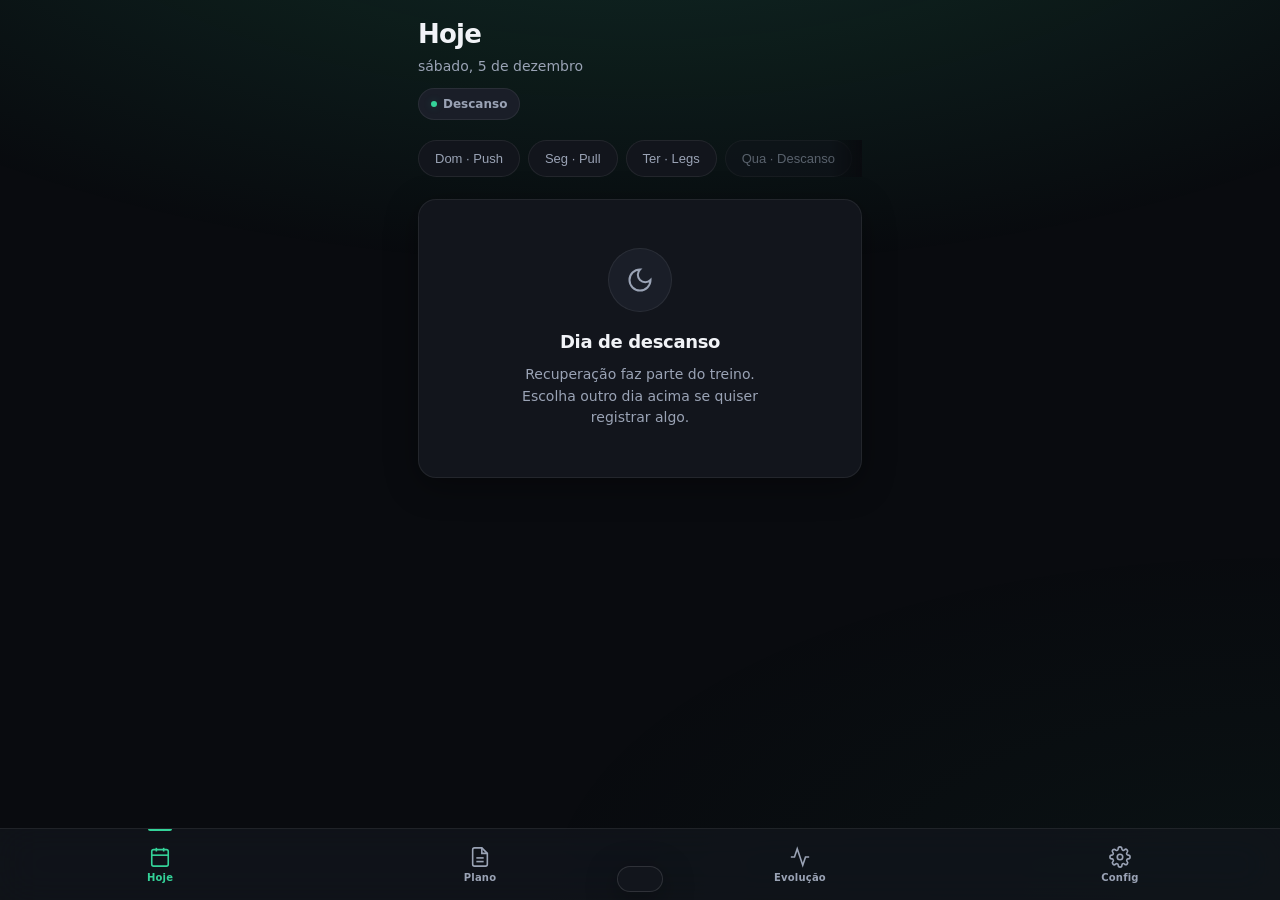
==== index.html @ 1408832d "feat: treino tracker PWA com plano PPL/UL e graficos de evolucao" ====
<!DOCTYPE html>
<html lang="pt-BR">
<head>
  <meta charset="UTF-8">
  <meta name="viewport" content="width=device-width, initial-scale=1.0, viewport-fit=cover">
  <meta name="theme-color" content="#090b0f">
  <meta name="mobile-web-app-capable" content="yes">
  <meta name="apple-mobile-web-app-capable" content="yes">
  <meta name="apple-mobile-web-app-status-bar-style" content="black-translucent">
  <title>Treino Tracker</title>
  <link rel="manifest" href="manifest.webmanifest">
  <link rel="icon" href="icons/icon-192.png">
  <link rel="apple-touch-icon" href="icons/icon-192.png">
  <link rel="preconnect" href="https://fonts.bunny.net">
  <link href="https://fonts.bunny.net/css?family=plus-jakarta-sans:400,500,600,700|jetbrains-mono:500" rel="stylesheet">
  <style>
    :root {
      --bg: #090b0f;
      --bg-elevated: #0e1117;
      --surface: #12151c;
      --surface2: #1a1e28;
      --surface3: #222733;
      --border: rgba(255,255,255,0.07);
      --border-strong: rgba(255,255,255,0.12);
      --text: #f1f3f7;
      --text-secondary: #9aa3b5;
      --accent: #34d399;
      --accent-dim: #059669;
      --accent-glow: rgba(52,211,153,0.18);
      --accent-text: #041510;
      --danger: #f87171;
      --danger-bg: rgba(248,113,113,0.1);
      --success: #34d399;
      --radius-sm: 8px;
      --radius: 14px;
      --radius-lg: 18px;
      --nav-h: 72px;
      --safe-t: env(safe-area-inset-top, 0px);
      --safe-b: env(safe-area-inset-bottom, 0px);
      --shadow: 0 8px 32px rgba(0,0,0,0.35);
      --font: 'Plus Jakarta Sans', system-ui, sans-serif;
      --mono: 'JetBrains Mono', ui-monospace, monospace;
      --ease: cubic-bezier(0.16, 1, 0.3, 1);
    }
    [data-theme="light"] {
      --bg: #f4f6fa;
      --bg-elevated: #eef1f6;
      --surface: #ffffff;
      --surface2: #f0f3f8;
      --surface3: #e4e9f2;
      --border: rgba(15,23,42,0.08);
      --border-strong: rgba(15,23,42,0.14);
      --text: #0f172a;
      --text-secondary: #64748b;
      --accent: #059669;
      --accent-dim: #047857;
      --accent-glow: rgba(5,150,105,0.12);
      --accent-text: #ffffff;
      --danger-bg: rgba(239,68,68,0.08);
      --shadow: 0 8px 32px rgba(15,23,42,0.08);
    }
    *, *::before, *::after { box-sizing: border-box; margin: 0; padding: 0; }
    html { -webkit-tap-highlight-color: transparent; }
    body {
      font-family: var(--font);
      background: var(--bg);
      color: var(--text);
      min-height: 100dvh;
      line-height: 1.55;
      -webkit-font-smoothing: antialiased;
    }
    body::before {
      content: '';
      position: fixed;
      inset: 0;
      background:
        radial-gradient(ellipse 80% 50% at 50% -20%, var(--accent-glow), transparent),
        radial-gradient(ellipse 60% 40% at 100% 100%, rgba(52,211,153,0.04), transparent);
      pointer-events: none;
      z-index: 0;
    }
    #app {
      position: relative;
      z-index: 1;
      max-width: 480px;
      margin: 0 auto;
      padding-top: var(--safe-t);
      padding-bottom: calc(var(--nav-h) + var(--safe-b) + 20px);
    }
    .screen {
      display: none;
      padding: 20px 18px;
      animation: fadeIn 0.35s var(--ease);
    }
    .screen.active { display: block; }
    @keyframes fadeIn {
      from { opacity: 0; transform: translateY(6px); }
      to { opacity: 1; transform: translateY(0); }
    }
    @media (prefers-reduced-motion: reduce) {
      .screen { animation: none; }
      *, *::before, *::after { transition-duration: 0.01ms !important; }
    }
    .page-header { margin-bottom: 20px; }
    .page-header h1 {
      font-size: 1.625rem;
      font-weight: 700;
      letter-spacing: -0.03em;
      line-height: 1.15;
      margin-bottom: 6px;
    }
    .subtitle {
      color: var(--text-secondary);
      font-size: 0.875rem;
      font-weight: 500;
    }
    .session-badge {
      display: inline-flex;
      align-items: center;
      gap: 6px;
      margin-top: 10px;
      padding: 6px 12px;
      background: var(--surface2);
      border: 1px solid var(--border);
      border-radius: 99px;
      font-size: 0.75rem;
      font-weight: 600;
      color: var(--text-secondary);
    }
    .session-badge .dot {
      width: 6px;
      height: 6px;
      border-radius: 50%;
      background: var(--accent);
      box-shadow: 0 0 8px var(--accent-glow);
    }
    .card {
      background: var(--surface);
      border: 1px solid var(--border);
      border-radius: var(--radius);
      padding: 16px;
      margin-bottom: 10px;
      box-shadow: var(--shadow);
      transition: border-color 0.2s var(--ease);
    }
    .card-header {
      display: flex;
      justify-content: space-between;
      align-items: flex-start;
      gap: 10px;
      margin-bottom: 12px;
    }
    .card-title {
      font-weight: 600;
      font-size: 0.9375rem;
      line-height: 1.35;
      flex: 1;
      letter-spacing: -0.01em;
    }
    .badge {
      font-size: 0.6875rem;
      font-weight: 600;
      padding: 4px 10px;
      border-radius: 99px;
      background: var(--surface2);
      color: var(--text-secondary);
      white-space: nowrap;
      font-family: var(--mono);
    }
    .badge.accent {
      background: var(--accent-glow);
      color: var(--accent);
      border: 1px solid rgba(52,211,153,0.2);
    }
    .last-session {
      display: flex;
      align-items: center;
      gap: 6px;
      font-size: 0.8125rem;
      color: var(--text-secondary);
      margin-bottom: 14px;
      padding: 8px 10px;
      background: var(--surface2);
      border-radius: var(--radius-sm);
    }
    .last-session svg { flex-shrink: 0; opacity: 0.6; }
    .sets-grid { display: flex; flex-direction: column; gap: 8px; }
    .set-row {
      display: grid;
      grid-template-columns: 36px 1fr 1fr;
      gap: 8px;
      align-items: end;
    }
    .set-row--bw { grid-template-columns: 36px 1fr; }
    .set-num {
      width: 36px;
      height: 36px;
      display: flex;
      align-items: center;
      justify-content: center;
      font-size: 0.8125rem;
      font-weight: 600;
      font-family: var(--mono);
      color: var(--text-secondary);
      background: var(--surface2);
      border: 1px solid var(--border);
      border-radius: var(--radius-sm);
    }
    .field label {
      font-size: 0.6875rem;
      font-weight: 600;
      color: var(--text-secondary);
      display: block;
      margin-bottom: 5px;
      text-transform: uppercase;
      letter-spacing: 0.04em;
    }
    input, select, textarea {
      font-family: var(--font);
      background: var(--surface2);
      border: 1px solid var(--border);
      border-radius: var(--radius-sm);
      color: var(--text);
      padding: 11px 12px;
      font-size: 1rem;
      width: 100%;
      transition: border-color 0.2s var(--ease), box-shadow 0.2s var(--ease);
    }
    input:focus, select:focus, textarea:focus {
      outline: none;
      border-color: var(--accent);
      box-shadow: 0 0 0 3px var(--accent-glow);
    }
    input[type="number"] { font-family: var(--mono); font-weight: 500; -moz-appearance: textfield; }
    input::-webkit-outer-spin-button,
    input::-webkit-inner-spin-button { -webkit-appearance: none; }
    select { cursor: pointer; }
    .btn {
      display: inline-flex;
      align-items: center;
      justify-content: center;
      gap: 8px;
      padding: 13px 20px;
      border: none;
      border-radius: var(--radius-sm);
      font-family: var(--font);
      font-size: 0.9375rem;
      font-weight: 600;
      cursor: pointer;
      transition: transform 0.15s var(--ease), opacity 0.15s, background 0.2s;
    }
    .btn:active { transform: scale(0.98); }
    .btn-primary {
      background: var(--accent);
      color: var(--accent-text);
      box-shadow: 0 4px 16px var(--accent-glow);
    }
    .btn-primary:active { box-shadow: 0 2px 8px var(--accent-glow); }
    .btn-secondary {
      background: var(--surface2);
      color: var(--text);
      border: 1px solid var(--border-strong);
    }
    .btn-danger { background: var(--danger-bg); color: var(--danger); border: 1px solid rgba(248,113,113,0.2); }
    .btn-sm { padding: 8px 14px; font-size: 0.8125rem; }
    .btn-block { width: 100%; }
    .btn-group { display: flex; gap: 10px; flex-wrap: wrap; margin-top: 14px; }
    .day-picker-wrap {
      position: relative;
      margin-bottom: 18px;
    }
    .day-picker-wrap::after {
      content: '';
      position: absolute;
      right: 0; top: 0; bottom: 4px;
      width: 32px;
      background: linear-gradient(to right, transparent, var(--bg));
      pointer-events: none;
    }
    .day-picker {
      display: flex;
      gap: 8px;
      overflow-x: auto;
      padding-bottom: 4px;
      scrollbar-width: none;
      -webkit-overflow-scrolling: touch;
    }
    .day-picker::-webkit-scrollbar { display: none; }
    .day-chip {
      flex-shrink: 0;
      padding: 10px 16px;
      border-radius: 99px;
      border: 1px solid var(--border);
      background: var(--surface);
      color: var(--text-secondary);
      font-size: 0.8125rem;
      font-weight: 500;
      cursor: pointer;
      white-space: nowrap;
      transition: all 0.2s var(--ease);
    }
    .day-chip:active { transform: scale(0.97); }
    .day-chip.active {
      background: var(--accent);
      color: var(--accent-text);
      border-color: var(--accent);
      font-weight: 700;
      box-shadow: 0 4px 16px var(--accent-glow);
    }
    .day-chip.rest { opacity: 0.55; }
    .rest-panel {
      text-align: center;
      padding: 48px 24px;
      background: var(--surface);
      border: 1px solid var(--border);
      border-radius: var(--radius-lg);
      box-shadow: var(--shadow);
    }
    .rest-icon {
      width: 64px;
      height: 64px;
      margin: 0 auto 16px;
      display: flex;
      align-items: center;
      justify-content: center;
      background: var(--surface2);
      border: 1px solid var(--border);
      border-radius: 50%;
      color: var(--text-secondary);
    }
    .rest-panel h2 {
      font-size: 1.125rem;
      font-weight: 700;
      margin-bottom: 8px;
      letter-spacing: -0.02em;
    }
    .rest-panel p { color: var(--text-secondary); font-size: 0.875rem; max-width: 28ch; margin: 0 auto; }
    nav {
      position: fixed;
      bottom: 0;
      left: 0;
      right: 0;
      height: calc(var(--nav-h) + var(--safe-b));
      padding-bottom: var(--safe-b);
      background: rgba(18,21,28,0.82);
      backdrop-filter: blur(20px) saturate(180%);
      -webkit-backdrop-filter: blur(20px) saturate(180%);
      border-top: 1px solid var(--border);
      display: flex;
      z-index: 100;
    }
    [data-theme="light"] nav { background: rgba(255,255,255,0.88); }
    @media (prefers-reduced-transparency: reduce) {
      nav { background: var(--surface); backdrop-filter: none; }
    }
    nav button {
      flex: 1;
      display: flex;
      flex-direction: column;
      align-items: center;
      justify-content: center;
      gap: 4px;
      background: none;
      border: none;
      color: var(--text-secondary);
      font-family: var(--font);
      font-size: 0.625rem;
      font-weight: 600;
      letter-spacing: 0.02em;
      cursor: pointer;
      padding: 10px 4px;
      transition: color 0.2s var(--ease);
      position: relative;
    }
    nav button.active { color: var(--accent); }
    nav button.active::before {
      content: '';
      position: absolute;
      top: 0;
      left: 50%;
      transform: translateX(-50%);
      width: 24px;
      height: 2px;
      background: var(--accent);
      border-radius: 0 0 2px 2px;
    }
    nav button svg { width: 22px; height: 22px; stroke-width: 1.75; }
    .plan-day {
      margin-bottom: 24px;
      background: var(--surface);
      border: 1px solid var(--border);
      border-radius: var(--radius);
      padding: 16px;
      box-shadow: var(--shadow);
    }
    .plan-day-title {
      font-weight: 700;
      font-size: 0.9375rem;
      margin-bottom: 4px;
      letter-spacing: -0.01em;
    }
    .plan-day-meta {
      font-size: 0.75rem;
      color: var(--text-secondary);
      margin-bottom: 12px;
      padding-bottom: 12px;
      border-bottom: 1px solid var(--border);
    }
    .exercise-item {
      display: flex;
      align-items: center;
      gap: 10px;
      padding: 12px 0;
      border-bottom: 1px solid var(--border);
    }
    .exercise-item:last-child { border-bottom: none; }
    .exercise-info { flex: 1; min-width: 0; }
    .exercise-name { font-size: 0.875rem; font-weight: 600; line-height: 1.35; }
    .exercise-meta { font-size: 0.75rem; color: var(--text-secondary); margin-top: 2px; font-family: var(--mono); }
    .exercise-actions { display: flex; gap: 4px; flex-shrink: 0; }
    .icon-btn {
      background: var(--surface2);
      border: 1px solid var(--border);
      border-radius: var(--radius-sm);
      color: var(--text-secondary);
      width: 34px;
      height: 34px;
      display: flex;
      align-items: center;
      justify-content: center;
      cursor: pointer;
      font-size: 0.875rem;
      transition: all 0.15s var(--ease);
    }
    .icon-btn:active:not(:disabled) { transform: scale(0.93); background: var(--surface3); }
    .icon-btn:disabled { opacity: 0.25; cursor: default; }
    .modal-overlay {
      display: none;
      position: fixed;
      inset: 0;
      background: rgba(0,0,0,0.65);
      backdrop-filter: blur(4px);
      z-index: 200;
      align-items: flex-end;
      justify-content: center;
    }
    .modal-overlay.open { display: flex; animation: overlayIn 0.25s var(--ease); }
    @keyframes overlayIn { from { opacity: 0; } to { opacity: 1; } }
    .modal {
      background: var(--surface);
      border-radius: var(--radius-lg) var(--radius-lg) 0 0;
      padding: 8px 20px 28px;
      width: 100%;
      max-width: 480px;
      max-height: 85dvh;
      overflow-y: auto;
      animation: slideUp 0.3s var(--ease);
    }
    @keyframes slideUp { from { transform: translateY(100%); } to { transform: translateY(0); } }
    .modal-handle {
      width: 36px;
      height: 4px;
      background: var(--border-strong);
      border-radius: 99px;
      margin: 0 auto 16px;
    }
    .modal h3 { font-size: 1.0625rem; font-weight: 700; margin-bottom: 18px; letter-spacing: -0.02em; }
    .form-group { margin-bottom: 16px; }
    .form-group > label {
      font-size: 0.75rem;
      font-weight: 600;
      color: var(--text-secondary);
      display: block;
      margin-bottom: 6px;
    }
    .alt-list { list-style: none; }
    .alt-list li {
      padding: 14px 16px;
      border: 1px solid var(--border);
      border-radius: var(--radius-sm);
      margin-bottom: 8px;
      cursor: pointer;
      font-size: 0.9375rem;
      font-weight: 500;
      transition: all 0.15s var(--ease);
    }
    .alt-list li:active { transform: scale(0.98); border-color: var(--accent); color: var(--accent); background: var(--accent-glow); }
    .chart-container {
      background: var(--surface);
      border: 1px solid var(--border);
      border-radius: var(--radius);
      padding: 16px;
      margin-bottom: 16px;
      box-shadow: var(--shadow);
    }
    .chart-tabs { display: flex; gap: 6px; margin-bottom: 14px; }
    .chart-tab {
      flex: 1;
      padding: 9px 6px;
      border: 1px solid var(--border);
      border-radius: var(--radius-sm);
      background: var(--surface2);
      color: var(--text-secondary);
      font-family: var(--font);
      font-size: 0.6875rem;
      font-weight: 600;
      cursor: pointer;
      text-align: center;
      transition: all 0.2s var(--ease);
    }
    .chart-tab.active {
      background: var(--accent);
      color: var(--accent-text);
      border-color: var(--accent);
    }
    .chart-svg { width: 100%; height: auto; display: block; }
    .stats-row {
      display: grid;
      grid-template-columns: 1fr 1fr;
      gap: 10px;
      margin-bottom: 16px;
    }
    .stat-box {
      background: var(--surface);
      border: 1px solid var(--border);
      border-radius: var(--radius);
      padding: 14px 12px;
      text-align: center;
    }
    .stat-value {
      font-size: 1.375rem;
      font-weight: 700;
      font-family: var(--mono);
      color: var(--accent);
      letter-spacing: -0.02em;
    }
    .stat-label { font-size: 0.6875rem; color: var(--text-secondary); margin-top: 4px; font-weight: 500; }
    .toast {
      position: fixed;
      bottom: calc(var(--nav-h) + var(--safe-b) + 16px);
      left: 50%;
      transform: translateX(-50%) translateY(80px);
      background: var(--surface);
      color: var(--text);
      padding: 12px 22px;
      border-radius: 99px;
      font-size: 0.875rem;
      font-weight: 600;
      border: 1px solid var(--border-strong);
      box-shadow: var(--shadow);
      z-index: 300;
      transition: transform 0.35s var(--ease);
      white-space: nowrap;
    }
    .toast.show { transform: translateX(-50%) translateY(0); }
    .empty-state {
      text-align: center;
      padding: 40px 20px;
      color: var(--text-secondary);
      font-size: 0.9375rem;
      background: var(--surface);
      border: 1px dashed var(--border-strong);
      border-radius: var(--radius);
    }
    .config-section {
      background: var(--surface);
      border: 1px solid var(--border);
      border-radius: var(--radius);
      padding: 4px 16px;
      margin-bottom: 12px;
      box-shadow: var(--shadow);
    }
    .config-section h3 {
      font-size: 0.6875rem;
      font-weight: 700;
      color: var(--text-secondary);
      text-transform: uppercase;
      letter-spacing: 0.08em;
      padding: 14px 0 4px;
    }
    .toggle-row {
      display: flex;
      justify-content: space-between;
      align-items: center;
      padding: 14px 0;
      border-bottom: 1px solid var(--border);
      font-size: 0.9375rem;
      font-weight: 500;
    }
    .config-section .toggle-row:last-child { border-bottom: none; }
    .config-section .btn-group { padding: 12px 0 16px; margin-top: 0; }
    .toggle {
      width: 50px;
      height: 30px;
      background: var(--surface2);
      border-radius: 99px;
      border: 1px solid var(--border);
      cursor: pointer;
      position: relative;
      transition: background 0.25s var(--ease);
      flex-shrink: 0;
    }
    .toggle.on { background: var(--accent); border-color: var(--accent); }
    .toggle::after {
      content: '';
      position: absolute;
      top: 3px;
      left: 3px;
      width: 22px;
      height: 22px;
      background: white;
      border-radius: 50%;
      box-shadow: 0 1px 4px rgba(0,0,0,0.2);
      transition: transform 0.25s var(--ease);
    }
    .toggle.on::after { transform: translateX(20px); }
    .about-text {
      font-size: 0.8125rem;
      color: var(--text-secondary);
      padding: 8px 0 16px;
      line-height: 1.6;
    }
    .saved-indicator {
      font-size: 0.8125rem;
      font-weight: 600;
      color: var(--success);
      text-align: center;
      margin-top: 10px;
      opacity: 0;
      transition: opacity 0.3s var(--ease);
    }
    .saved-indicator.show { opacity: 1; }
    .save-wrap { margin-top: 16px; }
  </style>
</head>
<body>
  <div id="app">
    <div id="screen-hoje" class="screen active"></div>
    <div id="screen-plano" class="screen"></div>
    <div id="screen-evolucao" class="screen"></div>
    <div id="screen-config" class="screen"></div>
  </div>

  <nav id="nav" aria-label="Navegação principal">
    <button data-tab="hoje" class="active" aria-label="Hoje">
      <svg viewBox="0 0 24 24" fill="none" stroke="currentColor" stroke-width="1.75"><rect x="3" y="4" width="18" height="18" rx="2"/><line x1="16" y1="2" x2="16" y2="6"/><line x1="8" y1="2" x2="8" y2="6"/><line x1="3" y1="10" x2="21" y2="10"/></svg>
      Hoje
    </button>
    <button data-tab="plano" aria-label="Plano">
      <svg viewBox="0 0 24 24" fill="none" stroke="currentColor" stroke-width="1.75"><path d="M14 2H6a2 2 0 0 0-2 2v16a2 2 0 0 0 2 2h12a2 2 0 0 0 2-2V8z"/><polyline points="14 2 14 8 20 8"/><line x1="16" y1="13" x2="8" y2="13"/><line x1="16" y1="17" x2="8" y2="17"/></svg>
      Plano
    </button>
    <button data-tab="evolucao" aria-label="Evolução">
      <svg viewBox="0 0 24 24" fill="none" stroke="currentColor" stroke-width="1.75"><polyline points="22 12 18 12 15 21 9 3 6 12 2 12"/></svg>
      Evolução
    </button>
    <button data-tab="config" aria-label="Configurações">
      <svg viewBox="0 0 24 24" fill="none" stroke="currentColor" stroke-width="1.75"><circle cx="12" cy="12" r="3"/><path d="M19.4 15a1.65 1.65 0 0 0 .33 1.82l.06.06a2 2 0 0 1-2.83 2.83l-.06-.06a1.65 1.65 0 0 0-1.82-.33 1.65 1.65 0 0 0-1 1.51V21a2 2 0 0 1-4 0v-.09A1.65 1.65 0 0 0 9 19.4a1.65 1.65 0 0 0-1.82.33l-.06.06a2 2 0 0 1-2.83-2.83l.06-.06A1.65 1.65 0 0 0 4.68 15a1.65 1.65 0 0 0-1.51-1H3a2 2 0 0 1 0-4h.09A1.65 1.65 0 0 0 4.6 9a1.65 1.65 0 0 0-.33-1.82l-.06-.06a2 2 0 0 1 2.83-2.83l.06.06A1.65 1.65 0 0 0 9 4.68a1.65 1.65 0 0 0 1-1.51V3a2 2 0 0 1 4 0v.09a1.65 1.65 0 0 0 1 1.51 1.65 1.65 0 0 0 1.82-.33l.06-.06a2 2 0 0 1 2.83 2.83l-.06.06A1.65 1.65 0 0 0 19.4 9a1.65 1.65 0 0 0 1.51 1H21a2 2 0 0 1 0 4h-.09a1.65 1.65 0 0 0-1.51 1z"/></svg>
      Config
    </button>
  </nav>

  <div id="modal-overlay" class="modal-overlay">
    <div class="modal" id="modal-content"></div>
  </div>
  <div id="toast" class="toast"></div>
  <input type="file" id="import-file" accept=".json,application/json" hidden>

<script>
const ICON_HISTORY = '<svg width="14" height="14" viewBox="0 0 24 24" fill="none" stroke="currentColor" stroke-width="2"><circle cx="12" cy="12" r="10"/><polyline points="12 6 12 12 16 14"/></svg>';
const ICON_REST = '<svg width="28" height="28" viewBox="0 0 24 24" fill="none" stroke="currentColor" stroke-width="1.75"><path d="M12 3a6 6 0 0 0 9 9 9 9 0 1 1-9-9Z"/></svg>';

function pageHeader(title, subtitle, badge) {
  let html = '<div class="page-header"><h1>' + title + '</h1>';
  if (subtitle) html += '<p class="subtitle">' + subtitle + '</p>';
  if (badge) html += '<div class="session-badge"><span class="dot"></span>' + badge + '</div>';
  return html + '</div>';
}

const KEYS = { plan: 'tt_plan_v1', logs: 'tt_logs_v1', cfg: 'tt_cfg_v1' };

const WEEKDAYS = ['Dom', 'Seg', 'Ter', 'Qua', 'Qui', 'Sex', 'Sáb'];
const REST_DAYS = [3, 6];

const DEFAULT_PLAN = {
  days: [
    {
      id: 'push', name: 'Push (Empurrar)', weekday: 0,
      exercises: [
        { id: 'incline-db-press', name: 'Supino inclinado com halteres', sets: 4, reps: '8-12', alternatives: ['Supino inclinado barra', 'Supino inclinado máquina', 'Supino inclinado Smith'] },
        { id: 'flat-press', name: 'Supino reto na máquina ou halteres', sets: 3, reps: '8-12', alternatives: ['Supino reto barra', 'Crossover na polia', 'Voador / Peck deck'] },
        { id: 'shoulder-press', name: 'Desenvolvimento de ombro', sets: 3, reps: '8-12', alternatives: ['Desenvolvimento militar barra', 'Desenvolvimento Arnold', 'Desenvolvimento Smith'] },
        { id: 'lat-raise', name: 'Elevação lateral', sets: 4, reps: '12-15', alternatives: ['Elevação lateral polia', 'Elevação lateral máquina', 'Elevação lateral inclinado'] },
        { id: 'cable-fly', name: 'Crossover ou crucifixo na polia', sets: 3, reps: '12-15', alternatives: ['Peck deck / Voador', 'Crucifixo halteres', 'Crossover máquina'] },
        { id: 'tricep-pushdown', name: 'Tríceps na polia', sets: 3, reps: '10-15', alternatives: ['Tríceps testa', 'Tríceps francês', 'Mergulho / Máquina mergulho'] }
      ]
    },
    {
      id: 'pull', name: 'Pull (Puxar)', weekday: 1,
      exercises: [
        { id: 'lat-pulldown', name: 'Puxada alta pegada aberta', sets: 4, reps: '8-12', alternatives: ['Barra fixa', 'Puxada Hammer', 'Puxada pegada neutra'] },
        { id: 'barbell-row', name: 'Remada curvada ou remada na máquina', sets: 4, reps: '8-12', alternatives: ['Remada cavalinho (T-bar)', 'Remada baixa polia', 'Remada serrote halter'] },
        { id: 'neutral-row', name: 'Remada baixa pegada neutra', sets: 3, reps: '10-12', alternatives: ['Remada máquina sentado', 'Remada unilateral polia', 'Pullover na polia'] },
        { id: 'face-pull', name: 'Crucifixo inverso / Face pull', sets: 3, reps: '15-20', alternatives: ['Reverse peck deck', 'Face pull corda', 'Crucifixo inverso halteres'] },
        { id: 'barbell-curl', name: 'Rosca direta', sets: 3, reps: '8-12', alternatives: ['Rosca halteres', 'Rosca polia', 'Rosca Scott'] },
        { id: 'hammer-curl', name: 'Rosca martelo', sets: 3, reps: '10-12', alternatives: ['Rosca martelo corda', 'Rosca inversa', 'Rosca concentrada'] }
      ]
    },
    {
      id: 'legs', name: 'Legs (Pernas)', weekday: 2,
      exercises: [
        { id: 'squat', name: 'Agachamento livre ou Smith', sets: 4, reps: '6-10', alternatives: ['Hack squat', 'Leg press 45°', 'Agachamento goblet'] },
        { id: 'leg-press', name: 'Leg press', sets: 3, reps: '10-12', alternatives: ['Hack squat', 'Agachamento búlgaro', 'Leg press unilateral'] },
        { id: 'leg-extension', name: 'Cadeira extensora', sets: 3, reps: '12-15', alternatives: ['Extensora unilateral', 'Sissy squat', 'Hack squat pés baixos'] },
        { id: 'leg-curl', name: 'Mesa flexora deitado', sets: 3, reps: '10-12', alternatives: ['Cadeira flexora sentado', 'Flexora em pé', 'Stiff halteres'] },
        { id: 'rdl', name: 'Stiff / Terra romeno', sets: 3, reps: '8-12', alternatives: ['Mesa flexora', 'Hip thrust', 'Good morning'] },
        { id: 'calf-standing', name: 'Panturrilha em pé', sets: 4, reps: '12-20', alternatives: ['Panturrilha leg press', 'Panturrilha sentado', 'Panturrilha Smith'] }
      ]
    },
    {
      id: 'upper', name: 'Upper (Superior)', weekday: 4,
      exercises: [
        { id: 'upper-flat-press', name: 'Supino reto', sets: 3, reps: '8-12', alternatives: ['Supino máquina', 'Supino halteres', 'Crossover'] },
        { id: 'upper-row', name: 'Remada na máquina ou polia', sets: 3, reps: '8-12', alternatives: ['Remada cavalinho', 'Remada baixa', 'Remada Hammer'] },
        { id: 'upper-pulldown', name: 'Puxada alta', sets: 3, reps: '8-12', alternatives: ['Barra fixa', 'Puxada neutra', 'Pullover polia'] },
        { id: 'upper-shoulder-press', name: 'Desenvolvimento de ombro', sets: 3, reps: '8-12', alternatives: ['Desenvolvimento máquina', 'Arnold', 'Militar barra'] },
        { id: 'upper-lat-raise', name: 'Elevação lateral', sets: 3, reps: '12-20', alternatives: ['Elevação polia', 'Elevação máquina', 'Elevação inclinado'] },
        { id: 'alt-curl', name: 'Rosca alternada', sets: 3, reps: '10-12', alternatives: ['Rosca direta', 'Rosca Scott', 'Rosca polia'] },
        { id: 'upper-tricep', name: 'Tríceps na polia', sets: 3, reps: '10-12', alternatives: ['Tríceps testa', 'Tríceps francês', 'Mergulho'] }
      ]
    },
    {
      id: 'lower', name: 'Lower (Inferior)', weekday: 5,
      exercises: [
        { id: 'hack-squat', name: 'Hack squat ou Leg press', sets: 4, reps: '8-12', alternatives: ['Agachamento Smith', 'Leg press', 'Agachamento búlgaro'] },
        { id: 'lower-rdl', name: 'Stiff / Terra romeno', sets: 3, reps: '8-12', alternatives: ['Mesa flexora', 'Hip thrust', 'Good morning'] },
        { id: 'lower-extension', name: 'Cadeira extensora', sets: 3, reps: '12-15', alternatives: ['Extensora unilateral', 'Sissy squat', 'Leg press pés baixos'] },
        { id: 'lower-curl', name: 'Mesa / Cadeira flexora', sets: 3, reps: '12-15', alternatives: ['Flexora deitado', 'Flexora em pé', 'Stiff'] },
        { id: 'calf-seated', name: 'Panturrilha sentado', sets: 4, reps: '15-20', alternatives: ['Panturrilha em pé', 'Panturrilha leg press', 'Panturrilha Smith'] },
        { id: 'abs', name: 'Abdômen (prancha + elevação de pernas)', sets: 3, reps: '12-15', alternatives: ['Crunch polia', 'Máquina abdominal', 'Elevação pernas suspenso'], bodyweight: true }
      ]
    }
  ]
};

let state = {
  plan: null,
  logs: {},
  cfg: { theme: 'dark', unit: 'kg' },
  activeTab: 'hoje',
  selectedDay: new Date().getDay(),
  chartMetric: 'maxKg',
  chartExercise: null,
  draftSets: {}
};

function loadState() {
  const savedPlan = localStorage.getItem(KEYS.plan);
  state.plan = savedPlan ? JSON.parse(savedPlan) : structuredClone(DEFAULT_PLAN);
  const savedLogs = localStorage.getItem(KEYS.logs);
  state.logs = savedLogs ? JSON.parse(savedLogs) : {};
  const savedCfg = localStorage.getItem(KEYS.cfg);
  if (savedCfg) state.cfg = { ...state.cfg, ...JSON.parse(savedCfg) };
  document.documentElement.setAttribute('data-theme', state.cfg.theme);
}

function savePlan() { localStorage.setItem(KEYS.plan, JSON.stringify(state.plan)); }
function saveLogs() { localStorage.setItem(KEYS.logs, JSON.stringify(state.logs)); }
function saveCfg() {
  localStorage.setItem(KEYS.cfg, JSON.stringify(state.cfg));
  document.documentElement.setAttribute('data-theme', state.cfg.theme);
}

function toast(msg) {
  const el = document.getElementById('toast');
  el.textContent = msg;
  el.classList.add('show');
  setTimeout(() => el.classList.remove('show'), 2200);
}

function todayISO() {
  const d = new Date();
  return d.getFullYear() + '-' + String(d.getMonth() + 1).padStart(2, '0') + '-' + String(d.getDate()).padStart(2, '0');
}

function formatDate(iso) {
  const [y, m, d] = iso.split('-');
  return d + '/' + m + '/' + y.slice(2);
}

function epley1RM(kg, reps) {
  if (!kg || !reps) return 0;
  return kg * (1 + reps / 30);
}

function getDayPlan(weekday) {
  return state.plan.days.find(d => d.weekday === weekday) || null;
}

function getLastSession(exerciseId) {
  const sessions = state.logs[exerciseId];
  if (!sessions || !sessions.length) return null;
  return sessions[sessions.length - 1];
}

function formatLastSession(session, bodyweight) {
  if (!session || !session.sets.length) return 'Sem histórico';
  const best = session.sets.reduce((a, s) => {
    const val = bodyweight ? s.reps : (s.kg || 0);
    const bestVal = bodyweight ? a.reps : (a.kg || 0);
    return val > bestVal ? s : a;
  }, session.sets[0]);
  if (bodyweight) return 'Última: ' + best.reps + ' reps (' + formatDate(session.date) + ')';
  return 'Última: ' + (best.kg || 0) + state.cfg.unit + ' × ' + best.reps + ' (' + formatDate(session.date) + ')';
}

function getDraftKey(dayId, exId) { return dayId + '::' + exId; }

function initDraftForDay(day) {
  if (!day) return;
  const date = todayISO();
  day.exercises.forEach(ex => {
    const key = getDraftKey(day.id, ex.id);
    if (state.draftSets[key]) return;
    const todayLog = (state.logs[ex.id] || []).find(s => s.date === date);
    if (todayLog) {
      state.draftSets[key] = todayLog.sets.map(s => ({ ...s }));
    } else {
      const last = getLastSession(ex.id);
      state.draftSets[key] = Array.from({ length: ex.sets }, (_, i) => {
        const prev = last?.sets[i];
        return { reps: '', kg: ex.bodyweight ? '' : (prev?.kg ?? '') };
      });
    }
  });
}

function renderHoje() {
  const el = document.getElementById('screen-hoje');
  const dayPlan = getDayPlan(state.selectedDay);
  const isRest = REST_DAYS.includes(state.selectedDay);

  let chips = WEEKDAYS.map((name, i) => {
    const dp = getDayPlan(i);
    const label = REST_DAYS.includes(i) ? name + ' · Descanso' : name + ' · ' + (dp?.name.split(' ')[0] || '');
    return '<button class="day-chip' + (i === state.selectedDay ? ' active' : '') + (REST_DAYS.includes(i) ? ' rest' : '') + '" data-day="' + i + '">' + label + '</button>';
  }).join('');

  let content = '';
  if (isRest) {
    content = '<div class="rest-panel"><div class="rest-icon">' + ICON_REST + '</div>' +
      '<h2>Dia de descanso</h2>' +
      '<p>Recuperação faz parte do treino. Escolha outro dia acima se quiser registrar algo.</p></div>';
  } else if (dayPlan) {
    initDraftForDay(dayPlan);
    content = dayPlan.exercises.map(ex => {
      const key = getDraftKey(dayPlan.id, ex.id);
      const draft = state.draftSets[key] || [];
      const lastStr = formatLastSession(getLastSession(ex.id), ex.bodyweight);
      const rowClass = ex.bodyweight ? 'set-row set-row--bw' : 'set-row';
      const setsHtml = draft.map((s, i) => {
        const kgInput = ex.bodyweight ? '' :
          '<div class="field"><label>Carga (' + state.cfg.unit + ')</label><input type="number" inputmode="decimal" step="0.5" min="0" data-key="' + key + '" data-set="' + i + '" data-field="kg" value="' + (s.kg !== '' && s.kg !== undefined ? s.kg : '') + '" placeholder="0"></div>';
        return '<div class="' + rowClass + '"><span class="set-num">' + (i + 1) + '</span>' +
          kgInput +
          '<div class="field"><label>Reps</label><input type="number" inputmode="numeric" min="0" data-key="' + key + '" data-set="' + i + '" data-field="reps" value="' + (s.reps !== '' && s.reps !== undefined ? s.reps : '') + '" placeholder="0"></div></div>';
      }).join('');
      return '<div class="card" data-exercise="' + ex.id + '">' +
        '<div class="card-header"><span class="card-title">' + esc(ex.name) + '</span><span class="badge accent">' + ex.sets + '×' + ex.reps + '</span></div>' +
        '<div class="last-session">' + ICON_HISTORY + ' ' + lastStr + '</div>' +
        '<div class="sets-grid">' + setsHtml + '</div></div>';
    }).join('');
    content += '<div class="save-wrap"><button class="btn btn-primary btn-block" id="save-session">Salvar sessão</button>' +
      '<div class="saved-indicator" id="saved-indicator">Sessão salva</div></div>';
  }

  const dateStr = new Date().toLocaleDateString('pt-BR', { weekday: 'long', day: 'numeric', month: 'long' });
  const badge = dayPlan && !isRest ? dayPlan.name : (isRest ? 'Descanso' : null);
  el.innerHTML = pageHeader('Hoje', dateStr, badge) +
    '<div class="day-picker-wrap"><div class="day-picker">' + chips + '</div></div>' + content;
}

function renderPlano() {
  const el = document.getElementById('screen-plano');
  let html = pageHeader('Plano', 'Edite exercícios, séries e repetições');

  state.plan.days.forEach(day => {
    html += '<div class="plan-day" data-day-id="' + day.id + '">';
    html += '<div class="plan-day-title">' + esc(day.name) + '</div>';
    html += '<div class="plan-day-meta">' + WEEKDAYS[day.weekday] + ' · ' + day.exercises.length + ' exercícios</div>';
    day.exercises.forEach((ex, idx) => {
      html += '<div class="exercise-item" data-day="' + day.id + '" data-ex="' + ex.id + '">' +
        '<div class="exercise-info"><div class="exercise-name">' + esc(ex.name) + '</div>' +
        '<div class="exercise-meta">' + ex.sets + ' séries · ' + ex.reps + ' reps' +
        (ex.alternatives?.length ? ' · ' + ex.alternatives.length + ' alternativas' : '') + '</div></div>' +
        '<div class="exercise-actions">' +
        '<button class="icon-btn" data-action="up" data-day="' + day.id + '" data-ex="' + ex.id + '" ' + (idx === 0 ? 'disabled' : '') + ' title="Subir">↑</button>' +
        '<button class="icon-btn" data-action="down" data-day="' + day.id + '" data-ex="' + ex.id + '" ' + (idx === day.exercises.length - 1 ? 'disabled' : '') + ' title="Descer">↓</button>' +
        '<button class="icon-btn" data-action="alt" data-day="' + day.id + '" data-ex="' + ex.id + '" title="Alternativas">↔</button>' +
        '<button class="icon-btn" data-action="edit" data-day="' + day.id + '" data-ex="' + ex.id + '" title="Editar">✎</button>' +
        '<button class="icon-btn" data-action="del" data-day="' + day.id + '" data-ex="' + ex.id + '" title="Remover">×</button>' +
        '</div></div>';
    });
    html += '<button class="btn btn-secondary btn-sm btn-block" data-action="add" data-day="' + day.id + '" style="margin-top:12px">Adicionar exercício</button>';
    html += '</div>';
  });
  el.innerHTML = html;
}

function getAllExercises() {
  const list = [];
  state.plan.days.forEach(day => {
    day.exercises.forEach(ex => {
      list.push({ ...ex, dayName: day.name });
    });
  });
  return list;
}

function getExerciseById(exerciseId) {
  for (const day of state.plan.days) {
    const ex = day.exercises.find(e => e.id === exerciseId);
    if (ex) return ex;
  }
  return null;
}

function getMetricsForExercise(exerciseId) {
  const ex = getExerciseById(exerciseId);
  return ex?.bodyweight ? ['maxReps', 'totalReps'] : ['maxKg', 'e1rm', 'volume'];
}

function getMetricLabels(exerciseId) {
  const unit = state.cfg.unit;
  const ex = getExerciseById(exerciseId);
  if (ex?.bodyweight) {
    return { maxReps: 'Reps máx.', totalReps: 'Reps totais' };
  }
  return {
    maxKg: 'Carga máx. (' + unit + ')',
    e1rm: 'e1RM (' + unit + ')',
    volume: 'Volume (' + unit + ')'
  };
}

function getExerciseStats(exerciseId) {
  const sessions = state.logs[exerciseId] || [];
  if (!sessions.length) return null;
  const ex = getExerciseById(exerciseId);
  const last = sessions[sessions.length - 1];

  if (ex?.bodyweight) {
    let bestReps = 0, bestTotalReps = 0;
    sessions.forEach(s => {
      let maxReps = 0, totalReps = 0;
      s.sets.forEach(set => {
        maxReps = Math.max(maxReps, set.reps || 0);
        totalReps += set.reps || 0;
      });
      if (maxReps > bestReps) bestReps = maxReps;
      if (totalReps > bestTotalReps) bestTotalReps = totalReps;
    });
    return { bodyweight: true, bestReps, bestTotalReps, lastDate: last.date, sessionCount: sessions.length };
  }

  let bestKg = 0, bestE1RM = 0, bestVol = 0;
  sessions.forEach(s => {
    let maxKg = 0, vol = 0, maxE1 = 0;
    s.sets.forEach(set => {
      if (set.kg > maxKg) maxKg = set.kg;
      vol += (set.kg || 0) * (set.reps || 0);
      const e1 = epley1RM(set.kg, set.reps);
      if (e1 > maxE1) maxE1 = e1;
    });
    if (maxKg > bestKg) bestKg = maxKg;
    if (maxE1 > bestE1RM) bestE1RM = maxE1;
    if (vol > bestVol) bestVol = vol;
  });
  return { bodyweight: false, bestKg, bestE1RM, bestVol, lastDate: last.date, sessionCount: sessions.length };
}

function getChartData(exerciseId, metric) {
  const sessions = (state.logs[exerciseId] || []).slice().sort((a, b) => a.date.localeCompare(b.date));
  return sessions.map(s => {
    let val = 0;
    s.sets.forEach(set => {
      if (metric === 'maxKg') val = Math.max(val, set.kg || 0);
      else if (metric === 'e1rm') val = Math.max(val, epley1RM(set.kg, set.reps));
      else if (metric === 'volume') val += (set.kg || 0) * (set.reps || 0);
      else if (metric === 'maxReps') val = Math.max(val, set.reps || 0);
      else if (metric === 'totalReps') val += set.reps || 0;
    });
    return { date: s.date, value: Math.round(val * 10) / 10 };
  });
}

function renderChartSVG(data, unit) {
  if (!data.length) return '<div class="empty-state">Sem dados ainda. Registre treinos na aba Hoje.</div>';
  const W = 340, H = 180, pad = { t: 16, r: 12, b: 28, l: 40 };
  const cw = W - pad.l - pad.r, ch = H - pad.t - pad.b;
  const vals = data.map(d => d.value);
  let minV, maxV;
  if (data.length === 1) {
    minV = 0;
    maxV = Math.max(vals[0] * 1.2, 1);
  } else {
    minV = Math.min(...vals);
    maxV = Math.max(...vals);
  }
  const range = maxV - minV || 1;
  const pts = data.map((d, i) => {
    const x = pad.l + (data.length === 1 ? cw / 2 : (i / (data.length - 1)) * cw);
    const y = pad.t + ch - ((d.value - minV) / range) * ch;
    return { x, y, ...d };
  });
  const polyline = pts.map(p => p.x + ',' + p.y).join(' ');
  const area = pad.l + ',' + (pad.t + ch) + ' ' + polyline + ' ' + (pad.l + cw) + ',' + (pad.t + ch);
  let labels = '';
  const step = Math.max(1, Math.floor(data.length / 5));
  data.forEach((d, i) => {
    if (i % step === 0 || i === data.length - 1) {
      const x = pad.l + (data.length === 1 ? cw / 2 : (i / (data.length - 1)) * cw);
      labels += '<text x="' + x + '" y="' + (H - 6) + '" text-anchor="middle" fill="#9aa3b5" font-size="9" font-family="Plus Jakarta Sans,sans-serif">' + formatDate(d.date) + '</text>';
    }
  });
  const yLabels = [minV, minV + range / 2, maxV].map((v, i) => {
    const y = pad.t + ch - (i / 2) * ch;
    return '<text x="' + (pad.l - 6) + '" y="' + (y + 4) + '" text-anchor="end" fill="#9aa3b5" font-size="9" font-family="JetBrains Mono,monospace">' + Math.round(v) + '</text>';
  }).join('');
  return '<svg class="chart-svg" viewBox="0 0 ' + W + ' ' + H + '" xmlns="http://www.w3.org/2000/svg">' +
    '<line x1="' + pad.l + '" y1="' + pad.t + '" x2="' + pad.l + '" y2="' + (pad.t + ch) + '" stroke="var(--border)" stroke-width="1"/>' +
    '<line x1="' + pad.l + '" y1="' + (pad.t + ch) + '" x2="' + (pad.l + cw) + '" y2="' + (pad.t + ch) + '" stroke="var(--border)" stroke-width="1"/>' +
    yLabels + labels +
    '<polygon points="' + area + '" fill="rgba(52,211,153,0.08)"/>' +
    '<polyline points="' + polyline + '" fill="none" stroke="var(--accent)" stroke-width="2.5" stroke-linecap="round" stroke-linejoin="round"/>' +
    pts.map(p => '<circle cx="' + p.x + '" cy="' + p.y + '" r="4" fill="var(--accent)"/>').join('') +
    '</svg>';
}

function renderEvolucao() {
  const el = document.getElementById('screen-evolucao');
  const exercises = getAllExercises();
  const hasLogs = exercises.some(ex => (state.logs[ex.id] || []).length > 0);

  if (!exercises.length) {
    el.innerHTML = pageHeader('Evolução') + '<div class="empty-state">Nenhum exercício no plano.</div>';
    return;
  }

  if (!state.chartExercise) {
    const firstWithData = exercises.find(ex => (state.logs[ex.id] || []).length > 0);
    state.chartExercise = firstWithData?.id || exercises[0].id;
  }

  const availableMetrics = getMetricsForExercise(state.chartExercise);
  if (!availableMetrics.includes(state.chartMetric)) {
    state.chartMetric = availableMetrics[0];
  }

  const stats = getExerciseStats(state.chartExercise);
  const data = getChartData(state.chartExercise, state.chartMetric);
  const metricLabels = getMetricLabels(state.chartExercise);

  let options = exercises.map(ex => {
    const count = (state.logs[ex.id] || []).length;
    return '<option value="' + ex.id + '"' + (ex.id === state.chartExercise ? ' selected' : '') + '>' + esc(ex.name) + (count ? ' (' + count + ')' : '') + '</option>';
  }).join('');

  let statsHtml = '';
  if (stats) {
    if (stats.bodyweight) {
      statsHtml = '<div class="stats-row">' +
        '<div class="stat-box"><div class="stat-value">' + stats.bestReps + '</div><div class="stat-label">Melhor reps (série)</div></div>' +
        '<div class="stat-box"><div class="stat-value">' + stats.bestTotalReps + '</div><div class="stat-label">Melhor total</div></div>' +
        '<div class="stat-box"><div class="stat-value">' + stats.sessionCount + '</div><div class="stat-label">Sessões</div></div>' +
        '<div class="stat-box"><div class="stat-value">' + formatDate(stats.lastDate) + '</div><div class="stat-label">Último treino</div></div></div>';
    } else {
      statsHtml = '<div class="stats-row">' +
        '<div class="stat-box"><div class="stat-value">' + stats.bestKg + state.cfg.unit + '</div><div class="stat-label">Melhor carga</div></div>' +
        '<div class="stat-box"><div class="stat-value">' + Math.round(stats.bestE1RM) + state.cfg.unit + '</div><div class="stat-label">Melhor e1RM</div></div>' +
        '<div class="stat-box"><div class="stat-value">' + stats.sessionCount + '</div><div class="stat-label">Sessões</div></div>' +
        '<div class="stat-box"><div class="stat-value">' + formatDate(stats.lastDate) + '</div><div class="stat-label">Último treino</div></div></div>';
    }
  }

  const tabs = availableMetrics.map(m =>
    '<button class="chart-tab' + (state.chartMetric === m ? ' active' : '') + '" data-metric="' + m + '">' + metricLabels[m] + '</button>'
  ).join('');

    el.innerHTML = pageHeader('Evolução', 'Acompanhe seu progresso ao longo do tempo') +
    '<div class="form-group"><label>Exercício</label><select id="chart-exercise-select">' + options + '</select></div>' +
    statsHtml +
    '<div class="chart-container"><div class="chart-tabs">' + tabs + '</div>' +
    renderChartSVG(data, state.cfg.unit) + '</div>' +
    (!hasLogs ? '<div class="empty-state">Registre seu primeiro treino na aba Hoje para ver os gráficos.</div>' : '');
}

function renderConfig() {
  const el = document.getElementById('screen-config');
  el.innerHTML = pageHeader('Configurações', 'Preferências e backup dos dados') +
    '<div class="config-section"><h3>Aparência</h3>' +
    '<div class="toggle-row"><span>Tema claro</span><div class="toggle' + (state.cfg.theme === 'light' ? ' on' : '') + '" id="toggle-theme" role="switch" aria-checked="' + (state.cfg.theme === 'light') + '"></div></div></div>' +
    '<div class="config-section"><h3>Dados</h3>' +
    '<div class="btn-group"><button class="btn btn-secondary btn-block" id="export-backup">Exportar backup</button></div>' +
    '<div class="btn-group"><button class="btn btn-secondary btn-block" id="import-backup">Importar backup</button></div>' +
    '<div class="btn-group"><button class="btn btn-danger btn-block" id="reset-data">Resetar dados</button></div></div>' +
    '<div class="config-section"><h3>Sobre</h3>' +
    '<p class="about-text">Treino Tracker · Plano PPL/UL · Dados salvos localmente no seu dispositivo.</p></div>';
}

function esc(s) {
  const d = document.createElement('div');
  d.textContent = s;
  return d.innerHTML;
}

function escAttr(s) {
  return String(s ?? '')
    .replace(/&/g, '&amp;')
    .replace(/"/g, '&quot;')
    .replace(/</g, '&lt;')
    .replace(/>/g, '&gt;');
}

function render() {
  renderHoje();
  renderPlano();
  renderEvolucao();
  renderConfig();
}

function openModal(html) {
  document.getElementById('modal-content').innerHTML = '<div class="modal-handle"></div>' + html;
  document.getElementById('modal-overlay').classList.add('open');
}

function closeModal() {
  document.getElementById('modal-overlay').classList.remove('open');
}

function saveSession() {
  const dayPlan = getDayPlan(state.selectedDay);
  if (!dayPlan) return;
  const date = todayISO();
  let saved = 0;
  dayPlan.exercises.forEach(ex => {
    const key = getDraftKey(dayPlan.id, ex.id);
    const draft = state.draftSets[key];
    if (!draft) return;
    const sets = draft
      .filter(s => s.reps !== '' && s.reps !== undefined && Number(s.reps) > 0)
      .map(s => ({ reps: Number(s.reps), kg: ex.bodyweight ? undefined : Number(s.kg || 0) }));
    if (!sets.length) return;
    if (!state.logs[ex.id]) state.logs[ex.id] = [];
    const idx = state.logs[ex.id].findIndex(s => s.date === date);
    const entry = { date, sets };
    if (idx >= 0) state.logs[ex.id][idx] = entry;
    else state.logs[ex.id].push(entry);
    saved++;
  });
  saveLogs();
  const indicator = document.getElementById('saved-indicator');
  if (indicator) {
    indicator.classList.add('show');
    setTimeout(() => indicator.classList.remove('show'), 2000);
  }
  toast(saved ? 'Sessão salva (' + saved + ' exercícios)' : 'Nenhum dado para salvar');
  renderEvolucao();
}

function showEditExercise(dayId, exId) {
  const day = state.plan.days.find(d => d.id === dayId);
  const ex = day?.exercises.find(e => e.id === exId);
  if (!ex) return;
  openModal('<h3>Editar exercício</h3>' +
    '<div class="form-group"><label>Nome</label><input id="edit-name" value="' + escAttr(ex.name) + '"></div>' +
    '<div class="form-group"><label>Séries</label><input type="number" id="edit-sets" min="1" max="10" value="' + ex.sets + '"></div>' +
    '<div class="form-group"><label>Repetições (ex: 8-12)</label><input id="edit-reps" value="' + escAttr(ex.reps) + '"></div>' +
    '<div class="form-group"><label>Alternativas (uma por linha)</label><textarea id="edit-alts" rows="4">' + esc((ex.alternatives || []).join('\n')) + '</textarea></div>' +
    '<div class="btn-group"><button class="btn btn-primary" id="edit-save">Salvar</button><button class="btn btn-secondary" id="edit-cancel">Cancelar</button></div>');
  document.getElementById('edit-save').onclick = () => {
    ex.name = document.getElementById('edit-name').value.trim() || ex.name;
    ex.sets = Math.max(1, parseInt(document.getElementById('edit-sets').value) || ex.sets);
    ex.reps = document.getElementById('edit-reps').value.trim() || ex.reps;
    ex.alternatives = document.getElementById('edit-alts').value.split('\n').map(s => s.trim()).filter(Boolean);
    savePlan();
    closeModal();
    render();
    toast('Exercício atualizado');
  };
  document.getElementById('edit-cancel').onclick = closeModal;
}

function showAlternatives(dayId, exId) {
  const day = state.plan.days.find(d => d.id === dayId);
  const ex = day?.exercises.find(e => e.id === exId);
  if (!ex || !ex.alternatives?.length) {
    toast('Sem alternativas cadastradas');
    return;
  }
  openModal('<h3>Substituir por alternativa</h3><p class="subtitle" style="margin-bottom:14px">Atual: ' + esc(ex.name) + '</p>' +
    '<ul class="alt-list">' + ex.alternatives.map(alt =>
      '<li data-alt="' + escAttr(alt) + '">' + esc(alt) + '</li>'
    ).join('') + '</ul>' +
    '<button class="btn btn-secondary btn-block" id="alt-cancel" style="margin-top:12px">Cancelar</button>');
  document.querySelectorAll('.alt-list li').forEach(li => {
    li.onclick = () => {
      ex.name = li.dataset.alt;
      savePlan();
      closeModal();
      render();
      toast('Exercício substituído');
    };
  });
  document.getElementById('alt-cancel').onclick = closeModal;
}

function showAddExercise(dayId) {
  openModal('<h3>Adicionar exercício</h3>' +
    '<div class="form-group"><label>Nome</label><input id="add-name" placeholder="Nome do exercício"></div>' +
    '<div class="form-group"><label>Séries</label><input type="number" id="add-sets" min="1" value="3"></div>' +
    '<div class="form-group"><label>Repetições</label><input id="add-reps" value="8-12"></div>' +
    '<div class="btn-group"><button class="btn btn-primary" id="add-save">Adicionar</button><button class="btn btn-secondary" id="add-cancel">Cancelar</button></div>');
  document.getElementById('add-save').onclick = () => {
    const name = document.getElementById('add-name').value.trim();
    if (!name) { toast('Informe o nome'); return; }
    const day = state.plan.days.find(d => d.id === dayId);
    const id = 'custom-' + Date.now();
    day.exercises.push({
      id,
      name,
      sets: Math.max(1, parseInt(document.getElementById('add-sets').value) || 3),
      reps: document.getElementById('add-reps').value.trim() || '8-12',
      alternatives: []
    });
    savePlan();
    closeModal();
    render();
    toast('Exercício adicionado');
  };
  document.getElementById('add-cancel').onclick = closeModal;
}

function moveExercise(dayId, exId, dir) {
  const day = state.plan.days.find(d => d.id === dayId);
  const idx = day.exercises.findIndex(e => e.id === exId);
  const newIdx = idx + dir;
  if (newIdx < 0 || newIdx >= day.exercises.length) return;
  const tmp = day.exercises[idx];
  day.exercises[idx] = day.exercises[newIdx];
  day.exercises[newIdx] = tmp;
  savePlan();
  renderPlano();
}

function deleteExercise(dayId, exId) {
  if (!confirm('Remover este exercício do plano?')) return;
  const day = state.plan.days.find(d => d.id === dayId);
  day.exercises = day.exercises.filter(e => e.id !== exId);
  savePlan();
  render();
  toast('Exercício removido');
}

function exportBackup() {
  const data = {
    version: 1,
    exportedAt: new Date().toISOString(),
    plan: state.plan,
    logs: state.logs,
    cfg: state.cfg
  };
  const blob = new Blob([JSON.stringify(data, null, 2)], { type: 'application/json' });
  const a = document.createElement('a');
  a.href = URL.createObjectURL(blob);
  a.download = 'treino-backup-' + todayISO() + '.json';
  a.click();
  URL.revokeObjectURL(a.href);
  toast('Backup exportado');
}

function importBackup(file) {
  const reader = new FileReader();
  reader.onload = (e) => {
    try {
      const data = JSON.parse(e.target.result);
      if (data.plan) { state.plan = data.plan; savePlan(); }
      if (data.logs) { state.logs = data.logs; saveLogs(); }
      if (data.cfg) { state.cfg = { ...state.cfg, ...data.cfg }; saveCfg(); }
      state.draftSets = {};
      render();
      toast('Backup importado com sucesso');
    } catch {
      toast('Arquivo inválido');
    }
  };
  reader.readAsText(file);
}

function resetData() {
  if (!confirm('Isso apaga plano, histórico e configurações. Deseja continuar?')) return;
  localStorage.removeItem(KEYS.plan);
  localStorage.removeItem(KEYS.logs);
  localStorage.removeItem(KEYS.cfg);
  state.plan = structuredClone(DEFAULT_PLAN);
  state.logs = {};
  state.cfg = { theme: 'dark', unit: 'kg' };
  state.draftSets = {};
  saveCfg();
  render();
  toast('Dados resetados');
}

document.getElementById('nav').addEventListener('click', (e) => {
  const btn = e.target.closest('button[data-tab]');
  if (!btn) return;
  state.activeTab = btn.dataset.tab;
  document.querySelectorAll('#nav button').forEach(b => b.classList.toggle('active', b === btn));
  document.querySelectorAll('.screen').forEach(s => s.classList.remove('active'));
  document.getElementById('screen-' + state.activeTab).classList.add('active');
});

document.getElementById('app').addEventListener('input', (e) => {
  const inp = e.target;
  if (!inp.dataset.key) return;
  const key = inp.dataset.key;
  const setIdx = parseInt(inp.dataset.set);
  const field = inp.dataset.field;
  if (!state.draftSets[key]) state.draftSets[key] = [];
  if (!state.draftSets[key][setIdx]) state.draftSets[key][setIdx] = { reps: '', kg: '' };
  state.draftSets[key][setIdx][field] = inp.value;
});

document.getElementById('app').addEventListener('click', (e) => {
  const chip = e.target.closest('.day-chip');
  if (chip) {
    state.selectedDay = parseInt(chip.dataset.day);
    renderHoje();
    return;
  }
  if (e.target.id === 'save-session') { saveSession(); return; }

  const chartTab = e.target.closest('.chart-tab');
  if (chartTab) {
    state.chartMetric = chartTab.dataset.metric;
    renderEvolucao();
    return;
  }
});

document.getElementById('screen-plano').addEventListener('click', (e) => {
  const btn = e.target.closest('[data-action]');
  if (!btn) return;
  const { action, day, ex } = btn.dataset;
  if (action === 'edit') showEditExercise(day, ex);
  else if (action === 'alt') showAlternatives(day, ex);
  else if (action === 'add') showAddExercise(day);
  else if (action === 'del') deleteExercise(day, ex);
  else if (action === 'up') moveExercise(day, ex, -1);
  else if (action === 'down') moveExercise(day, ex, 1);
});

document.getElementById('screen-evolucao').addEventListener('change', (e) => {
  if (e.target.id === 'chart-exercise-select') {
    state.chartExercise = e.target.value;
    const metrics = getMetricsForExercise(state.chartExercise);
    if (!metrics.includes(state.chartMetric)) {
      state.chartMetric = metrics[0];
    }
    renderEvolucao();
  }
});

document.getElementById('screen-config').addEventListener('click', (e) => {
  if (e.target.id === 'toggle-theme') {
    state.cfg.theme = state.cfg.theme === 'dark' ? 'light' : 'dark';
    saveCfg();
    renderConfig();
  }
  if (e.target.id === 'export-backup') exportBackup();
  if (e.target.id === 'import-backup') document.getElementById('import-file').click();
  if (e.target.id === 'reset-data') resetData();
});

document.getElementById('import-file').addEventListener('change', (e) => {
  if (e.target.files[0]) importBackup(e.target.files[0]);
  e.target.value = '';
});

document.getElementById('modal-overlay').addEventListener('click', (e) => {
  if (e.target.id === 'modal-overlay') closeModal();
});

loadState();
render();

if ('serviceWorker' in navigator) {
  navigator.serviceWorker.register('sw.js').catch(() => {});
}
</script>
</body>
</html>
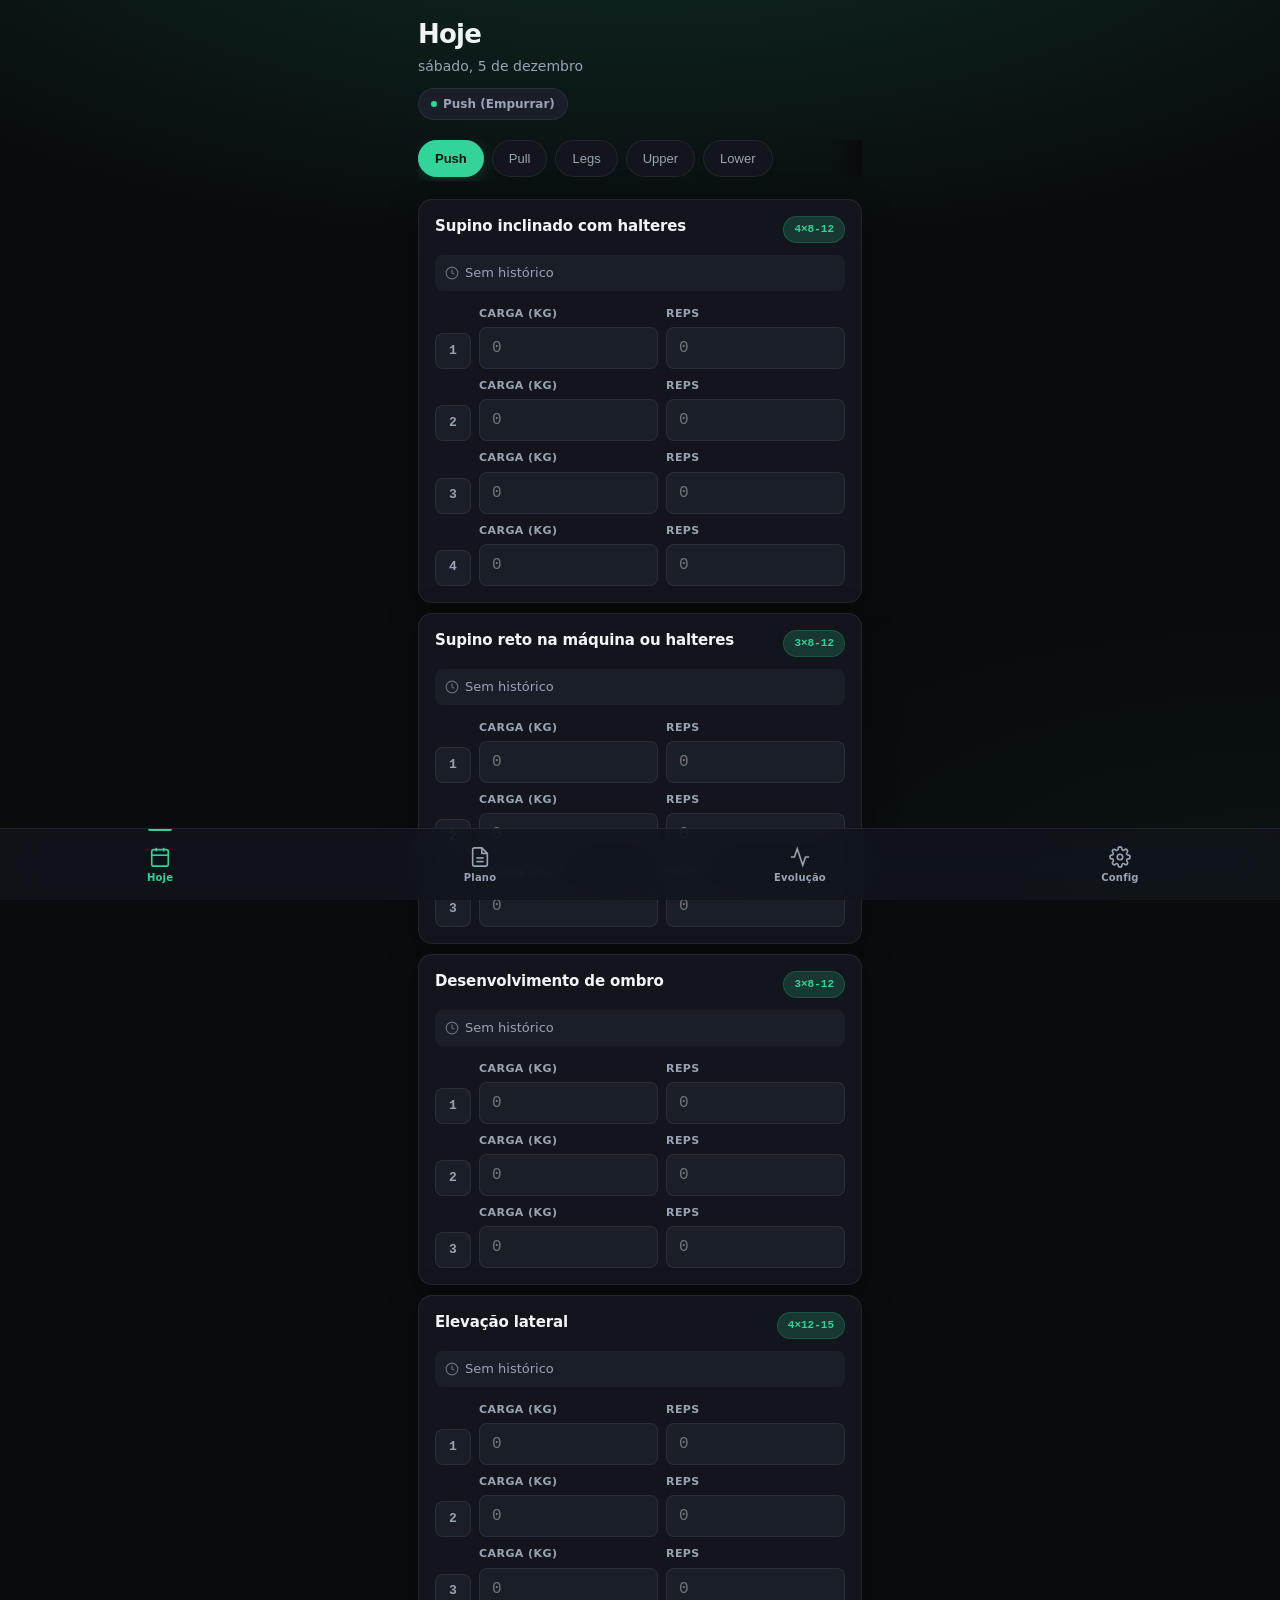
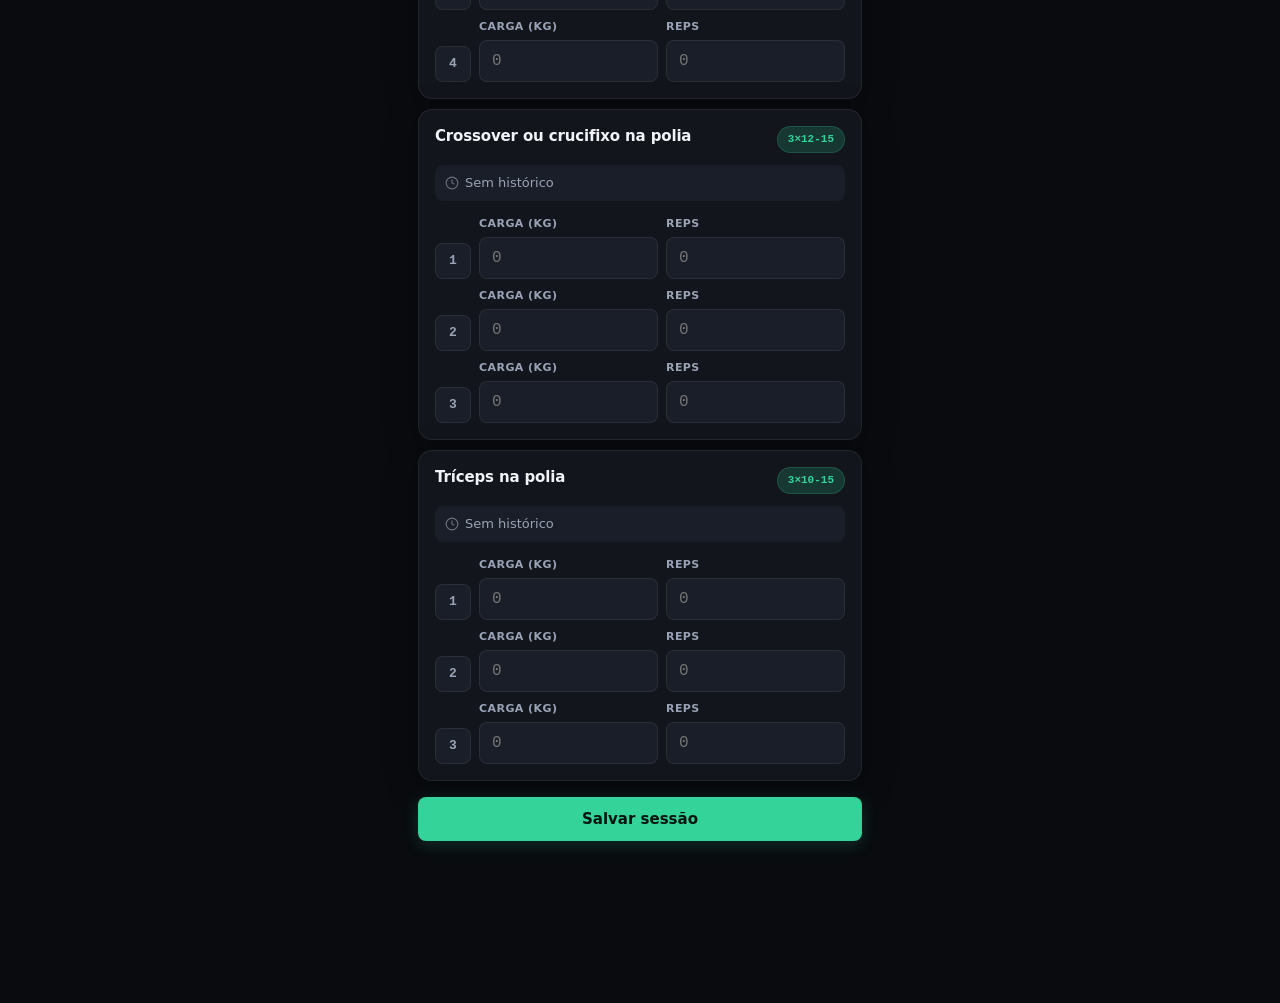
==== commit 1f1df49f: "feat: rotacao dinamica de planos e correcao do toast Remove amarracao ao dia da semana, permite cria" ====
--- a/index.html
+++ b/index.html
@@ -307,34 +307,6 @@
       font-weight: 700;
       box-shadow: 0 4px 16px var(--accent-glow);
     }
-    .day-chip.rest { opacity: 0.55; }
-    .rest-panel {
-      text-align: center;
-      padding: 48px 24px;
-      background: var(--surface);
-      border: 1px solid var(--border);
-      border-radius: var(--radius-lg);
-      box-shadow: var(--shadow);
-    }
-    .rest-icon {
-      width: 64px;
-      height: 64px;
-      margin: 0 auto 16px;
-      display: flex;
-      align-items: center;
-      justify-content: center;
-      background: var(--surface2);
-      border: 1px solid var(--border);
-      border-radius: 50%;
-      color: var(--text-secondary);
-    }
-    .rest-panel h2 {
-      font-size: 1.125rem;
-      font-weight: 700;
-      margin-bottom: 8px;
-      letter-spacing: -0.02em;
-    }
-    .rest-panel p { color: var(--text-secondary); font-size: 0.875rem; max-width: 28ch; margin: 0 auto; }
     nav {
       position: fixed;
       bottom: 0;
@@ -539,7 +511,7 @@
       position: fixed;
       bottom: calc(var(--nav-h) + var(--safe-b) + 16px);
       left: 50%;
-      transform: translateX(-50%) translateY(80px);
+      transform: translateX(-50%) translateY(24px);
       background: var(--surface);
       color: var(--text);
       padding: 12px 22px;
@@ -549,10 +521,30 @@
       border: 1px solid var(--border-strong);
       box-shadow: var(--shadow);
       z-index: 300;
-      transition: transform 0.35s var(--ease);
       white-space: nowrap;
-    }
-    .toast.show { transform: translateX(-50%) translateY(0); }
+      max-width: calc(100vw - 32px);
+      overflow: hidden;
+      text-overflow: ellipsis;
+      opacity: 0;
+      visibility: hidden;
+      pointer-events: none;
+      transition: opacity 0.3s var(--ease), transform 0.3s var(--ease), visibility 0.3s;
+    }
+    .toast.show {
+      opacity: 1;
+      visibility: visible;
+      pointer-events: auto;
+      transform: translateX(-50%) translateY(0);
+    }
+    .plan-day-header {
+      display: flex;
+      align-items: flex-start;
+      justify-content: space-between;
+      gap: 8px;
+      margin-bottom: 4px;
+    }
+    .plan-day-header .plan-day-title { margin-bottom: 0; flex: 1; }
+    .plan-day-actions { display: flex; gap: 4px; flex-shrink: 0; }
     .empty-state {
       text-align: center;
       padding: 40px 20px;
@@ -668,8 +660,6 @@
 
 <script>
 const ICON_HISTORY = '<svg width="14" height="14" viewBox="0 0 24 24" fill="none" stroke="currentColor" stroke-width="2"><circle cx="12" cy="12" r="10"/><polyline points="12 6 12 12 16 14"/></svg>';
-const ICON_REST = '<svg width="28" height="28" viewBox="0 0 24 24" fill="none" stroke="currentColor" stroke-width="1.75"><path d="M12 3a6 6 0 0 0 9 9 9 9 0 1 1-9-9Z"/></svg>';
-
 function pageHeader(title, subtitle, badge) {
   let html = '<div class="page-header"><h1>' + title + '</h1>';
   if (subtitle) html += '<p class="subtitle">' + subtitle + '</p>';
@@ -678,14 +668,12 @@
 }
 
 const KEYS = { plan: 'tt_plan_v1', logs: 'tt_logs_v1', cfg: 'tt_cfg_v1' };
-
-const WEEKDAYS = ['Dom', 'Seg', 'Ter', 'Qua', 'Qui', 'Sex', 'Sáb'];
-const REST_DAYS = [3, 6];
+let toastTimer = null;
 
 const DEFAULT_PLAN = {
   days: [
     {
-      id: 'push', name: 'Push (Empurrar)', weekday: 0,
+      id: 'push', name: 'Push (Empurrar)',
       exercises: [
         { id: 'incline-db-press', name: 'Supino inclinado com halteres', sets: 4, reps: '8-12', alternatives: ['Supino inclinado barra', 'Supino inclinado máquina', 'Supino inclinado Smith'] },
         { id: 'flat-press', name: 'Supino reto na máquina ou halteres', sets: 3, reps: '8-12', alternatives: ['Supino reto barra', 'Crossover na polia', 'Voador / Peck deck'] },
@@ -696,7 +684,7 @@
       ]
     },
     {
-      id: 'pull', name: 'Pull (Puxar)', weekday: 1,
+      id: 'pull', name: 'Pull (Puxar)',
       exercises: [
         { id: 'lat-pulldown', name: 'Puxada alta pegada aberta', sets: 4, reps: '8-12', alternatives: ['Barra fixa', 'Puxada Hammer', 'Puxada pegada neutra'] },
         { id: 'barbell-row', name: 'Remada curvada ou remada na máquina', sets: 4, reps: '8-12', alternatives: ['Remada cavalinho (T-bar)', 'Remada baixa polia', 'Remada serrote halter'] },
@@ -707,7 +695,7 @@
       ]
     },
     {
-      id: 'legs', name: 'Legs (Pernas)', weekday: 2,
+      id: 'legs', name: 'Legs (Pernas)',
       exercises: [
         { id: 'squat', name: 'Agachamento livre ou Smith', sets: 4, reps: '6-10', alternatives: ['Hack squat', 'Leg press 45°', 'Agachamento goblet'] },
         { id: 'leg-press', name: 'Leg press', sets: 3, reps: '10-12', alternatives: ['Hack squat', 'Agachamento búlgaro', 'Leg press unilateral'] },
@@ -718,7 +706,7 @@
       ]
     },
     {
-      id: 'upper', name: 'Upper (Superior)', weekday: 4,
+      id: 'upper', name: 'Upper (Superior)',
       exercises: [
         { id: 'upper-flat-press', name: 'Supino reto', sets: 3, reps: '8-12', alternatives: ['Supino máquina', 'Supino halteres', 'Crossover'] },
         { id: 'upper-row', name: 'Remada na máquina ou polia', sets: 3, reps: '8-12', alternatives: ['Remada cavalinho', 'Remada baixa', 'Remada Hammer'] },
@@ -730,7 +718,7 @@
       ]
     },
     {
-      id: 'lower', name: 'Lower (Inferior)', weekday: 5,
+      id: 'lower', name: 'Lower (Inferior)',
       exercises: [
         { id: 'hack-squat', name: 'Hack squat ou Leg press', sets: 4, reps: '8-12', alternatives: ['Agachamento Smith', 'Leg press', 'Agachamento búlgaro'] },
         { id: 'lower-rdl', name: 'Stiff / Terra romeno', sets: 3, reps: '8-12', alternatives: ['Mesa flexora', 'Hip thrust', 'Good morning'] },
@@ -746,13 +734,32 @@
 let state = {
   plan: null,
   logs: {},
-  cfg: { theme: 'dark', unit: 'kg' },
+  cfg: { theme: 'dark', unit: 'kg', lastWorkoutId: null },
   activeTab: 'hoje',
-  selectedDay: new Date().getDay(),
+  selectedWorkout: 'push',
   chartMetric: 'maxKg',
   chartExercise: null,
   draftSets: {}
 };
+
+function getRotation() {
+  return (state.plan?.days || []).map(d => d.id);
+}
+
+function nextWorkoutId(lastId) {
+  const rotation = getRotation();
+  if (!rotation.length) return null;
+  if (!lastId) return rotation[0];
+  const idx = rotation.indexOf(lastId);
+  if (idx < 0) return rotation[0];
+  return rotation[(idx + 1) % rotation.length];
+}
+
+function shortWorkoutName(day) {
+  if (!day) return '';
+  if (day.short) return day.short;
+  return (day.name || '').split(' ')[0] || day.name;
+}
 
 function loadState() {
   const savedPlan = localStorage.getItem(KEYS.plan);
@@ -761,6 +768,10 @@
   state.logs = savedLogs ? JSON.parse(savedLogs) : {};
   const savedCfg = localStorage.getItem(KEYS.cfg);
   if (savedCfg) state.cfg = { ...state.cfg, ...JSON.parse(savedCfg) };
+  state.selectedWorkout = nextWorkoutId(state.cfg.lastWorkoutId);
+  if (!getWorkoutPlan(state.selectedWorkout) && state.plan.days.length) {
+    state.selectedWorkout = state.plan.days[0].id;
+  }
   document.documentElement.setAttribute('data-theme', state.cfg.theme);
 }
 
@@ -773,9 +784,16 @@
 
 function toast(msg) {
   const el = document.getElementById('toast');
+  if (!el) return;
+  if (toastTimer) clearTimeout(toastTimer);
   el.textContent = msg;
+  el.classList.remove('show');
+  void el.offsetWidth;
   el.classList.add('show');
-  setTimeout(() => el.classList.remove('show'), 2200);
+  toastTimer = setTimeout(() => {
+    el.classList.remove('show');
+    toastTimer = null;
+  }, 2200);
 }
 
 function todayISO() {
@@ -793,8 +811,8 @@
   return kg * (1 + reps / 30);
 }
 
-function getDayPlan(weekday) {
-  return state.plan.days.find(d => d.weekday === weekday) || null;
+function getWorkoutPlan(workoutId) {
+  return state.plan.days.find(d => d.id === workoutId) || null;
 }
 
 function getLastSession(exerciseId) {
@@ -837,21 +855,18 @@
 
 function renderHoje() {
   const el = document.getElementById('screen-hoje');
-  const dayPlan = getDayPlan(state.selectedDay);
-  const isRest = REST_DAYS.includes(state.selectedDay);
-
-  let chips = WEEKDAYS.map((name, i) => {
-    const dp = getDayPlan(i);
-    const label = REST_DAYS.includes(i) ? name + ' · Descanso' : name + ' · ' + (dp?.name.split(' ')[0] || '');
-    return '<button class="day-chip' + (i === state.selectedDay ? ' active' : '') + (REST_DAYS.includes(i) ? ' rest' : '') + '" data-day="' + i + '">' + label + '</button>';
+  const dayPlan = getWorkoutPlan(state.selectedWorkout);
+
+  const chips = getRotation().map(id => {
+    const dp = getWorkoutPlan(id);
+    const label = shortWorkoutName(dp);
+    return '<button class="day-chip' + (id === state.selectedWorkout ? ' active' : '') + '" data-workout="' + id + '">' + esc(label) + '</button>';
   }).join('');
 
   let content = '';
-  if (isRest) {
-    content = '<div class="rest-panel"><div class="rest-icon">' + ICON_REST + '</div>' +
-      '<h2>Dia de descanso</h2>' +
-      '<p>Recuperação faz parte do treino. Escolha outro dia acima se quiser registrar algo.</p></div>';
-  } else if (dayPlan) {
+  if (!dayPlan) {
+    content = '<div class="empty-state">Nenhum plano cadastrado. Crie um na aba Plano.</div>';
+  } else {
     initDraftForDay(dayPlan);
     content = dayPlan.exercises.map(ex => {
       const key = getDraftKey(dayPlan.id, ex.id);
@@ -875,19 +890,24 @@
   }
 
   const dateStr = new Date().toLocaleDateString('pt-BR', { weekday: 'long', day: 'numeric', month: 'long' });
-  const badge = dayPlan && !isRest ? dayPlan.name : (isRest ? 'Descanso' : null);
-  el.innerHTML = pageHeader('Hoje', dateStr, badge) +
+  el.innerHTML = pageHeader('Hoje', dateStr, dayPlan ? dayPlan.name : null) +
     '<div class="day-picker-wrap"><div class="day-picker">' + chips + '</div></div>' + content;
 }
 
 function renderPlano() {
   const el = document.getElementById('screen-plano');
-  let html = pageHeader('Plano', 'Edite exercícios, séries e repetições');
-
-  state.plan.days.forEach(day => {
+  let html = pageHeader('Plano', 'Edite treinos, exercícios, séries e repetições');
+
+  state.plan.days.forEach((day, dayIdx) => {
     html += '<div class="plan-day" data-day-id="' + day.id + '">';
-    html += '<div class="plan-day-title">' + esc(day.name) + '</div>';
-    html += '<div class="plan-day-meta">' + WEEKDAYS[day.weekday] + ' · ' + day.exercises.length + ' exercícios</div>';
+    html += '<div class="plan-day-header"><div class="plan-day-title">' + esc(day.name) + '</div>' +
+      '<div class="plan-day-actions">' +
+      '<button class="icon-btn" data-action="plan-up" data-day="' + day.id + '" ' + (dayIdx === 0 ? 'disabled' : '') + ' title="Subir plano">↑</button>' +
+      '<button class="icon-btn" data-action="plan-down" data-day="' + day.id + '" ' + (dayIdx === state.plan.days.length - 1 ? 'disabled' : '') + ' title="Descer plano">↓</button>' +
+      '<button class="icon-btn" data-action="plan-edit" data-day="' + day.id + '" title="Editar plano">✎</button>' +
+      '<button class="icon-btn" data-action="plan-del" data-day="' + day.id + '" title="Remover plano">×</button>' +
+      '</div></div>';
+    html += '<div class="plan-day-meta">' + day.exercises.length + ' exercícios · ordem ' + (dayIdx + 1) + '</div>';
     day.exercises.forEach((ex, idx) => {
       html += '<div class="exercise-item" data-day="' + day.id + '" data-ex="' + ex.id + '">' +
         '<div class="exercise-info"><div class="exercise-name">' + esc(ex.name) + '</div>' +
@@ -904,6 +924,7 @@
     html += '<button class="btn btn-secondary btn-sm btn-block" data-action="add" data-day="' + day.id + '" style="margin-top:12px">Adicionar exercício</button>';
     html += '</div>';
   });
+  html += '<button class="btn btn-primary btn-block" data-action="plan-add" style="margin-top:8px">Adicionar plano</button>';
   el.innerHTML = html;
 }
 
@@ -1139,7 +1160,7 @@
 }
 
 function saveSession() {
-  const dayPlan = getDayPlan(state.selectedDay);
+  const dayPlan = getWorkoutPlan(state.selectedWorkout);
   if (!dayPlan) return;
   const date = todayISO();
   let saved = 0;
@@ -1158,6 +1179,10 @@
     else state.logs[ex.id].push(entry);
     saved++;
   });
+  if (saved > 0) {
+    state.cfg.lastWorkoutId = dayPlan.id;
+    saveCfg();
+  }
   saveLogs();
   const indicator = document.getElementById('saved-indicator');
   if (indicator) {
@@ -1241,6 +1266,76 @@
   document.getElementById('add-cancel').onclick = closeModal;
 }
 
+function showAddPlan() {
+  openModal('<h3>Adicionar plano</h3>' +
+    '<div class="form-group"><label>Nome</label><input id="plan-name" placeholder="Ex: Full Body"></div>' +
+    '<div class="form-group"><label>Nome curto (opcional)</label><input id="plan-short" placeholder="Ex: Full"></div>' +
+    '<div class="btn-group"><button class="btn btn-primary" id="plan-save">Criar plano</button><button class="btn btn-secondary" id="plan-cancel">Cancelar</button></div>');
+  document.getElementById('plan-save').onclick = () => {
+    const name = document.getElementById('plan-name').value.trim();
+    if (!name) { toast('Informe o nome do plano'); return; }
+    const short = document.getElementById('plan-short').value.trim() || name.split(' ')[0];
+    const id = 'plan-' + Date.now();
+    state.plan.days.push({ id, name, short, exercises: [] });
+    savePlan();
+    if (!state.selectedWorkout) state.selectedWorkout = id;
+    closeModal();
+    render();
+    toast('Plano criado');
+  };
+  document.getElementById('plan-cancel').onclick = closeModal;
+}
+
+function showEditPlan(dayId) {
+  const day = state.plan.days.find(d => d.id === dayId);
+  if (!day) return;
+  openModal('<h3>Editar plano</h3>' +
+    '<div class="form-group"><label>Nome</label><input id="plan-name" value="' + escAttr(day.name) + '"></div>' +
+    '<div class="form-group"><label>Nome curto</label><input id="plan-short" value="' + escAttr(day.short || shortWorkoutName(day)) + '"></div>' +
+    '<div class="btn-group"><button class="btn btn-primary" id="plan-save">Salvar</button><button class="btn btn-secondary" id="plan-cancel">Cancelar</button></div>');
+  document.getElementById('plan-save').onclick = () => {
+    day.name = document.getElementById('plan-name').value.trim() || day.name;
+    day.short = document.getElementById('plan-short').value.trim() || day.name.split(' ')[0];
+    savePlan();
+    closeModal();
+    render();
+    toast('Plano atualizado');
+  };
+  document.getElementById('plan-cancel').onclick = closeModal;
+}
+
+function movePlan(dayId, dir) {
+  const idx = state.plan.days.findIndex(d => d.id === dayId);
+  const newIdx = idx + dir;
+  if (idx < 0 || newIdx < 0 || newIdx >= state.plan.days.length) return;
+  const tmp = state.plan.days[idx];
+  state.plan.days[idx] = state.plan.days[newIdx];
+  state.plan.days[newIdx] = tmp;
+  savePlan();
+  render();
+}
+
+function deletePlan(dayId) {
+  if (state.plan.days.length <= 1) {
+    toast('Mantenha pelo menos 1 plano');
+    return;
+  }
+  const day = state.plan.days.find(d => d.id === dayId);
+  if (!day) return;
+  if (!confirm('Remover o plano "' + day.name + '"?')) return;
+  state.plan.days = state.plan.days.filter(d => d.id !== dayId);
+  if (state.cfg.lastWorkoutId === dayId) {
+    state.cfg.lastWorkoutId = null;
+    saveCfg();
+  }
+  if (state.selectedWorkout === dayId) {
+    state.selectedWorkout = nextWorkoutId(state.cfg.lastWorkoutId);
+  }
+  savePlan();
+  render();
+  toast('Plano removido');
+}
+
 function moveExercise(dayId, exId, dir) {
   const day = state.plan.days.find(d => d.id === dayId);
   const idx = day.exercises.findIndex(e => e.id === exId);
@@ -1287,6 +1382,7 @@
       if (data.plan) { state.plan = data.plan; savePlan(); }
       if (data.logs) { state.logs = data.logs; saveLogs(); }
       if (data.cfg) { state.cfg = { ...state.cfg, ...data.cfg }; saveCfg(); }
+      state.selectedWorkout = nextWorkoutId(state.cfg.lastWorkoutId);
       state.draftSets = {};
       render();
       toast('Backup importado com sucesso');
@@ -1304,7 +1400,8 @@
   localStorage.removeItem(KEYS.cfg);
   state.plan = structuredClone(DEFAULT_PLAN);
   state.logs = {};
-  state.cfg = { theme: 'dark', unit: 'kg' };
+  state.cfg = { theme: 'dark', unit: 'kg', lastWorkoutId: null };
+  state.selectedWorkout = 'push';
   state.draftSets = {};
   saveCfg();
   render();
@@ -1334,7 +1431,7 @@
 document.getElementById('app').addEventListener('click', (e) => {
   const chip = e.target.closest('.day-chip');
   if (chip) {
-    state.selectedDay = parseInt(chip.dataset.day);
+    state.selectedWorkout = chip.dataset.workout;
     renderHoje();
     return;
   }
@@ -1358,6 +1455,11 @@
   else if (action === 'del') deleteExercise(day, ex);
   else if (action === 'up') moveExercise(day, ex, -1);
   else if (action === 'down') moveExercise(day, ex, 1);
+  else if (action === 'plan-add') showAddPlan();
+  else if (action === 'plan-edit') showEditPlan(day);
+  else if (action === 'plan-del') deletePlan(day);
+  else if (action === 'plan-up') movePlan(day, -1);
+  else if (action === 'plan-down') movePlan(day, 1);
 });
 
 document.getElementById('screen-evolucao').addEventListener('change', (e) => {
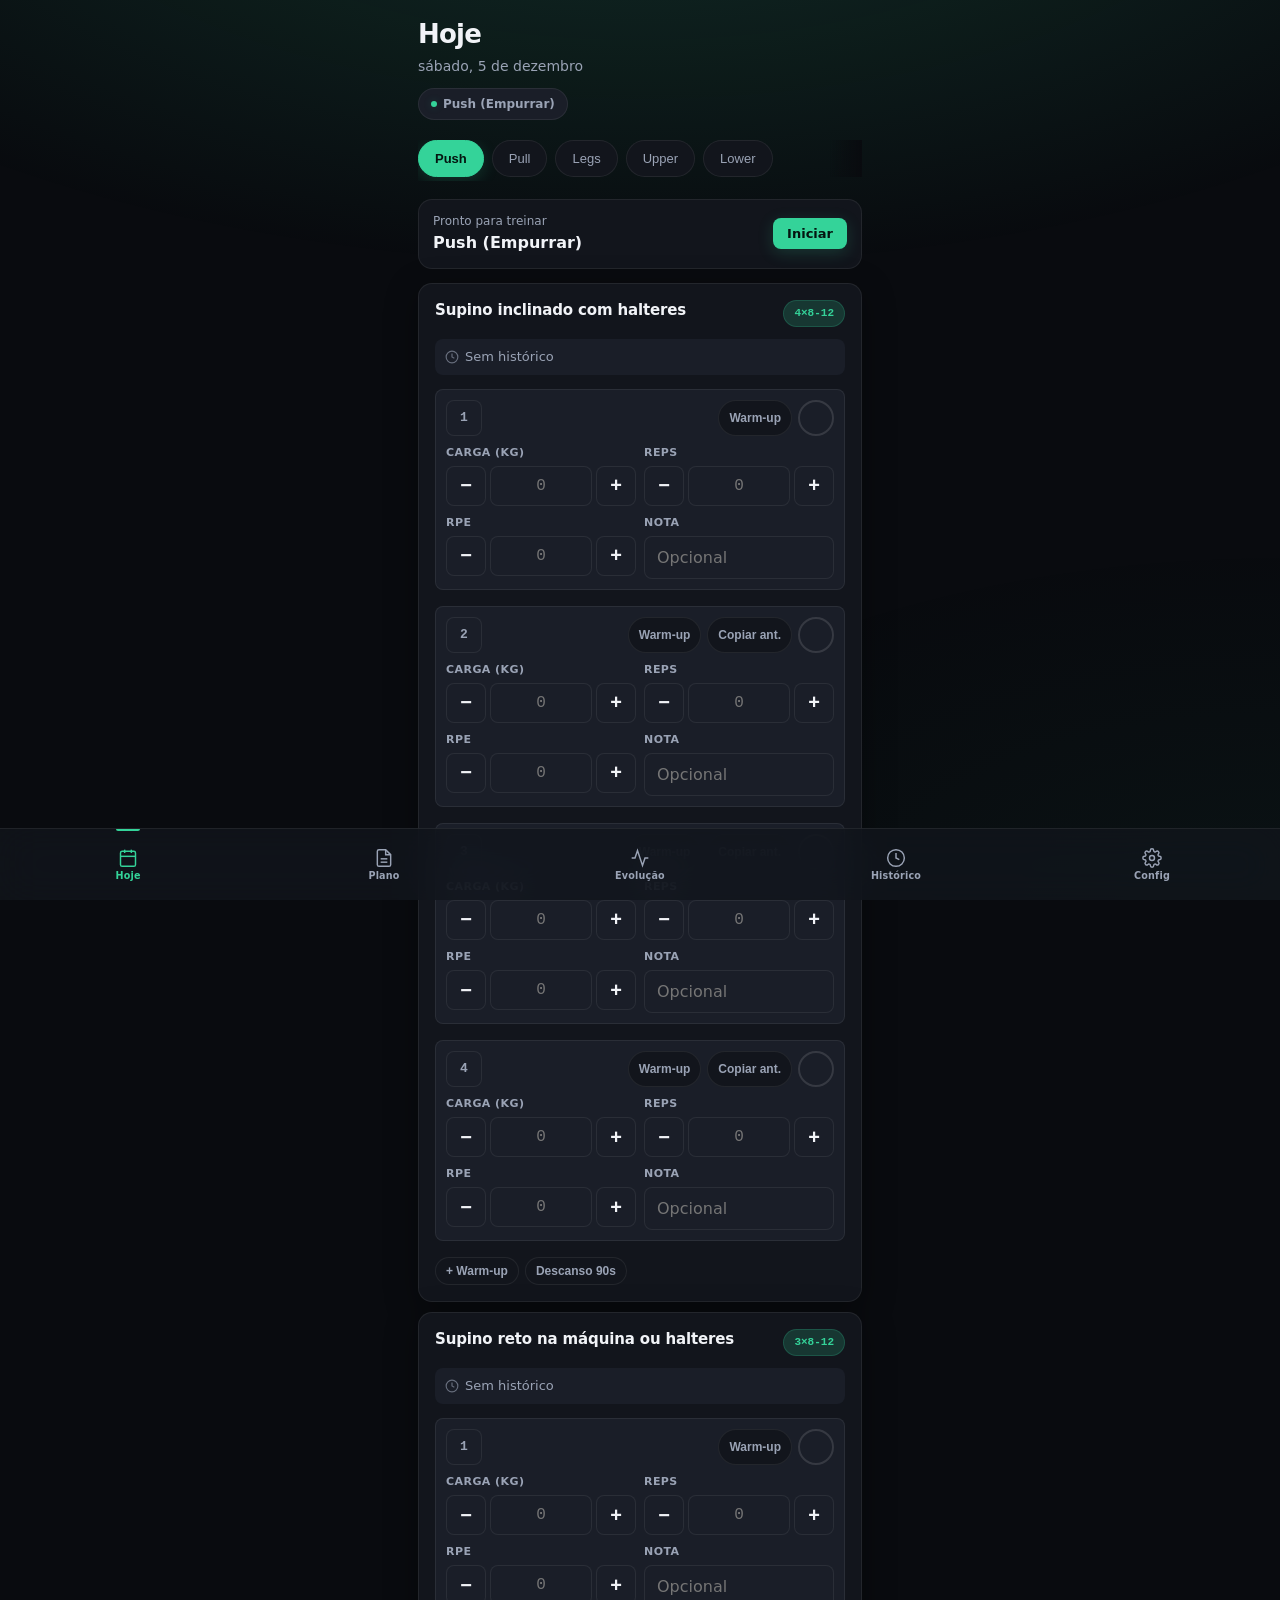
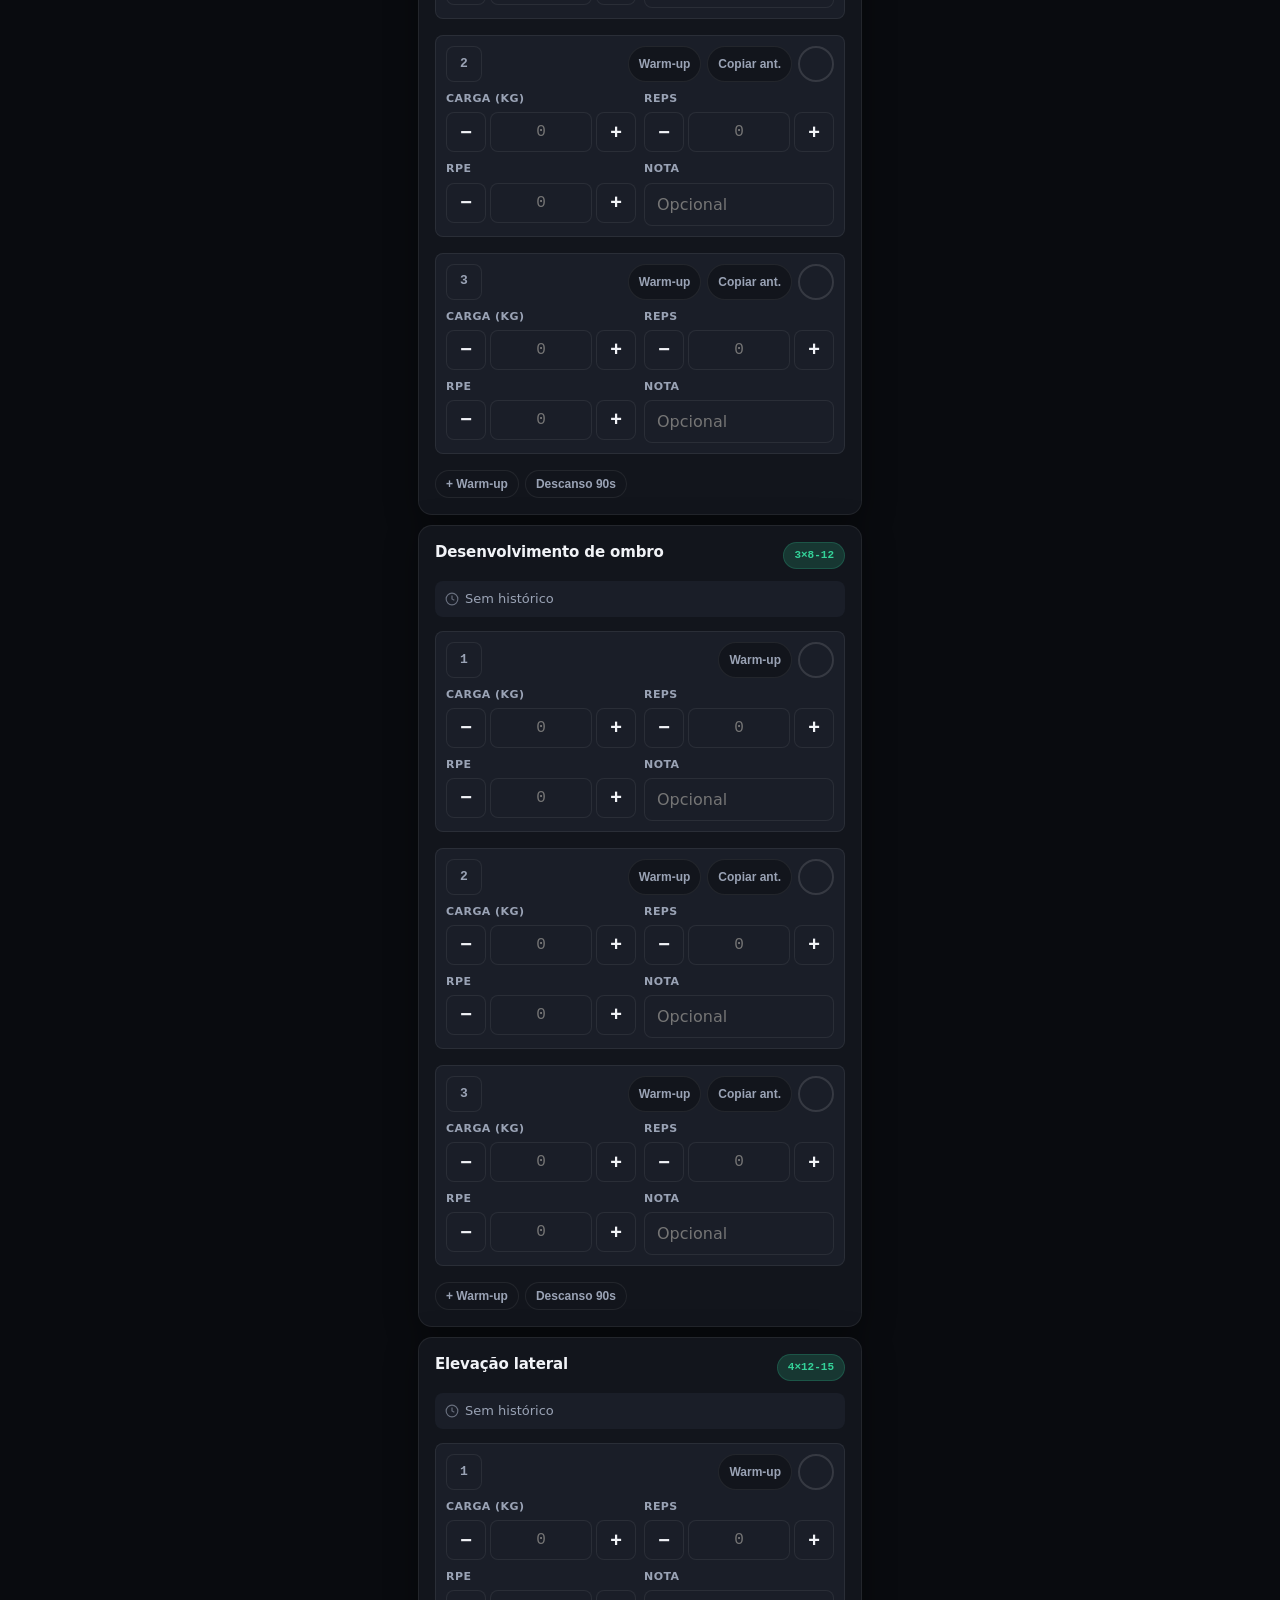
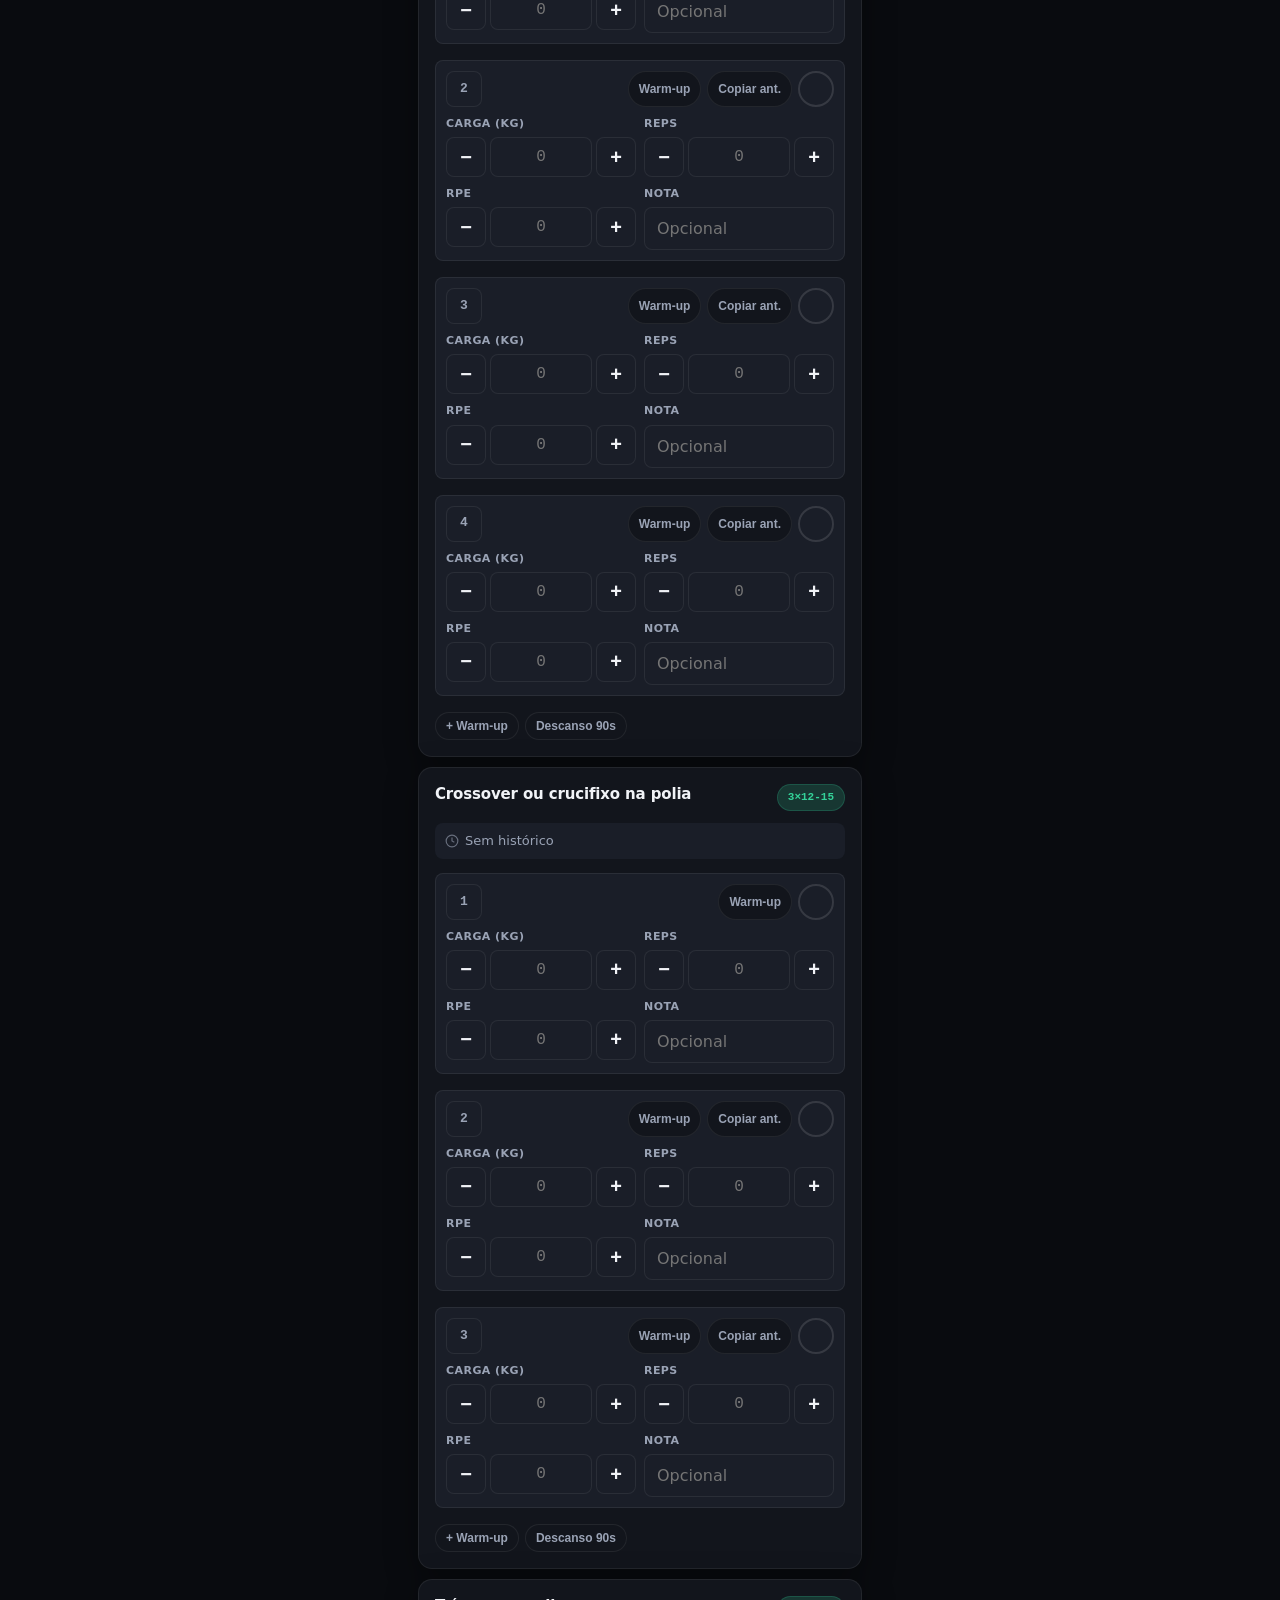
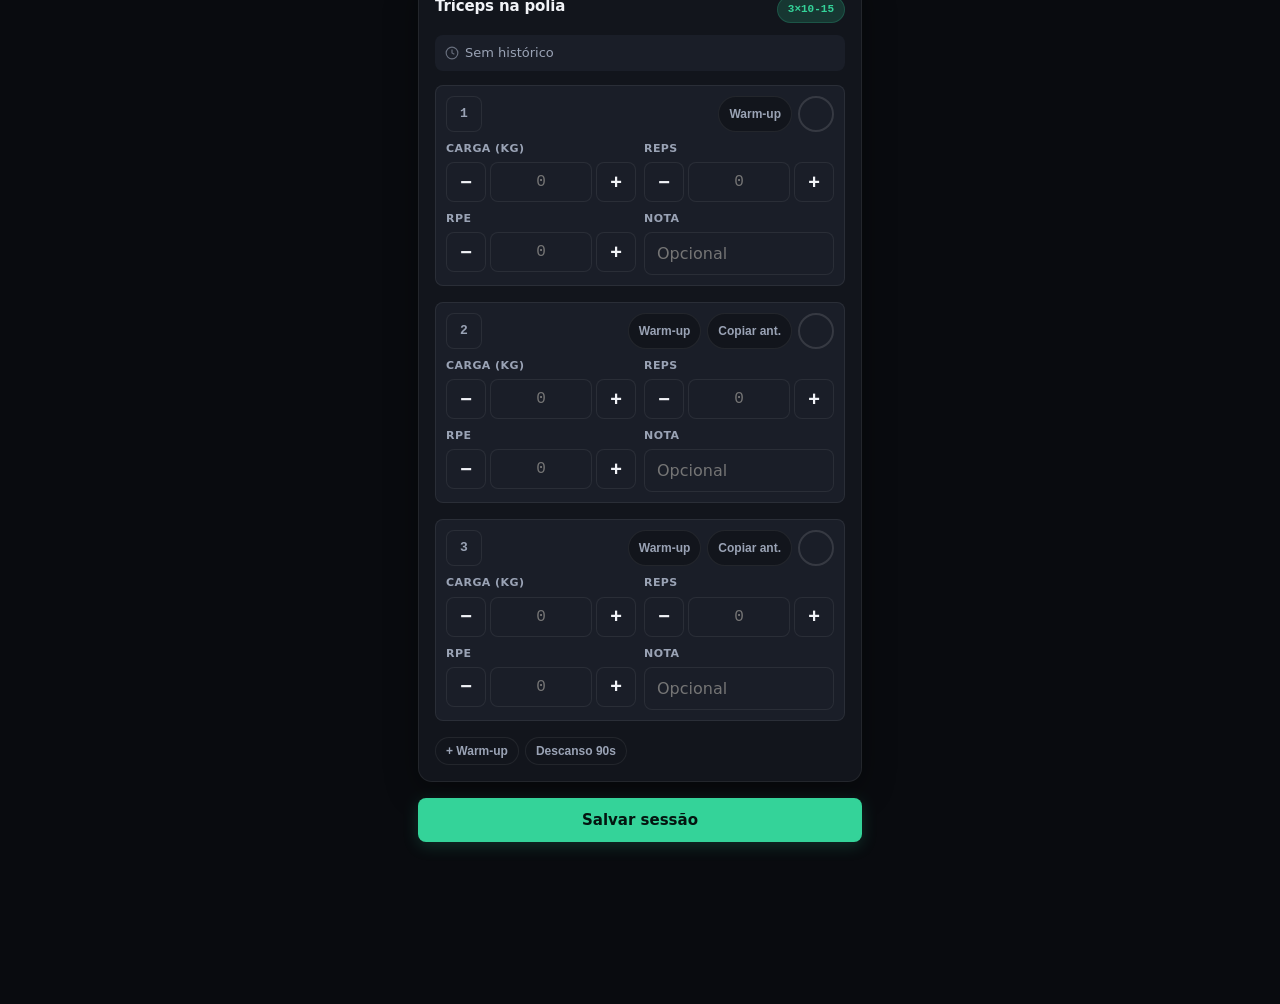
==== commit c24c915c: "feat: v2 com sessao ativa, historico, IndexedDB e modulos ES Implementa o MVP da v2 para uso na acad" ====
--- a/index.html
+++ b/index.html
@@ -13,627 +13,23 @@
   <link rel="apple-touch-icon" href="icons/icon-192.png">
   <link rel="preconnect" href="https://fonts.bunny.net">
   <link href="https://fonts.bunny.net/css?family=plus-jakarta-sans:400,500,600,700|jetbrains-mono:500" rel="stylesheet">
-  <style>
-    :root {
-      --bg: #090b0f;
-      --bg-elevated: #0e1117;
-      --surface: #12151c;
-      --surface2: #1a1e28;
-      --surface3: #222733;
-      --border: rgba(255,255,255,0.07);
-      --border-strong: rgba(255,255,255,0.12);
-      --text: #f1f3f7;
-      --text-secondary: #9aa3b5;
-      --accent: #34d399;
-      --accent-dim: #059669;
-      --accent-glow: rgba(52,211,153,0.18);
-      --accent-text: #041510;
-      --danger: #f87171;
-      --danger-bg: rgba(248,113,113,0.1);
-      --success: #34d399;
-      --radius-sm: 8px;
-      --radius: 14px;
-      --radius-lg: 18px;
-      --nav-h: 72px;
-      --safe-t: env(safe-area-inset-top, 0px);
-      --safe-b: env(safe-area-inset-bottom, 0px);
-      --shadow: 0 8px 32px rgba(0,0,0,0.35);
-      --font: 'Plus Jakarta Sans', system-ui, sans-serif;
-      --mono: 'JetBrains Mono', ui-monospace, monospace;
-      --ease: cubic-bezier(0.16, 1, 0.3, 1);
-    }
-    [data-theme="light"] {
-      --bg: #f4f6fa;
-      --bg-elevated: #eef1f6;
-      --surface: #ffffff;
-      --surface2: #f0f3f8;
-      --surface3: #e4e9f2;
-      --border: rgba(15,23,42,0.08);
-      --border-strong: rgba(15,23,42,0.14);
-      --text: #0f172a;
-      --text-secondary: #64748b;
-      --accent: #059669;
-      --accent-dim: #047857;
-      --accent-glow: rgba(5,150,105,0.12);
-      --accent-text: #ffffff;
-      --danger-bg: rgba(239,68,68,0.08);
-      --shadow: 0 8px 32px rgba(15,23,42,0.08);
-    }
-    *, *::before, *::after { box-sizing: border-box; margin: 0; padding: 0; }
-    html { -webkit-tap-highlight-color: transparent; }
-    body {
-      font-family: var(--font);
-      background: var(--bg);
-      color: var(--text);
-      min-height: 100dvh;
-      line-height: 1.55;
-      -webkit-font-smoothing: antialiased;
-    }
-    body::before {
-      content: '';
-      position: fixed;
-      inset: 0;
-      background:
-        radial-gradient(ellipse 80% 50% at 50% -20%, var(--accent-glow), transparent),
-        radial-gradient(ellipse 60% 40% at 100% 100%, rgba(52,211,153,0.04), transparent);
-      pointer-events: none;
-      z-index: 0;
-    }
-    #app {
-      position: relative;
-      z-index: 1;
-      max-width: 480px;
-      margin: 0 auto;
-      padding-top: var(--safe-t);
-      padding-bottom: calc(var(--nav-h) + var(--safe-b) + 20px);
-    }
-    .screen {
-      display: none;
-      padding: 20px 18px;
-      animation: fadeIn 0.35s var(--ease);
-    }
-    .screen.active { display: block; }
-    @keyframes fadeIn {
-      from { opacity: 0; transform: translateY(6px); }
-      to { opacity: 1; transform: translateY(0); }
-    }
-    @media (prefers-reduced-motion: reduce) {
-      .screen { animation: none; }
-      *, *::before, *::after { transition-duration: 0.01ms !important; }
-    }
-    .page-header { margin-bottom: 20px; }
-    .page-header h1 {
-      font-size: 1.625rem;
-      font-weight: 700;
-      letter-spacing: -0.03em;
-      line-height: 1.15;
-      margin-bottom: 6px;
-    }
-    .subtitle {
-      color: var(--text-secondary);
-      font-size: 0.875rem;
-      font-weight: 500;
-    }
-    .session-badge {
-      display: inline-flex;
-      align-items: center;
-      gap: 6px;
-      margin-top: 10px;
-      padding: 6px 12px;
-      background: var(--surface2);
-      border: 1px solid var(--border);
-      border-radius: 99px;
-      font-size: 0.75rem;
-      font-weight: 600;
-      color: var(--text-secondary);
-    }
-    .session-badge .dot {
-      width: 6px;
-      height: 6px;
-      border-radius: 50%;
-      background: var(--accent);
-      box-shadow: 0 0 8px var(--accent-glow);
-    }
-    .card {
-      background: var(--surface);
-      border: 1px solid var(--border);
-      border-radius: var(--radius);
-      padding: 16px;
-      margin-bottom: 10px;
-      box-shadow: var(--shadow);
-      transition: border-color 0.2s var(--ease);
-    }
-    .card-header {
-      display: flex;
-      justify-content: space-between;
-      align-items: flex-start;
-      gap: 10px;
-      margin-bottom: 12px;
-    }
-    .card-title {
-      font-weight: 600;
-      font-size: 0.9375rem;
-      line-height: 1.35;
-      flex: 1;
-      letter-spacing: -0.01em;
-    }
-    .badge {
-      font-size: 0.6875rem;
-      font-weight: 600;
-      padding: 4px 10px;
-      border-radius: 99px;
-      background: var(--surface2);
-      color: var(--text-secondary);
-      white-space: nowrap;
-      font-family: var(--mono);
-    }
-    .badge.accent {
-      background: var(--accent-glow);
-      color: var(--accent);
-      border: 1px solid rgba(52,211,153,0.2);
-    }
-    .last-session {
-      display: flex;
-      align-items: center;
-      gap: 6px;
-      font-size: 0.8125rem;
-      color: var(--text-secondary);
-      margin-bottom: 14px;
-      padding: 8px 10px;
-      background: var(--surface2);
-      border-radius: var(--radius-sm);
-    }
-    .last-session svg { flex-shrink: 0; opacity: 0.6; }
-    .sets-grid { display: flex; flex-direction: column; gap: 8px; }
-    .set-row {
-      display: grid;
-      grid-template-columns: 36px 1fr 1fr;
-      gap: 8px;
-      align-items: end;
-    }
-    .set-row--bw { grid-template-columns: 36px 1fr; }
-    .set-num {
-      width: 36px;
-      height: 36px;
-      display: flex;
-      align-items: center;
-      justify-content: center;
-      font-size: 0.8125rem;
-      font-weight: 600;
-      font-family: var(--mono);
-      color: var(--text-secondary);
-      background: var(--surface2);
-      border: 1px solid var(--border);
-      border-radius: var(--radius-sm);
-    }
-    .field label {
-      font-size: 0.6875rem;
-      font-weight: 600;
-      color: var(--text-secondary);
-      display: block;
-      margin-bottom: 5px;
-      text-transform: uppercase;
-      letter-spacing: 0.04em;
-    }
-    input, select, textarea {
-      font-family: var(--font);
-      background: var(--surface2);
-      border: 1px solid var(--border);
-      border-radius: var(--radius-sm);
-      color: var(--text);
-      padding: 11px 12px;
-      font-size: 1rem;
-      width: 100%;
-      transition: border-color 0.2s var(--ease), box-shadow 0.2s var(--ease);
-    }
-    input:focus, select:focus, textarea:focus {
-      outline: none;
-      border-color: var(--accent);
-      box-shadow: 0 0 0 3px var(--accent-glow);
-    }
-    input[type="number"] { font-family: var(--mono); font-weight: 500; -moz-appearance: textfield; }
-    input::-webkit-outer-spin-button,
-    input::-webkit-inner-spin-button { -webkit-appearance: none; }
-    select { cursor: pointer; }
-    .btn {
-      display: inline-flex;
-      align-items: center;
-      justify-content: center;
-      gap: 8px;
-      padding: 13px 20px;
-      border: none;
-      border-radius: var(--radius-sm);
-      font-family: var(--font);
-      font-size: 0.9375rem;
-      font-weight: 600;
-      cursor: pointer;
-      transition: transform 0.15s var(--ease), opacity 0.15s, background 0.2s;
-    }
-    .btn:active { transform: scale(0.98); }
-    .btn-primary {
-      background: var(--accent);
-      color: var(--accent-text);
-      box-shadow: 0 4px 16px var(--accent-glow);
-    }
-    .btn-primary:active { box-shadow: 0 2px 8px var(--accent-glow); }
-    .btn-secondary {
-      background: var(--surface2);
-      color: var(--text);
-      border: 1px solid var(--border-strong);
-    }
-    .btn-danger { background: var(--danger-bg); color: var(--danger); border: 1px solid rgba(248,113,113,0.2); }
-    .btn-sm { padding: 8px 14px; font-size: 0.8125rem; }
-    .btn-block { width: 100%; }
-    .btn-group { display: flex; gap: 10px; flex-wrap: wrap; margin-top: 14px; }
-    .day-picker-wrap {
-      position: relative;
-      margin-bottom: 18px;
-    }
-    .day-picker-wrap::after {
-      content: '';
-      position: absolute;
-      right: 0; top: 0; bottom: 4px;
-      width: 32px;
-      background: linear-gradient(to right, transparent, var(--bg));
-      pointer-events: none;
-    }
-    .day-picker {
-      display: flex;
-      gap: 8px;
-      overflow-x: auto;
-      padding-bottom: 4px;
-      scrollbar-width: none;
-      -webkit-overflow-scrolling: touch;
-    }
-    .day-picker::-webkit-scrollbar { display: none; }
-    .day-chip {
-      flex-shrink: 0;
-      padding: 10px 16px;
-      border-radius: 99px;
-      border: 1px solid var(--border);
-      background: var(--surface);
-      color: var(--text-secondary);
-      font-size: 0.8125rem;
-      font-weight: 500;
-      cursor: pointer;
-      white-space: nowrap;
-      transition: all 0.2s var(--ease);
-    }
-    .day-chip:active { transform: scale(0.97); }
-    .day-chip.active {
-      background: var(--accent);
-      color: var(--accent-text);
-      border-color: var(--accent);
-      font-weight: 700;
-      box-shadow: 0 4px 16px var(--accent-glow);
-    }
-    nav {
-      position: fixed;
-      bottom: 0;
-      left: 0;
-      right: 0;
-      height: calc(var(--nav-h) + var(--safe-b));
-      padding-bottom: var(--safe-b);
-      background: rgba(18,21,28,0.82);
-      backdrop-filter: blur(20px) saturate(180%);
-      -webkit-backdrop-filter: blur(20px) saturate(180%);
-      border-top: 1px solid var(--border);
-      display: flex;
-      z-index: 100;
-    }
-    [data-theme="light"] nav { background: rgba(255,255,255,0.88); }
-    @media (prefers-reduced-transparency: reduce) {
-      nav { background: var(--surface); backdrop-filter: none; }
-    }
-    nav button {
-      flex: 1;
-      display: flex;
-      flex-direction: column;
-      align-items: center;
-      justify-content: center;
-      gap: 4px;
-      background: none;
-      border: none;
-      color: var(--text-secondary);
-      font-family: var(--font);
-      font-size: 0.625rem;
-      font-weight: 600;
-      letter-spacing: 0.02em;
-      cursor: pointer;
-      padding: 10px 4px;
-      transition: color 0.2s var(--ease);
-      position: relative;
-    }
-    nav button.active { color: var(--accent); }
-    nav button.active::before {
-      content: '';
-      position: absolute;
-      top: 0;
-      left: 50%;
-      transform: translateX(-50%);
-      width: 24px;
-      height: 2px;
-      background: var(--accent);
-      border-radius: 0 0 2px 2px;
-    }
-    nav button svg { width: 22px; height: 22px; stroke-width: 1.75; }
-    .plan-day {
-      margin-bottom: 24px;
-      background: var(--surface);
-      border: 1px solid var(--border);
-      border-radius: var(--radius);
-      padding: 16px;
-      box-shadow: var(--shadow);
-    }
-    .plan-day-title {
-      font-weight: 700;
-      font-size: 0.9375rem;
-      margin-bottom: 4px;
-      letter-spacing: -0.01em;
-    }
-    .plan-day-meta {
-      font-size: 0.75rem;
-      color: var(--text-secondary);
-      margin-bottom: 12px;
-      padding-bottom: 12px;
-      border-bottom: 1px solid var(--border);
-    }
-    .exercise-item {
-      display: flex;
-      align-items: center;
-      gap: 10px;
-      padding: 12px 0;
-      border-bottom: 1px solid var(--border);
-    }
-    .exercise-item:last-child { border-bottom: none; }
-    .exercise-info { flex: 1; min-width: 0; }
-    .exercise-name { font-size: 0.875rem; font-weight: 600; line-height: 1.35; }
-    .exercise-meta { font-size: 0.75rem; color: var(--text-secondary); margin-top: 2px; font-family: var(--mono); }
-    .exercise-actions { display: flex; gap: 4px; flex-shrink: 0; }
-    .icon-btn {
-      background: var(--surface2);
-      border: 1px solid var(--border);
-      border-radius: var(--radius-sm);
-      color: var(--text-secondary);
-      width: 34px;
-      height: 34px;
-      display: flex;
-      align-items: center;
-      justify-content: center;
-      cursor: pointer;
-      font-size: 0.875rem;
-      transition: all 0.15s var(--ease);
-    }
-    .icon-btn:active:not(:disabled) { transform: scale(0.93); background: var(--surface3); }
-    .icon-btn:disabled { opacity: 0.25; cursor: default; }
-    .modal-overlay {
-      display: none;
-      position: fixed;
-      inset: 0;
-      background: rgba(0,0,0,0.65);
-      backdrop-filter: blur(4px);
-      z-index: 200;
-      align-items: flex-end;
-      justify-content: center;
-    }
-    .modal-overlay.open { display: flex; animation: overlayIn 0.25s var(--ease); }
-    @keyframes overlayIn { from { opacity: 0; } to { opacity: 1; } }
-    .modal {
-      background: var(--surface);
-      border-radius: var(--radius-lg) var(--radius-lg) 0 0;
-      padding: 8px 20px 28px;
-      width: 100%;
-      max-width: 480px;
-      max-height: 85dvh;
-      overflow-y: auto;
-      animation: slideUp 0.3s var(--ease);
-    }
-    @keyframes slideUp { from { transform: translateY(100%); } to { transform: translateY(0); } }
-    .modal-handle {
-      width: 36px;
-      height: 4px;
-      background: var(--border-strong);
-      border-radius: 99px;
-      margin: 0 auto 16px;
-    }
-    .modal h3 { font-size: 1.0625rem; font-weight: 700; margin-bottom: 18px; letter-spacing: -0.02em; }
-    .form-group { margin-bottom: 16px; }
-    .form-group > label {
-      font-size: 0.75rem;
-      font-weight: 600;
-      color: var(--text-secondary);
-      display: block;
-      margin-bottom: 6px;
-    }
-    .alt-list { list-style: none; }
-    .alt-list li {
-      padding: 14px 16px;
-      border: 1px solid var(--border);
-      border-radius: var(--radius-sm);
-      margin-bottom: 8px;
-      cursor: pointer;
-      font-size: 0.9375rem;
-      font-weight: 500;
-      transition: all 0.15s var(--ease);
-    }
-    .alt-list li:active { transform: scale(0.98); border-color: var(--accent); color: var(--accent); background: var(--accent-glow); }
-    .chart-container {
-      background: var(--surface);
-      border: 1px solid var(--border);
-      border-radius: var(--radius);
-      padding: 16px;
-      margin-bottom: 16px;
-      box-shadow: var(--shadow);
-    }
-    .chart-tabs { display: flex; gap: 6px; margin-bottom: 14px; }
-    .chart-tab {
-      flex: 1;
-      padding: 9px 6px;
-      border: 1px solid var(--border);
-      border-radius: var(--radius-sm);
-      background: var(--surface2);
-      color: var(--text-secondary);
-      font-family: var(--font);
-      font-size: 0.6875rem;
-      font-weight: 600;
-      cursor: pointer;
-      text-align: center;
-      transition: all 0.2s var(--ease);
-    }
-    .chart-tab.active {
-      background: var(--accent);
-      color: var(--accent-text);
-      border-color: var(--accent);
-    }
-    .chart-svg { width: 100%; height: auto; display: block; }
-    .stats-row {
-      display: grid;
-      grid-template-columns: 1fr 1fr;
-      gap: 10px;
-      margin-bottom: 16px;
-    }
-    .stat-box {
-      background: var(--surface);
-      border: 1px solid var(--border);
-      border-radius: var(--radius);
-      padding: 14px 12px;
-      text-align: center;
-    }
-    .stat-value {
-      font-size: 1.375rem;
-      font-weight: 700;
-      font-family: var(--mono);
-      color: var(--accent);
-      letter-spacing: -0.02em;
-    }
-    .stat-label { font-size: 0.6875rem; color: var(--text-secondary); margin-top: 4px; font-weight: 500; }
-    .toast {
-      position: fixed;
-      bottom: calc(var(--nav-h) + var(--safe-b) + 16px);
-      left: 50%;
-      transform: translateX(-50%) translateY(24px);
-      background: var(--surface);
-      color: var(--text);
-      padding: 12px 22px;
-      border-radius: 99px;
-      font-size: 0.875rem;
-      font-weight: 600;
-      border: 1px solid var(--border-strong);
-      box-shadow: var(--shadow);
-      z-index: 300;
-      white-space: nowrap;
-      max-width: calc(100vw - 32px);
-      overflow: hidden;
-      text-overflow: ellipsis;
-      opacity: 0;
-      visibility: hidden;
-      pointer-events: none;
-      transition: opacity 0.3s var(--ease), transform 0.3s var(--ease), visibility 0.3s;
-    }
-    .toast.show {
-      opacity: 1;
-      visibility: visible;
-      pointer-events: auto;
-      transform: translateX(-50%) translateY(0);
-    }
-    .plan-day-header {
-      display: flex;
-      align-items: flex-start;
-      justify-content: space-between;
-      gap: 8px;
-      margin-bottom: 4px;
-    }
-    .plan-day-header .plan-day-title { margin-bottom: 0; flex: 1; }
-    .plan-day-actions { display: flex; gap: 4px; flex-shrink: 0; }
-    .empty-state {
-      text-align: center;
-      padding: 40px 20px;
-      color: var(--text-secondary);
-      font-size: 0.9375rem;
-      background: var(--surface);
-      border: 1px dashed var(--border-strong);
-      border-radius: var(--radius);
-    }
-    .config-section {
-      background: var(--surface);
-      border: 1px solid var(--border);
-      border-radius: var(--radius);
-      padding: 4px 16px;
-      margin-bottom: 12px;
-      box-shadow: var(--shadow);
-    }
-    .config-section h3 {
-      font-size: 0.6875rem;
-      font-weight: 700;
-      color: var(--text-secondary);
-      text-transform: uppercase;
-      letter-spacing: 0.08em;
-      padding: 14px 0 4px;
-    }
-    .toggle-row {
-      display: flex;
-      justify-content: space-between;
-      align-items: center;
-      padding: 14px 0;
-      border-bottom: 1px solid var(--border);
-      font-size: 0.9375rem;
-      font-weight: 500;
-    }
-    .config-section .toggle-row:last-child { border-bottom: none; }
-    .config-section .btn-group { padding: 12px 0 16px; margin-top: 0; }
-    .toggle {
-      width: 50px;
-      height: 30px;
-      background: var(--surface2);
-      border-radius: 99px;
-      border: 1px solid var(--border);
-      cursor: pointer;
-      position: relative;
-      transition: background 0.25s var(--ease);
-      flex-shrink: 0;
-    }
-    .toggle.on { background: var(--accent); border-color: var(--accent); }
-    .toggle::after {
-      content: '';
-      position: absolute;
-      top: 3px;
-      left: 3px;
-      width: 22px;
-      height: 22px;
-      background: white;
-      border-radius: 50%;
-      box-shadow: 0 1px 4px rgba(0,0,0,0.2);
-      transition: transform 0.25s var(--ease);
-    }
-    .toggle.on::after { transform: translateX(20px); }
-    .about-text {
-      font-size: 0.8125rem;
-      color: var(--text-secondary);
-      padding: 8px 0 16px;
-      line-height: 1.6;
-    }
-    .saved-indicator {
-      font-size: 0.8125rem;
-      font-weight: 600;
-      color: var(--success);
-      text-align: center;
-      margin-top: 10px;
-      opacity: 0;
-      transition: opacity 0.3s var(--ease);
-    }
-    .saved-indicator.show { opacity: 1; }
-    .save-wrap { margin-top: 16px; }
-  </style>
+  <link rel="stylesheet" href="css/app.css">
 </head>
 <body>
+  <div id="update-banner" class="update-banner" role="status">
+    <span>Nova versão disponível</span>
+    <button type="button" id="update-reload">Atualizar</button>
+  </div>
+
   <div id="app">
     <div id="screen-hoje" class="screen active"></div>
     <div id="screen-plano" class="screen"></div>
     <div id="screen-evolucao" class="screen"></div>
+    <div id="screen-historico" class="screen"></div>
     <div id="screen-config" class="screen"></div>
   </div>
 
-  <nav id="nav" aria-label="Navegação principal">
+  <nav id="nav" class="nav-5" aria-label="Navegação principal">
     <button data-tab="hoje" class="active" aria-label="Hoje">
       <svg viewBox="0 0 24 24" fill="none" stroke="currentColor" stroke-width="1.75"><rect x="3" y="4" width="18" height="18" rx="2"/><line x1="16" y1="2" x2="16" y2="6"/><line x1="8" y1="2" x2="8" y2="6"/><line x1="3" y1="10" x2="21" y2="10"/></svg>
       Hoje
@@ -646,6 +42,10 @@
       <svg viewBox="0 0 24 24" fill="none" stroke="currentColor" stroke-width="1.75"><polyline points="22 12 18 12 15 21 9 3 6 12 2 12"/></svg>
       Evolução
     </button>
+    <button data-tab="historico" aria-label="Histórico">
+      <svg viewBox="0 0 24 24" fill="none" stroke="currentColor" stroke-width="1.75"><circle cx="12" cy="12" r="10"/><polyline points="12 6 12 12 16 14"/></svg>
+      Histórico
+    </button>
     <button data-tab="config" aria-label="Configurações">
       <svg viewBox="0 0 24 24" fill="none" stroke="currentColor" stroke-width="1.75"><circle cx="12" cy="12" r="3"/><path d="M19.4 15a1.65 1.65 0 0 0 .33 1.82l.06.06a2 2 0 0 1-2.83 2.83l-.06-.06a1.65 1.65 0 0 0-1.82-.33 1.65 1.65 0 0 0-1 1.51V21a2 2 0 0 1-4 0v-.09A1.65 1.65 0 0 0 9 19.4a1.65 1.65 0 0 0-1.82.33l-.06.06a2 2 0 0 1-2.83-2.83l.06-.06A1.65 1.65 0 0 0 4.68 15a1.65 1.65 0 0 0-1.51-1H3a2 2 0 0 1 0-4h.09A1.65 1.65 0 0 0 4.6 9a1.65 1.65 0 0 0-.33-1.82l-.06-.06a2 2 0 0 1 2.83-2.83l.06.06A1.65 1.65 0 0 0 9 4.68a1.65 1.65 0 0 0 1-1.51V3a2 2 0 0 1 4 0v.09a1.65 1.65 0 0 0 1 1.51 1.65 1.65 0 0 0 1.82-.33l.06-.06a2 2 0 0 1 2.83 2.83l-.06.06A1.65 1.65 0 0 0 19.4 9a1.65 1.65 0 0 0 1.51 1H21a2 2 0 0 1 0 4h-.09a1.65 1.65 0 0 0-1.51 1z"/></svg>
       Config
@@ -655,850 +55,9 @@
   <div id="modal-overlay" class="modal-overlay">
     <div class="modal" id="modal-content"></div>
   </div>
-  <div id="toast" class="toast"></div>
+  <div id="toast" class="toast" role="status" aria-live="polite"></div>
   <input type="file" id="import-file" accept=".json,application/json" hidden>
 
-<script>
-const ICON_HISTORY = '<svg width="14" height="14" viewBox="0 0 24 24" fill="none" stroke="currentColor" stroke-width="2"><circle cx="12" cy="12" r="10"/><polyline points="12 6 12 12 16 14"/></svg>';
-function pageHeader(title, subtitle, badge) {
-  let html = '<div class="page-header"><h1>' + title + '</h1>';
-  if (subtitle) html += '<p class="subtitle">' + subtitle + '</p>';
-  if (badge) html += '<div class="session-badge"><span class="dot"></span>' + badge + '</div>';
-  return html + '</div>';
-}
-
-const KEYS = { plan: 'tt_plan_v1', logs: 'tt_logs_v1', cfg: 'tt_cfg_v1' };
-let toastTimer = null;
-
-const DEFAULT_PLAN = {
-  days: [
-    {
-      id: 'push', name: 'Push (Empurrar)',
-      exercises: [
-        { id: 'incline-db-press', name: 'Supino inclinado com halteres', sets: 4, reps: '8-12', alternatives: ['Supino inclinado barra', 'Supino inclinado máquina', 'Supino inclinado Smith'] },
-        { id: 'flat-press', name: 'Supino reto na máquina ou halteres', sets: 3, reps: '8-12', alternatives: ['Supino reto barra', 'Crossover na polia', 'Voador / Peck deck'] },
-        { id: 'shoulder-press', name: 'Desenvolvimento de ombro', sets: 3, reps: '8-12', alternatives: ['Desenvolvimento militar barra', 'Desenvolvimento Arnold', 'Desenvolvimento Smith'] },
-        { id: 'lat-raise', name: 'Elevação lateral', sets: 4, reps: '12-15', alternatives: ['Elevação lateral polia', 'Elevação lateral máquina', 'Elevação lateral inclinado'] },
-        { id: 'cable-fly', name: 'Crossover ou crucifixo na polia', sets: 3, reps: '12-15', alternatives: ['Peck deck / Voador', 'Crucifixo halteres', 'Crossover máquina'] },
-        { id: 'tricep-pushdown', name: 'Tríceps na polia', sets: 3, reps: '10-15', alternatives: ['Tríceps testa', 'Tríceps francês', 'Mergulho / Máquina mergulho'] }
-      ]
-    },
-    {
-      id: 'pull', name: 'Pull (Puxar)',
-      exercises: [
-        { id: 'lat-pulldown', name: 'Puxada alta pegada aberta', sets: 4, reps: '8-12', alternatives: ['Barra fixa', 'Puxada Hammer', 'Puxada pegada neutra'] },
-        { id: 'barbell-row', name: 'Remada curvada ou remada na máquina', sets: 4, reps: '8-12', alternatives: ['Remada cavalinho (T-bar)', 'Remada baixa polia', 'Remada serrote halter'] },
-        { id: 'neutral-row', name: 'Remada baixa pegada neutra', sets: 3, reps: '10-12', alternatives: ['Remada máquina sentado', 'Remada unilateral polia', 'Pullover na polia'] },
-        { id: 'face-pull', name: 'Crucifixo inverso / Face pull', sets: 3, reps: '15-20', alternatives: ['Reverse peck deck', 'Face pull corda', 'Crucifixo inverso halteres'] },
-        { id: 'barbell-curl', name: 'Rosca direta', sets: 3, reps: '8-12', alternatives: ['Rosca halteres', 'Rosca polia', 'Rosca Scott'] },
-        { id: 'hammer-curl', name: 'Rosca martelo', sets: 3, reps: '10-12', alternatives: ['Rosca martelo corda', 'Rosca inversa', 'Rosca concentrada'] }
-      ]
-    },
-    {
-      id: 'legs', name: 'Legs (Pernas)',
-      exercises: [
-        { id: 'squat', name: 'Agachamento livre ou Smith', sets: 4, reps: '6-10', alternatives: ['Hack squat', 'Leg press 45°', 'Agachamento goblet'] },
-        { id: 'leg-press', name: 'Leg press', sets: 3, reps: '10-12', alternatives: ['Hack squat', 'Agachamento búlgaro', 'Leg press unilateral'] },
-        { id: 'leg-extension', name: 'Cadeira extensora', sets: 3, reps: '12-15', alternatives: ['Extensora unilateral', 'Sissy squat', 'Hack squat pés baixos'] },
-        { id: 'leg-curl', name: 'Mesa flexora deitado', sets: 3, reps: '10-12', alternatives: ['Cadeira flexora sentado', 'Flexora em pé', 'Stiff halteres'] },
-        { id: 'rdl', name: 'Stiff / Terra romeno', sets: 3, reps: '8-12', alternatives: ['Mesa flexora', 'Hip thrust', 'Good morning'] },
-        { id: 'calf-standing', name: 'Panturrilha em pé', sets: 4, reps: '12-20', alternatives: ['Panturrilha leg press', 'Panturrilha sentado', 'Panturrilha Smith'] }
-      ]
-    },
-    {
-      id: 'upper', name: 'Upper (Superior)',
-      exercises: [
-        { id: 'upper-flat-press', name: 'Supino reto', sets: 3, reps: '8-12', alternatives: ['Supino máquina', 'Supino halteres', 'Crossover'] },
-        { id: 'upper-row', name: 'Remada na máquina ou polia', sets: 3, reps: '8-12', alternatives: ['Remada cavalinho', 'Remada baixa', 'Remada Hammer'] },
-        { id: 'upper-pulldown', name: 'Puxada alta', sets: 3, reps: '8-12', alternatives: ['Barra fixa', 'Puxada neutra', 'Pullover polia'] },
-        { id: 'upper-shoulder-press', name: 'Desenvolvimento de ombro', sets: 3, reps: '8-12', alternatives: ['Desenvolvimento máquina', 'Arnold', 'Militar barra'] },
-        { id: 'upper-lat-raise', name: 'Elevação lateral', sets: 3, reps: '12-20', alternatives: ['Elevação polia', 'Elevação máquina', 'Elevação inclinado'] },
-        { id: 'alt-curl', name: 'Rosca alternada', sets: 3, reps: '10-12', alternatives: ['Rosca direta', 'Rosca Scott', 'Rosca polia'] },
-        { id: 'upper-tricep', name: 'Tríceps na polia', sets: 3, reps: '10-12', alternatives: ['Tríceps testa', 'Tríceps francês', 'Mergulho'] }
-      ]
-    },
-    {
-      id: 'lower', name: 'Lower (Inferior)',
-      exercises: [
-        { id: 'hack-squat', name: 'Hack squat ou Leg press', sets: 4, reps: '8-12', alternatives: ['Agachamento Smith', 'Leg press', 'Agachamento búlgaro'] },
-        { id: 'lower-rdl', name: 'Stiff / Terra romeno', sets: 3, reps: '8-12', alternatives: ['Mesa flexora', 'Hip thrust', 'Good morning'] },
-        { id: 'lower-extension', name: 'Cadeira extensora', sets: 3, reps: '12-15', alternatives: ['Extensora unilateral', 'Sissy squat', 'Leg press pés baixos'] },
-        { id: 'lower-curl', name: 'Mesa / Cadeira flexora', sets: 3, reps: '12-15', alternatives: ['Flexora deitado', 'Flexora em pé', 'Stiff'] },
-        { id: 'calf-seated', name: 'Panturrilha sentado', sets: 4, reps: '15-20', alternatives: ['Panturrilha em pé', 'Panturrilha leg press', 'Panturrilha Smith'] },
-        { id: 'abs', name: 'Abdômen (prancha + elevação de pernas)', sets: 3, reps: '12-15', alternatives: ['Crunch polia', 'Máquina abdominal', 'Elevação pernas suspenso'], bodyweight: true }
-      ]
-    }
-  ]
-};
-
-let state = {
-  plan: null,
-  logs: {},
-  cfg: { theme: 'dark', unit: 'kg', lastWorkoutId: null },
-  activeTab: 'hoje',
-  selectedWorkout: 'push',
-  chartMetric: 'maxKg',
-  chartExercise: null,
-  draftSets: {}
-};
-
-function getRotation() {
-  return (state.plan?.days || []).map(d => d.id);
-}
-
-function nextWorkoutId(lastId) {
-  const rotation = getRotation();
-  if (!rotation.length) return null;
-  if (!lastId) return rotation[0];
-  const idx = rotation.indexOf(lastId);
-  if (idx < 0) return rotation[0];
-  return rotation[(idx + 1) % rotation.length];
-}
-
-function shortWorkoutName(day) {
-  if (!day) return '';
-  if (day.short) return day.short;
-  return (day.name || '').split(' ')[0] || day.name;
-}
-
-function loadState() {
-  const savedPlan = localStorage.getItem(KEYS.plan);
-  state.plan = savedPlan ? JSON.parse(savedPlan) : structuredClone(DEFAULT_PLAN);
-  const savedLogs = localStorage.getItem(KEYS.logs);
-  state.logs = savedLogs ? JSON.parse(savedLogs) : {};
-  const savedCfg = localStorage.getItem(KEYS.cfg);
-  if (savedCfg) state.cfg = { ...state.cfg, ...JSON.parse(savedCfg) };
-  state.selectedWorkout = nextWorkoutId(state.cfg.lastWorkoutId);
-  if (!getWorkoutPlan(state.selectedWorkout) && state.plan.days.length) {
-    state.selectedWorkout = state.plan.days[0].id;
-  }
-  document.documentElement.setAttribute('data-theme', state.cfg.theme);
-}
-
-function savePlan() { localStorage.setItem(KEYS.plan, JSON.stringify(state.plan)); }
-function saveLogs() { localStorage.setItem(KEYS.logs, JSON.stringify(state.logs)); }
-function saveCfg() {
-  localStorage.setItem(KEYS.cfg, JSON.stringify(state.cfg));
-  document.documentElement.setAttribute('data-theme', state.cfg.theme);
-}
-
-function toast(msg) {
-  const el = document.getElementById('toast');
-  if (!el) return;
-  if (toastTimer) clearTimeout(toastTimer);
-  el.textContent = msg;
-  el.classList.remove('show');
-  void el.offsetWidth;
-  el.classList.add('show');
-  toastTimer = setTimeout(() => {
-    el.classList.remove('show');
-    toastTimer = null;
-  }, 2200);
-}
-
-function todayISO() {
-  const d = new Date();
-  return d.getFullYear() + '-' + String(d.getMonth() + 1).padStart(2, '0') + '-' + String(d.getDate()).padStart(2, '0');
-}
-
-function formatDate(iso) {
-  const [y, m, d] = iso.split('-');
-  return d + '/' + m + '/' + y.slice(2);
-}
-
-function epley1RM(kg, reps) {
-  if (!kg || !reps) return 0;
-  return kg * (1 + reps / 30);
-}
-
-function getWorkoutPlan(workoutId) {
-  return state.plan.days.find(d => d.id === workoutId) || null;
-}
-
-function getLastSession(exerciseId) {
-  const sessions = state.logs[exerciseId];
-  if (!sessions || !sessions.length) return null;
-  return sessions[sessions.length - 1];
-}
-
-function formatLastSession(session, bodyweight) {
-  if (!session || !session.sets.length) return 'Sem histórico';
-  const best = session.sets.reduce((a, s) => {
-    const val = bodyweight ? s.reps : (s.kg || 0);
-    const bestVal = bodyweight ? a.reps : (a.kg || 0);
-    return val > bestVal ? s : a;
-  }, session.sets[0]);
-  if (bodyweight) return 'Última: ' + best.reps + ' reps (' + formatDate(session.date) + ')';
-  return 'Última: ' + (best.kg || 0) + state.cfg.unit + ' × ' + best.reps + ' (' + formatDate(session.date) + ')';
-}
-
-function getDraftKey(dayId, exId) { return dayId + '::' + exId; }
-
-function initDraftForDay(day) {
-  if (!day) return;
-  const date = todayISO();
-  day.exercises.forEach(ex => {
-    const key = getDraftKey(day.id, ex.id);
-    if (state.draftSets[key]) return;
-    const todayLog = (state.logs[ex.id] || []).find(s => s.date === date);
-    if (todayLog) {
-      state.draftSets[key] = todayLog.sets.map(s => ({ ...s }));
-    } else {
-      const last = getLastSession(ex.id);
-      state.draftSets[key] = Array.from({ length: ex.sets }, (_, i) => {
-        const prev = last?.sets[i];
-        return { reps: '', kg: ex.bodyweight ? '' : (prev?.kg ?? '') };
-      });
-    }
-  });
-}
-
-function renderHoje() {
-  const el = document.getElementById('screen-hoje');
-  const dayPlan = getWorkoutPlan(state.selectedWorkout);
-
-  const chips = getRotation().map(id => {
-    const dp = getWorkoutPlan(id);
-    const label = shortWorkoutName(dp);
-    return '<button class="day-chip' + (id === state.selectedWorkout ? ' active' : '') + '" data-workout="' + id + '">' + esc(label) + '</button>';
-  }).join('');
-
-  let content = '';
-  if (!dayPlan) {
-    content = '<div class="empty-state">Nenhum plano cadastrado. Crie um na aba Plano.</div>';
-  } else {
-    initDraftForDay(dayPlan);
-    content = dayPlan.exercises.map(ex => {
-      const key = getDraftKey(dayPlan.id, ex.id);
-      const draft = state.draftSets[key] || [];
-      const lastStr = formatLastSession(getLastSession(ex.id), ex.bodyweight);
-      const rowClass = ex.bodyweight ? 'set-row set-row--bw' : 'set-row';
-      const setsHtml = draft.map((s, i) => {
-        const kgInput = ex.bodyweight ? '' :
-          '<div class="field"><label>Carga (' + state.cfg.unit + ')</label><input type="number" inputmode="decimal" step="0.5" min="0" data-key="' + key + '" data-set="' + i + '" data-field="kg" value="' + (s.kg !== '' && s.kg !== undefined ? s.kg : '') + '" placeholder="0"></div>';
-        return '<div class="' + rowClass + '"><span class="set-num">' + (i + 1) + '</span>' +
-          kgInput +
-          '<div class="field"><label>Reps</label><input type="number" inputmode="numeric" min="0" data-key="' + key + '" data-set="' + i + '" data-field="reps" value="' + (s.reps !== '' && s.reps !== undefined ? s.reps : '') + '" placeholder="0"></div></div>';
-      }).join('');
-      return '<div class="card" data-exercise="' + ex.id + '">' +
-        '<div class="card-header"><span class="card-title">' + esc(ex.name) + '</span><span class="badge accent">' + ex.sets + '×' + ex.reps + '</span></div>' +
-        '<div class="last-session">' + ICON_HISTORY + ' ' + lastStr + '</div>' +
-        '<div class="sets-grid">' + setsHtml + '</div></div>';
-    }).join('');
-    content += '<div class="save-wrap"><button class="btn btn-primary btn-block" id="save-session">Salvar sessão</button>' +
-      '<div class="saved-indicator" id="saved-indicator">Sessão salva</div></div>';
-  }
-
-  const dateStr = new Date().toLocaleDateString('pt-BR', { weekday: 'long', day: 'numeric', month: 'long' });
-  el.innerHTML = pageHeader('Hoje', dateStr, dayPlan ? dayPlan.name : null) +
-    '<div class="day-picker-wrap"><div class="day-picker">' + chips + '</div></div>' + content;
-}
-
-function renderPlano() {
-  const el = document.getElementById('screen-plano');
-  let html = pageHeader('Plano', 'Edite treinos, exercícios, séries e repetições');
-
-  state.plan.days.forEach((day, dayIdx) => {
-    html += '<div class="plan-day" data-day-id="' + day.id + '">';
-    html += '<div class="plan-day-header"><div class="plan-day-title">' + esc(day.name) + '</div>' +
-      '<div class="plan-day-actions">' +
-      '<button class="icon-btn" data-action="plan-up" data-day="' + day.id + '" ' + (dayIdx === 0 ? 'disabled' : '') + ' title="Subir plano">↑</button>' +
-      '<button class="icon-btn" data-action="plan-down" data-day="' + day.id + '" ' + (dayIdx === state.plan.days.length - 1 ? 'disabled' : '') + ' title="Descer plano">↓</button>' +
-      '<button class="icon-btn" data-action="plan-edit" data-day="' + day.id + '" title="Editar plano">✎</button>' +
-      '<button class="icon-btn" data-action="plan-del" data-day="' + day.id + '" title="Remover plano">×</button>' +
-      '</div></div>';
-    html += '<div class="plan-day-meta">' + day.exercises.length + ' exercícios · ordem ' + (dayIdx + 1) + '</div>';
-    day.exercises.forEach((ex, idx) => {
-      html += '<div class="exercise-item" data-day="' + day.id + '" data-ex="' + ex.id + '">' +
-        '<div class="exercise-info"><div class="exercise-name">' + esc(ex.name) + '</div>' +
-        '<div class="exercise-meta">' + ex.sets + ' séries · ' + ex.reps + ' reps' +
-        (ex.alternatives?.length ? ' · ' + ex.alternatives.length + ' alternativas' : '') + '</div></div>' +
-        '<div class="exercise-actions">' +
-        '<button class="icon-btn" data-action="up" data-day="' + day.id + '" data-ex="' + ex.id + '" ' + (idx === 0 ? 'disabled' : '') + ' title="Subir">↑</button>' +
-        '<button class="icon-btn" data-action="down" data-day="' + day.id + '" data-ex="' + ex.id + '" ' + (idx === day.exercises.length - 1 ? 'disabled' : '') + ' title="Descer">↓</button>' +
-        '<button class="icon-btn" data-action="alt" data-day="' + day.id + '" data-ex="' + ex.id + '" title="Alternativas">↔</button>' +
-        '<button class="icon-btn" data-action="edit" data-day="' + day.id + '" data-ex="' + ex.id + '" title="Editar">✎</button>' +
-        '<button class="icon-btn" data-action="del" data-day="' + day.id + '" data-ex="' + ex.id + '" title="Remover">×</button>' +
-        '</div></div>';
-    });
-    html += '<button class="btn btn-secondary btn-sm btn-block" data-action="add" data-day="' + day.id + '" style="margin-top:12px">Adicionar exercício</button>';
-    html += '</div>';
-  });
-  html += '<button class="btn btn-primary btn-block" data-action="plan-add" style="margin-top:8px">Adicionar plano</button>';
-  el.innerHTML = html;
-}
-
-function getAllExercises() {
-  const list = [];
-  state.plan.days.forEach(day => {
-    day.exercises.forEach(ex => {
-      list.push({ ...ex, dayName: day.name });
-    });
-  });
-  return list;
-}
-
-function getExerciseById(exerciseId) {
-  for (const day of state.plan.days) {
-    const ex = day.exercises.find(e => e.id === exerciseId);
-    if (ex) return ex;
-  }
-  return null;
-}
-
-function getMetricsForExercise(exerciseId) {
-  const ex = getExerciseById(exerciseId);
-  return ex?.bodyweight ? ['maxReps', 'totalReps'] : ['maxKg', 'e1rm', 'volume'];
-}
-
-function getMetricLabels(exerciseId) {
-  const unit = state.cfg.unit;
-  const ex = getExerciseById(exerciseId);
-  if (ex?.bodyweight) {
-    return { maxReps: 'Reps máx.', totalReps: 'Reps totais' };
-  }
-  return {
-    maxKg: 'Carga máx. (' + unit + ')',
-    e1rm: 'e1RM (' + unit + ')',
-    volume: 'Volume (' + unit + ')'
-  };
-}
-
-function getExerciseStats(exerciseId) {
-  const sessions = state.logs[exerciseId] || [];
-  if (!sessions.length) return null;
-  const ex = getExerciseById(exerciseId);
-  const last = sessions[sessions.length - 1];
-
-  if (ex?.bodyweight) {
-    let bestReps = 0, bestTotalReps = 0;
-    sessions.forEach(s => {
-      let maxReps = 0, totalReps = 0;
-      s.sets.forEach(set => {
-        maxReps = Math.max(maxReps, set.reps || 0);
-        totalReps += set.reps || 0;
-      });
-      if (maxReps > bestReps) bestReps = maxReps;
-      if (totalReps > bestTotalReps) bestTotalReps = totalReps;
-    });
-    return { bodyweight: true, bestReps, bestTotalReps, lastDate: last.date, sessionCount: sessions.length };
-  }
-
-  let bestKg = 0, bestE1RM = 0, bestVol = 0;
-  sessions.forEach(s => {
-    let maxKg = 0, vol = 0, maxE1 = 0;
-    s.sets.forEach(set => {
-      if (set.kg > maxKg) maxKg = set.kg;
-      vol += (set.kg || 0) * (set.reps || 0);
-      const e1 = epley1RM(set.kg, set.reps);
-      if (e1 > maxE1) maxE1 = e1;
-    });
-    if (maxKg > bestKg) bestKg = maxKg;
-    if (maxE1 > bestE1RM) bestE1RM = maxE1;
-    if (vol > bestVol) bestVol = vol;
-  });
-  return { bodyweight: false, bestKg, bestE1RM, bestVol, lastDate: last.date, sessionCount: sessions.length };
-}
-
-function getChartData(exerciseId, metric) {
-  const sessions = (state.logs[exerciseId] || []).slice().sort((a, b) => a.date.localeCompare(b.date));
-  return sessions.map(s => {
-    let val = 0;
-    s.sets.forEach(set => {
-      if (metric === 'maxKg') val = Math.max(val, set.kg || 0);
-      else if (metric === 'e1rm') val = Math.max(val, epley1RM(set.kg, set.reps));
-      else if (metric === 'volume') val += (set.kg || 0) * (set.reps || 0);
-      else if (metric === 'maxReps') val = Math.max(val, set.reps || 0);
-      else if (metric === 'totalReps') val += set.reps || 0;
-    });
-    return { date: s.date, value: Math.round(val * 10) / 10 };
-  });
-}
-
-function renderChartSVG(data, unit) {
-  if (!data.length) return '<div class="empty-state">Sem dados ainda. Registre treinos na aba Hoje.</div>';
-  const W = 340, H = 180, pad = { t: 16, r: 12, b: 28, l: 40 };
-  const cw = W - pad.l - pad.r, ch = H - pad.t - pad.b;
-  const vals = data.map(d => d.value);
-  let minV, maxV;
-  if (data.length === 1) {
-    minV = 0;
-    maxV = Math.max(vals[0] * 1.2, 1);
-  } else {
-    minV = Math.min(...vals);
-    maxV = Math.max(...vals);
-  }
-  const range = maxV - minV || 1;
-  const pts = data.map((d, i) => {
-    const x = pad.l + (data.length === 1 ? cw / 2 : (i / (data.length - 1)) * cw);
-    const y = pad.t + ch - ((d.value - minV) / range) * ch;
-    return { x, y, ...d };
-  });
-  const polyline = pts.map(p => p.x + ',' + p.y).join(' ');
-  const area = pad.l + ',' + (pad.t + ch) + ' ' + polyline + ' ' + (pad.l + cw) + ',' + (pad.t + ch);
-  let labels = '';
-  const step = Math.max(1, Math.floor(data.length / 5));
-  data.forEach((d, i) => {
-    if (i % step === 0 || i === data.length - 1) {
-      const x = pad.l + (data.length === 1 ? cw / 2 : (i / (data.length - 1)) * cw);
-      labels += '<text x="' + x + '" y="' + (H - 6) + '" text-anchor="middle" fill="#9aa3b5" font-size="9" font-family="Plus Jakarta Sans,sans-serif">' + formatDate(d.date) + '</text>';
-    }
-  });
-  const yLabels = [minV, minV + range / 2, maxV].map((v, i) => {
-    const y = pad.t + ch - (i / 2) * ch;
-    return '<text x="' + (pad.l - 6) + '" y="' + (y + 4) + '" text-anchor="end" fill="#9aa3b5" font-size="9" font-family="JetBrains Mono,monospace">' + Math.round(v) + '</text>';
-  }).join('');
-  return '<svg class="chart-svg" viewBox="0 0 ' + W + ' ' + H + '" xmlns="http://www.w3.org/2000/svg">' +
-    '<line x1="' + pad.l + '" y1="' + pad.t + '" x2="' + pad.l + '" y2="' + (pad.t + ch) + '" stroke="var(--border)" stroke-width="1"/>' +
-    '<line x1="' + pad.l + '" y1="' + (pad.t + ch) + '" x2="' + (pad.l + cw) + '" y2="' + (pad.t + ch) + '" stroke="var(--border)" stroke-width="1"/>' +
-    yLabels + labels +
-    '<polygon points="' + area + '" fill="rgba(52,211,153,0.08)"/>' +
-    '<polyline points="' + polyline + '" fill="none" stroke="var(--accent)" stroke-width="2.5" stroke-linecap="round" stroke-linejoin="round"/>' +
-    pts.map(p => '<circle cx="' + p.x + '" cy="' + p.y + '" r="4" fill="var(--accent)"/>').join('') +
-    '</svg>';
-}
-
-function renderEvolucao() {
-  const el = document.getElementById('screen-evolucao');
-  const exercises = getAllExercises();
-  const hasLogs = exercises.some(ex => (state.logs[ex.id] || []).length > 0);
-
-  if (!exercises.length) {
-    el.innerHTML = pageHeader('Evolução') + '<div class="empty-state">Nenhum exercício no plano.</div>';
-    return;
-  }
-
-  if (!state.chartExercise) {
-    const firstWithData = exercises.find(ex => (state.logs[ex.id] || []).length > 0);
-    state.chartExercise = firstWithData?.id || exercises[0].id;
-  }
-
-  const availableMetrics = getMetricsForExercise(state.chartExercise);
-  if (!availableMetrics.includes(state.chartMetric)) {
-    state.chartMetric = availableMetrics[0];
-  }
-
-  const stats = getExerciseStats(state.chartExercise);
-  const data = getChartData(state.chartExercise, state.chartMetric);
-  const metricLabels = getMetricLabels(state.chartExercise);
-
-  let options = exercises.map(ex => {
-    const count = (state.logs[ex.id] || []).length;
-    return '<option value="' + ex.id + '"' + (ex.id === state.chartExercise ? ' selected' : '') + '>' + esc(ex.name) + (count ? ' (' + count + ')' : '') + '</option>';
-  }).join('');
-
-  let statsHtml = '';
-  if (stats) {
-    if (stats.bodyweight) {
-      statsHtml = '<div class="stats-row">' +
-        '<div class="stat-box"><div class="stat-value">' + stats.bestReps + '</div><div class="stat-label">Melhor reps (série)</div></div>' +
-        '<div class="stat-box"><div class="stat-value">' + stats.bestTotalReps + '</div><div class="stat-label">Melhor total</div></div>' +
-        '<div class="stat-box"><div class="stat-value">' + stats.sessionCount + '</div><div class="stat-label">Sessões</div></div>' +
-        '<div class="stat-box"><div class="stat-value">' + formatDate(stats.lastDate) + '</div><div class="stat-label">Último treino</div></div></div>';
-    } else {
-      statsHtml = '<div class="stats-row">' +
-        '<div class="stat-box"><div class="stat-value">' + stats.bestKg + state.cfg.unit + '</div><div class="stat-label">Melhor carga</div></div>' +
-        '<div class="stat-box"><div class="stat-value">' + Math.round(stats.bestE1RM) + state.cfg.unit + '</div><div class="stat-label">Melhor e1RM</div></div>' +
-        '<div class="stat-box"><div class="stat-value">' + stats.sessionCount + '</div><div class="stat-label">Sessões</div></div>' +
-        '<div class="stat-box"><div class="stat-value">' + formatDate(stats.lastDate) + '</div><div class="stat-label">Último treino</div></div></div>';
-    }
-  }
-
-  const tabs = availableMetrics.map(m =>
-    '<button class="chart-tab' + (state.chartMetric === m ? ' active' : '') + '" data-metric="' + m + '">' + metricLabels[m] + '</button>'
-  ).join('');
-
-    el.innerHTML = pageHeader('Evolução', 'Acompanhe seu progresso ao longo do tempo') +
-    '<div class="form-group"><label>Exercício</label><select id="chart-exercise-select">' + options + '</select></div>' +
-    statsHtml +
-    '<div class="chart-container"><div class="chart-tabs">' + tabs + '</div>' +
-    renderChartSVG(data, state.cfg.unit) + '</div>' +
-    (!hasLogs ? '<div class="empty-state">Registre seu primeiro treino na aba Hoje para ver os gráficos.</div>' : '');
-}
-
-function renderConfig() {
-  const el = document.getElementById('screen-config');
-  el.innerHTML = pageHeader('Configurações', 'Preferências e backup dos dados') +
-    '<div class="config-section"><h3>Aparência</h3>' +
-    '<div class="toggle-row"><span>Tema claro</span><div class="toggle' + (state.cfg.theme === 'light' ? ' on' : '') + '" id="toggle-theme" role="switch" aria-checked="' + (state.cfg.theme === 'light') + '"></div></div></div>' +
-    '<div class="config-section"><h3>Dados</h3>' +
-    '<div class="btn-group"><button class="btn btn-secondary btn-block" id="export-backup">Exportar backup</button></div>' +
-    '<div class="btn-group"><button class="btn btn-secondary btn-block" id="import-backup">Importar backup</button></div>' +
-    '<div class="btn-group"><button class="btn btn-danger btn-block" id="reset-data">Resetar dados</button></div></div>' +
-    '<div class="config-section"><h3>Sobre</h3>' +
-    '<p class="about-text">Treino Tracker · Plano PPL/UL · Dados salvos localmente no seu dispositivo.</p></div>';
-}
-
-function esc(s) {
-  const d = document.createElement('div');
-  d.textContent = s;
-  return d.innerHTML;
-}
-
-function escAttr(s) {
-  return String(s ?? '')
-    .replace(/&/g, '&amp;')
-    .replace(/"/g, '&quot;')
-    .replace(/</g, '&lt;')
-    .replace(/>/g, '&gt;');
-}
-
-function render() {
-  renderHoje();
-  renderPlano();
-  renderEvolucao();
-  renderConfig();
-}
-
-function openModal(html) {
-  document.getElementById('modal-content').innerHTML = '<div class="modal-handle"></div>' + html;
-  document.getElementById('modal-overlay').classList.add('open');
-}
-
-function closeModal() {
-  document.getElementById('modal-overlay').classList.remove('open');
-}
-
-function saveSession() {
-  const dayPlan = getWorkoutPlan(state.selectedWorkout);
-  if (!dayPlan) return;
-  const date = todayISO();
-  let saved = 0;
-  dayPlan.exercises.forEach(ex => {
-    const key = getDraftKey(dayPlan.id, ex.id);
-    const draft = state.draftSets[key];
-    if (!draft) return;
-    const sets = draft
-      .filter(s => s.reps !== '' && s.reps !== undefined && Number(s.reps) > 0)
-      .map(s => ({ reps: Number(s.reps), kg: ex.bodyweight ? undefined : Number(s.kg || 0) }));
-    if (!sets.length) return;
-    if (!state.logs[ex.id]) state.logs[ex.id] = [];
-    const idx = state.logs[ex.id].findIndex(s => s.date === date);
-    const entry = { date, sets };
-    if (idx >= 0) state.logs[ex.id][idx] = entry;
-    else state.logs[ex.id].push(entry);
-    saved++;
-  });
-  if (saved > 0) {
-    state.cfg.lastWorkoutId = dayPlan.id;
-    saveCfg();
-  }
-  saveLogs();
-  const indicator = document.getElementById('saved-indicator');
-  if (indicator) {
-    indicator.classList.add('show');
-    setTimeout(() => indicator.classList.remove('show'), 2000);
-  }
-  toast(saved ? 'Sessão salva (' + saved + ' exercícios)' : 'Nenhum dado para salvar');
-  renderEvolucao();
-}
-
-function showEditExercise(dayId, exId) {
-  const day = state.plan.days.find(d => d.id === dayId);
-  const ex = day?.exercises.find(e => e.id === exId);
-  if (!ex) return;
-  openModal('<h3>Editar exercício</h3>' +
-    '<div class="form-group"><label>Nome</label><input id="edit-name" value="' + escAttr(ex.name) + '"></div>' +
-    '<div class="form-group"><label>Séries</label><input type="number" id="edit-sets" min="1" max="10" value="' + ex.sets + '"></div>' +
-    '<div class="form-group"><label>Repetições (ex: 8-12)</label><input id="edit-reps" value="' + escAttr(ex.reps) + '"></div>' +
-    '<div class="form-group"><label>Alternativas (uma por linha)</label><textarea id="edit-alts" rows="4">' + esc((ex.alternatives || []).join('\n')) + '</textarea></div>' +
-    '<div class="btn-group"><button class="btn btn-primary" id="edit-save">Salvar</button><button class="btn btn-secondary" id="edit-cancel">Cancelar</button></div>');
-  document.getElementById('edit-save').onclick = () => {
-    ex.name = document.getElementById('edit-name').value.trim() || ex.name;
-    ex.sets = Math.max(1, parseInt(document.getElementById('edit-sets').value) || ex.sets);
-    ex.reps = document.getElementById('edit-reps').value.trim() || ex.reps;
-    ex.alternatives = document.getElementById('edit-alts').value.split('\n').map(s => s.trim()).filter(Boolean);
-    savePlan();
-    closeModal();
-    render();
-    toast('Exercício atualizado');
-  };
-  document.getElementById('edit-cancel').onclick = closeModal;
-}
-
-function showAlternatives(dayId, exId) {
-  const day = state.plan.days.find(d => d.id === dayId);
-  const ex = day?.exercises.find(e => e.id === exId);
-  if (!ex || !ex.alternatives?.length) {
-    toast('Sem alternativas cadastradas');
-    return;
-  }
-  openModal('<h3>Substituir por alternativa</h3><p class="subtitle" style="margin-bottom:14px">Atual: ' + esc(ex.name) + '</p>' +
-    '<ul class="alt-list">' + ex.alternatives.map(alt =>
-      '<li data-alt="' + escAttr(alt) + '">' + esc(alt) + '</li>'
-    ).join('') + '</ul>' +
-    '<button class="btn btn-secondary btn-block" id="alt-cancel" style="margin-top:12px">Cancelar</button>');
-  document.querySelectorAll('.alt-list li').forEach(li => {
-    li.onclick = () => {
-      ex.name = li.dataset.alt;
-      savePlan();
-      closeModal();
-      render();
-      toast('Exercício substituído');
-    };
-  });
-  document.getElementById('alt-cancel').onclick = closeModal;
-}
-
-function showAddExercise(dayId) {
-  openModal('<h3>Adicionar exercício</h3>' +
-    '<div class="form-group"><label>Nome</label><input id="add-name" placeholder="Nome do exercício"></div>' +
-    '<div class="form-group"><label>Séries</label><input type="number" id="add-sets" min="1" value="3"></div>' +
-    '<div class="form-group"><label>Repetições</label><input id="add-reps" value="8-12"></div>' +
-    '<div class="btn-group"><button class="btn btn-primary" id="add-save">Adicionar</button><button class="btn btn-secondary" id="add-cancel">Cancelar</button></div>');
-  document.getElementById('add-save').onclick = () => {
-    const name = document.getElementById('add-name').value.trim();
-    if (!name) { toast('Informe o nome'); return; }
-    const day = state.plan.days.find(d => d.id === dayId);
-    const id = 'custom-' + Date.now();
-    day.exercises.push({
-      id,
-      name,
-      sets: Math.max(1, parseInt(document.getElementById('add-sets').value) || 3),
-      reps: document.getElementById('add-reps').value.trim() || '8-12',
-      alternatives: []
-    });
-    savePlan();
-    closeModal();
-    render();
-    toast('Exercício adicionado');
-  };
-  document.getElementById('add-cancel').onclick = closeModal;
-}
-
-function showAddPlan() {
-  openModal('<h3>Adicionar plano</h3>' +
-    '<div class="form-group"><label>Nome</label><input id="plan-name" placeholder="Ex: Full Body"></div>' +
-    '<div class="form-group"><label>Nome curto (opcional)</label><input id="plan-short" placeholder="Ex: Full"></div>' +
-    '<div class="btn-group"><button class="btn btn-primary" id="plan-save">Criar plano</button><button class="btn btn-secondary" id="plan-cancel">Cancelar</button></div>');
-  document.getElementById('plan-save').onclick = () => {
-    const name = document.getElementById('plan-name').value.trim();
-    if (!name) { toast('Informe o nome do plano'); return; }
-    const short = document.getElementById('plan-short').value.trim() || name.split(' ')[0];
-    const id = 'plan-' + Date.now();
-    state.plan.days.push({ id, name, short, exercises: [] });
-    savePlan();
-    if (!state.selectedWorkout) state.selectedWorkout = id;
-    closeModal();
-    render();
-    toast('Plano criado');
-  };
-  document.getElementById('plan-cancel').onclick = closeModal;
-}
-
-function showEditPlan(dayId) {
-  const day = state.plan.days.find(d => d.id === dayId);
-  if (!day) return;
-  openModal('<h3>Editar plano</h3>' +
-    '<div class="form-group"><label>Nome</label><input id="plan-name" value="' + escAttr(day.name) + '"></div>' +
-    '<div class="form-group"><label>Nome curto</label><input id="plan-short" value="' + escAttr(day.short || shortWorkoutName(day)) + '"></div>' +
-    '<div class="btn-group"><button class="btn btn-primary" id="plan-save">Salvar</button><button class="btn btn-secondary" id="plan-cancel">Cancelar</button></div>');
-  document.getElementById('plan-save').onclick = () => {
-    day.name = document.getElementById('plan-name').value.trim() || day.name;
-    day.short = document.getElementById('plan-short').value.trim() || day.name.split(' ')[0];
-    savePlan();
-    closeModal();
-    render();
-    toast('Plano atualizado');
-  };
-  document.getElementById('plan-cancel').onclick = closeModal;
-}
-
-function movePlan(dayId, dir) {
-  const idx = state.plan.days.findIndex(d => d.id === dayId);
-  const newIdx = idx + dir;
-  if (idx < 0 || newIdx < 0 || newIdx >= state.plan.days.length) return;
-  const tmp = state.plan.days[idx];
-  state.plan.days[idx] = state.plan.days[newIdx];
-  state.plan.days[newIdx] = tmp;
-  savePlan();
-  render();
-}
-
-function deletePlan(dayId) {
-  if (state.plan.days.length <= 1) {
-    toast('Mantenha pelo menos 1 plano');
-    return;
-  }
-  const day = state.plan.days.find(d => d.id === dayId);
-  if (!day) return;
-  if (!confirm('Remover o plano "' + day.name + '"?')) return;
-  state.plan.days = state.plan.days.filter(d => d.id !== dayId);
-  if (state.cfg.lastWorkoutId === dayId) {
-    state.cfg.lastWorkoutId = null;
-    saveCfg();
-  }
-  if (state.selectedWorkout === dayId) {
-    state.selectedWorkout = nextWorkoutId(state.cfg.lastWorkoutId);
-  }
-  savePlan();
-  render();
-  toast('Plano removido');
-}
-
-function moveExercise(dayId, exId, dir) {
-  const day = state.plan.days.find(d => d.id === dayId);
-  const idx = day.exercises.findIndex(e => e.id === exId);
-  const newIdx = idx + dir;
-  if (newIdx < 0 || newIdx >= day.exercises.length) return;
-  const tmp = day.exercises[idx];
-  day.exercises[idx] = day.exercises[newIdx];
-  day.exercises[newIdx] = tmp;
-  savePlan();
-  renderPlano();
-}
-
-function deleteExercise(dayId, exId) {
-  if (!confirm('Remover este exercício do plano?')) return;
-  const day = state.plan.days.find(d => d.id === dayId);
-  day.exercises = day.exercises.filter(e => e.id !== exId);
-  savePlan();
-  render();
-  toast('Exercício removido');
-}
-
-function exportBackup() {
-  const data = {
-    version: 1,
-    exportedAt: new Date().toISOString(),
-    plan: state.plan,
-    logs: state.logs,
-    cfg: state.cfg
-  };
-  const blob = new Blob([JSON.stringify(data, null, 2)], { type: 'application/json' });
-  const a = document.createElement('a');
-  a.href = URL.createObjectURL(blob);
-  a.download = 'treino-backup-' + todayISO() + '.json';
-  a.click();
-  URL.revokeObjectURL(a.href);
-  toast('Backup exportado');
-}
-
-function importBackup(file) {
-  const reader = new FileReader();
-  reader.onload = (e) => {
-    try {
-      const data = JSON.parse(e.target.result);
-      if (data.plan) { state.plan = data.plan; savePlan(); }
-      if (data.logs) { state.logs = data.logs; saveLogs(); }
-      if (data.cfg) { state.cfg = { ...state.cfg, ...data.cfg }; saveCfg(); }
-      state.selectedWorkout = nextWorkoutId(state.cfg.lastWorkoutId);
-      state.draftSets = {};
-      render();
-      toast('Backup importado com sucesso');
-    } catch {
-      toast('Arquivo inválido');
-    }
-  };
-  reader.readAsText(file);
-}
-
-function resetData() {
-  if (!confirm('Isso apaga plano, histórico e configurações. Deseja continuar?')) return;
-  localStorage.removeItem(KEYS.plan);
-  localStorage.removeItem(KEYS.logs);
-  localStorage.removeItem(KEYS.cfg);
-  state.plan = structuredClone(DEFAULT_PLAN);
-  state.logs = {};
-  state.cfg = { theme: 'dark', unit: 'kg', lastWorkoutId: null };
-  state.selectedWorkout = 'push';
-  state.draftSets = {};
-  saveCfg();
-  render();
-  toast('Dados resetados');
-}
-
-document.getElementById('nav').addEventListener('click', (e) => {
-  const btn = e.target.closest('button[data-tab]');
-  if (!btn) return;
-  state.activeTab = btn.dataset.tab;
-  document.querySelectorAll('#nav button').forEach(b => b.classList.toggle('active', b === btn));
-  document.querySelectorAll('.screen').forEach(s => s.classList.remove('active'));
-  document.getElementById('screen-' + state.activeTab).classList.add('active');
-});
-
-document.getElementById('app').addEventListener('input', (e) => {
-  const inp = e.target;
-  if (!inp.dataset.key) return;
-  const key = inp.dataset.key;
-  const setIdx = parseInt(inp.dataset.set);
-  const field = inp.dataset.field;
-  if (!state.draftSets[key]) state.draftSets[key] = [];
-  if (!state.draftSets[key][setIdx]) state.draftSets[key][setIdx] = { reps: '', kg: '' };
-  state.draftSets[key][setIdx][field] = inp.value;
-});
-
-document.getElementById('app').addEventListener('click', (e) => {
-  const chip = e.target.closest('.day-chip');
-  if (chip) {
-    state.selectedWorkout = chip.dataset.workout;
-    renderHoje();
-    return;
-  }
-  if (e.target.id === 'save-session') { saveSession(); return; }
-
-  const chartTab = e.target.closest('.chart-tab');
-  if (chartTab) {
-    state.chartMetric = chartTab.dataset.metric;
-    renderEvolucao();
-    return;
-  }
-});
-
-document.getElementById('screen-plano').addEventListener('click', (e) => {
-  const btn = e.target.closest('[data-action]');
-  if (!btn) return;
-  const { action, day, ex } = btn.dataset;
-  if (action === 'edit') showEditExercise(day, ex);
-  else if (action === 'alt') showAlternatives(day, ex);
-  else if (action === 'add') showAddExercise(day);
-  else if (action === 'del') deleteExercise(day, ex);
-  else if (action === 'up') moveExercise(day, ex, -1);
-  else if (action === 'down') moveExercise(day, ex, 1);
-  else if (action === 'plan-add') showAddPlan();
-  else if (action === 'plan-edit') showEditPlan(day);
-  else if (action === 'plan-del') deletePlan(day);
-  else if (action === 'plan-up') movePlan(day, -1);
-  else if (action === 'plan-down') movePlan(day, 1);
-});
-
-document.getElementById('screen-evolucao').addEventListener('change', (e) => {
-  if (e.target.id === 'chart-exercise-select') {
-    state.chartExercise = e.target.value;
-    const metrics = getMetricsForExercise(state.chartExercise);
-    if (!metrics.includes(state.chartMetric)) {
-      state.chartMetric = metrics[0];
-    }
-    renderEvolucao();
-  }
-});
-
-document.getElementById('screen-config').addEventListener('click', (e) => {
-  if (e.target.id === 'toggle-theme') {
-    state.cfg.theme = state.cfg.theme === 'dark' ? 'light' : 'dark';
-    saveCfg();
-    renderConfig();
-  }
-  if (e.target.id === 'export-backup') exportBackup();
-  if (e.target.id === 'import-backup') document.getElementById('import-file').click();
-  if (e.target.id === 'reset-data') resetData();
-});
-
-document.getElementById('import-file').addEventListener('change', (e) => {
-  if (e.target.files[0]) importBackup(e.target.files[0]);
-  e.target.value = '';
-});
-
-document.getElementById('modal-overlay').addEventListener('click', (e) => {
-  if (e.target.id === 'modal-overlay') closeModal();
-});
-
-loadState();
-render();
-
-if ('serviceWorker' in navigator) {
-  navigator.serviceWorker.register('sw.js').catch(() => {});
-}
-</script>
+  <script type="module" src="js/app.js"></script>
 </body>
 </html>
--- a/css/app.css
+++ b/css/app.css
@@ -0,0 +1,701 @@
+:root {
+  --bg: #090b0f;
+  --bg-elevated: #0e1117;
+  --surface: #12151c;
+  --surface2: #1a1e28;
+  --surface3: #222733;
+  --border: rgba(255,255,255,0.07);
+  --border-strong: rgba(255,255,255,0.12);
+  --text: #f1f3f7;
+  --text-secondary: #9aa3b5;
+  --accent: #34d399;
+  --accent-dim: #059669;
+  --accent-glow: rgba(52,211,153,0.18);
+  --accent-text: #041510;
+  --danger: #f87171;
+  --danger-bg: rgba(248,113,113,0.1);
+  --success: #34d399;
+  --radius-sm: 8px;
+  --radius: 14px;
+  --radius-lg: 18px;
+  --nav-h: 72px;
+  --safe-t: env(safe-area-inset-top, 0px);
+  --safe-b: env(safe-area-inset-bottom, 0px);
+  --shadow: 0 8px 32px rgba(0,0,0,0.35);
+  --font: 'Plus Jakarta Sans', system-ui, sans-serif;
+  --mono: 'JetBrains Mono', ui-monospace, monospace;
+  --ease: cubic-bezier(0.16, 1, 0.3, 1);
+}
+[data-theme="light"] {
+  --bg: #f4f6fa;
+  --bg-elevated: #eef1f6;
+  --surface: #ffffff;
+  --surface2: #f0f3f8;
+  --surface3: #e4e9f2;
+  --border: rgba(15,23,42,0.08);
+  --border-strong: rgba(15,23,42,0.14);
+  --text: #0f172a;
+  --text-secondary: #64748b;
+  --accent: #059669;
+  --accent-dim: #047857;
+  --accent-glow: rgba(5,150,105,0.12);
+  --accent-text: #ffffff;
+  --danger-bg: rgba(239,68,68,0.08);
+  --shadow: 0 8px 32px rgba(15,23,42,0.08);
+}
+*, *::before, *::after { box-sizing: border-box; margin: 0; padding: 0; }
+html { -webkit-tap-highlight-color: transparent; }
+body {
+  font-family: var(--font);
+  background: var(--bg);
+  color: var(--text);
+  min-height: 100dvh;
+  line-height: 1.55;
+  -webkit-font-smoothing: antialiased;
+}
+body::before {
+  content: '';
+  position: fixed;
+  inset: 0;
+  background:
+    radial-gradient(ellipse 80% 50% at 50% -20%, var(--accent-glow), transparent),
+    radial-gradient(ellipse 60% 40% at 100% 100%, rgba(52,211,153,0.04), transparent);
+  pointer-events: none;
+  z-index: 0;
+}
+#app {
+  position: relative;
+  z-index: 1;
+  max-width: 480px;
+  margin: 0 auto;
+  padding-top: var(--safe-t);
+  padding-bottom: calc(var(--nav-h) + var(--safe-b) + 20px);
+}
+.screen {
+  display: none;
+  padding: 20px 18px;
+  animation: fadeIn 0.35s var(--ease);
+}
+.screen.active { display: block; }
+@keyframes fadeIn {
+  from { opacity: 0; transform: translateY(6px); }
+  to { opacity: 1; transform: translateY(0); }
+}
+@media (prefers-reduced-motion: reduce) {
+  .screen { animation: none; }
+  *, *::before, *::after { transition-duration: 0.01ms !important; }
+}
+.page-header { margin-bottom: 20px; }
+.page-header h1 {
+  font-size: 1.625rem;
+  font-weight: 700;
+  letter-spacing: -0.03em;
+  line-height: 1.15;
+  margin-bottom: 6px;
+}
+.subtitle {
+  color: var(--text-secondary);
+  font-size: 0.875rem;
+  font-weight: 500;
+}
+.session-badge {
+  display: inline-flex;
+  align-items: center;
+  gap: 6px;
+  margin-top: 10px;
+  padding: 6px 12px;
+  background: var(--surface2);
+  border: 1px solid var(--border);
+  border-radius: 99px;
+  font-size: 0.75rem;
+  font-weight: 600;
+  color: var(--text-secondary);
+}
+.session-badge .dot {
+  width: 6px;
+  height: 6px;
+  border-radius: 50%;
+  background: var(--accent);
+  box-shadow: 0 0 8px var(--accent-glow);
+}
+.card {
+  background: var(--surface);
+  border: 1px solid var(--border);
+  border-radius: var(--radius);
+  padding: 16px;
+  margin-bottom: 10px;
+  box-shadow: var(--shadow);
+  transition: border-color 0.2s var(--ease);
+}
+.card-header {
+  display: flex;
+  justify-content: space-between;
+  align-items: flex-start;
+  gap: 10px;
+  margin-bottom: 12px;
+}
+.card-title {
+  font-weight: 600;
+  font-size: 0.9375rem;
+  line-height: 1.35;
+  flex: 1;
+  letter-spacing: -0.01em;
+}
+.badge {
+  font-size: 0.6875rem;
+  font-weight: 600;
+  padding: 4px 10px;
+  border-radius: 99px;
+  background: var(--surface2);
+  color: var(--text-secondary);
+  white-space: nowrap;
+  font-family: var(--mono);
+}
+.badge.accent {
+  background: var(--accent-glow);
+  color: var(--accent);
+  border: 1px solid rgba(52,211,153,0.2);
+}
+.last-session {
+  display: flex;
+  align-items: center;
+  gap: 6px;
+  font-size: 0.8125rem;
+  color: var(--text-secondary);
+  margin-bottom: 14px;
+  padding: 8px 10px;
+  background: var(--surface2);
+  border-radius: var(--radius-sm);
+}
+.last-session svg { flex-shrink: 0; opacity: 0.6; }
+.sets-grid { display: flex; flex-direction: column; gap: 8px; }
+.set-row {
+  display: grid;
+  grid-template-columns: 36px 1fr 1fr;
+  gap: 8px;
+  align-items: end;
+}
+.set-row--bw { grid-template-columns: 36px 1fr; }
+.set-num {
+  width: 36px;
+  height: 36px;
+  display: flex;
+  align-items: center;
+  justify-content: center;
+  font-size: 0.8125rem;
+  font-weight: 600;
+  font-family: var(--mono);
+  color: var(--text-secondary);
+  background: var(--surface2);
+  border: 1px solid var(--border);
+  border-radius: var(--radius-sm);
+}
+.field label {
+  font-size: 0.6875rem;
+  font-weight: 600;
+  color: var(--text-secondary);
+  display: block;
+  margin-bottom: 5px;
+  text-transform: uppercase;
+  letter-spacing: 0.04em;
+}
+input, select, textarea {
+  font-family: var(--font);
+  background: var(--surface2);
+  border: 1px solid var(--border);
+  border-radius: var(--radius-sm);
+  color: var(--text);
+  padding: 11px 12px;
+  font-size: 1rem;
+  width: 100%;
+  transition: border-color 0.2s var(--ease), box-shadow 0.2s var(--ease);
+}
+input:focus, select:focus, textarea:focus {
+  outline: none;
+  border-color: var(--accent);
+  box-shadow: 0 0 0 3px var(--accent-glow);
+}
+input[type="number"] { font-family: var(--mono); font-weight: 500; -moz-appearance: textfield; }
+input::-webkit-outer-spin-button,
+input::-webkit-inner-spin-button { -webkit-appearance: none; }
+select { cursor: pointer; }
+.btn {
+  display: inline-flex;
+  align-items: center;
+  justify-content: center;
+  gap: 8px;
+  padding: 13px 20px;
+  border: none;
+  border-radius: var(--radius-sm);
+  font-family: var(--font);
+  font-size: 0.9375rem;
+  font-weight: 600;
+  cursor: pointer;
+  transition: transform 0.15s var(--ease), opacity 0.15s, background 0.2s;
+}
+.btn:active { transform: scale(0.98); }
+.btn-primary {
+  background: var(--accent);
+  color: var(--accent-text);
+  box-shadow: 0 4px 16px var(--accent-glow);
+}
+.btn-primary:active { box-shadow: 0 2px 8px var(--accent-glow); }
+.btn-secondary {
+  background: var(--surface2);
+  color: var(--text);
+  border: 1px solid var(--border-strong);
+}
+.btn-danger { background: var(--danger-bg); color: var(--danger); border: 1px solid rgba(248,113,113,0.2); }
+.btn-sm { padding: 8px 14px; font-size: 0.8125rem; }
+.btn-block { width: 100%; }
+.btn-group { display: flex; gap: 10px; flex-wrap: wrap; margin-top: 14px; }
+.day-picker-wrap {
+  position: relative;
+  margin-bottom: 18px;
+}
+.day-picker-wrap::after {
+  content: '';
+  position: absolute;
+  right: 0; top: 0; bottom: 4px;
+  width: 32px;
+  background: linear-gradient(to right, transparent, var(--bg));
+  pointer-events: none;
+}
+.day-picker {
+  display: flex;
+  gap: 8px;
+  overflow-x: auto;
+  padding-bottom: 4px;
+  scrollbar-width: none;
+  -webkit-overflow-scrolling: touch;
+}
+.day-picker::-webkit-scrollbar { display: none; }
+.day-chip {
+  flex-shrink: 0;
+  padding: 10px 16px;
+  border-radius: 99px;
+  border: 1px solid var(--border);
+  background: var(--surface);
+  color: var(--text-secondary);
+  font-size: 0.8125rem;
+  font-weight: 500;
+  cursor: pointer;
+  white-space: nowrap;
+  transition: all 0.2s var(--ease);
+}
+.day-chip:active { transform: scale(0.97); }
+.day-chip.active {
+  background: var(--accent);
+  color: var(--accent-text);
+  border-color: var(--accent);
+  font-weight: 700;
+  box-shadow: 0 4px 16px var(--accent-glow);
+}
+nav {
+  position: fixed;
+  bottom: 0;
+  left: 0;
+  right: 0;
+  height: calc(var(--nav-h) + var(--safe-b));
+  padding-bottom: var(--safe-b);
+  background: rgba(18,21,28,0.82);
+  backdrop-filter: blur(20px) saturate(180%);
+  -webkit-backdrop-filter: blur(20px) saturate(180%);
+  border-top: 1px solid var(--border);
+  display: flex;
+  z-index: 100;
+}
+[data-theme="light"] nav { background: rgba(255,255,255,0.88); }
+@media (prefers-reduced-transparency: reduce) {
+  nav { background: var(--surface); backdrop-filter: none; }
+}
+nav button {
+  flex: 1;
+  display: flex;
+  flex-direction: column;
+  align-items: center;
+  justify-content: center;
+  gap: 4px;
+  background: none;
+  border: none;
+  color: var(--text-secondary);
+  font-family: var(--font);
+  font-size: 0.625rem;
+  font-weight: 600;
+  letter-spacing: 0.02em;
+  cursor: pointer;
+  padding: 10px 4px;
+  transition: color 0.2s var(--ease);
+  position: relative;
+}
+nav button.active { color: var(--accent); }
+nav button.active::before {
+  content: '';
+  position: absolute;
+  top: 0;
+  left: 50%;
+  transform: translateX(-50%);
+  width: 24px;
+  height: 2px;
+  background: var(--accent);
+  border-radius: 0 0 2px 2px;
+}
+nav button svg { width: 22px; height: 22px; stroke-width: 1.75; }
+.plan-day {
+  margin-bottom: 24px;
+  background: var(--surface);
+  border: 1px solid var(--border);
+  border-radius: var(--radius);
+  padding: 16px;
+  box-shadow: var(--shadow);
+}
+.plan-day-title {
+  font-weight: 700;
+  font-size: 0.9375rem;
+  margin-bottom: 4px;
+  letter-spacing: -0.01em;
+}
+.plan-day-meta {
+  font-size: 0.75rem;
+  color: var(--text-secondary);
+  margin-bottom: 12px;
+  padding-bottom: 12px;
+  border-bottom: 1px solid var(--border);
+}
+.exercise-item {
+  display: flex;
+  align-items: center;
+  gap: 10px;
+  padding: 12px 0;
+  border-bottom: 1px solid var(--border);
+}
+.exercise-item:last-child { border-bottom: none; }
+.exercise-info { flex: 1; min-width: 0; }
+.exercise-name { font-size: 0.875rem; font-weight: 600; line-height: 1.35; }
+.exercise-meta { font-size: 0.75rem; color: var(--text-secondary); margin-top: 2px; font-family: var(--mono); }
+.exercise-actions { display: flex; gap: 4px; flex-shrink: 0; }
+.icon-btn {
+  background: var(--surface2);
+  border: 1px solid var(--border);
+  border-radius: var(--radius-sm);
+  color: var(--text-secondary);
+  width: 34px;
+  height: 34px;
+  display: flex;
+  align-items: center;
+  justify-content: center;
+  cursor: pointer;
+  font-size: 0.875rem;
+  transition: all 0.15s var(--ease);
+}
+.icon-btn:active:not(:disabled) { transform: scale(0.93); background: var(--surface3); }
+.icon-btn:disabled { opacity: 0.25; cursor: default; }
+.modal-overlay {
+  display: none;
+  position: fixed;
+  inset: 0;
+  background: rgba(0,0,0,0.65);
+  backdrop-filter: blur(4px);
+  z-index: 200;
+  align-items: flex-end;
+  justify-content: center;
+}
+.modal-overlay.open { display: flex; animation: overlayIn 0.25s var(--ease); }
+@keyframes overlayIn { from { opacity: 0; } to { opacity: 1; } }
+.modal {
+  background: var(--surface);
+  border-radius: var(--radius-lg) var(--radius-lg) 0 0;
+  padding: 8px 20px 28px;
+  width: 100%;
+  max-width: 480px;
+  max-height: 85dvh;
+  overflow-y: auto;
+  animation: slideUp 0.3s var(--ease);
+}
+@keyframes slideUp { from { transform: translateY(100%); } to { transform: translateY(0); } }
+.modal-handle {
+  width: 36px;
+  height: 4px;
+  background: var(--border-strong);
+  border-radius: 99px;
+  margin: 0 auto 16px;
+}
+.modal h3 { font-size: 1.0625rem; font-weight: 700; margin-bottom: 18px; letter-spacing: -0.02em; }
+.form-group { margin-bottom: 16px; }
+.form-group > label {
+  font-size: 0.75rem;
+  font-weight: 600;
+  color: var(--text-secondary);
+  display: block;
+  margin-bottom: 6px;
+}
+.alt-list { list-style: none; }
+.alt-list li {
+  padding: 14px 16px;
+  border: 1px solid var(--border);
+  border-radius: var(--radius-sm);
+  margin-bottom: 8px;
+  cursor: pointer;
+  font-size: 0.9375rem;
+  font-weight: 500;
+  transition: all 0.15s var(--ease);
+}
+.alt-list li:active { transform: scale(0.98); border-color: var(--accent); color: var(--accent); background: var(--accent-glow); }
+.chart-container {
+  background: var(--surface);
+  border: 1px solid var(--border);
+  border-radius: var(--radius);
+  padding: 16px;
+  margin-bottom: 16px;
+  box-shadow: var(--shadow);
+}
+.chart-tabs { display: flex; gap: 6px; margin-bottom: 14px; }
+.chart-tab {
+  flex: 1;
+  padding: 9px 6px;
+  border: 1px solid var(--border);
+  border-radius: var(--radius-sm);
+  background: var(--surface2);
+  color: var(--text-secondary);
+  font-family: var(--font);
+  font-size: 0.6875rem;
+  font-weight: 600;
+  cursor: pointer;
+  text-align: center;
+  transition: all 0.2s var(--ease);
+}
+.chart-tab.active {
+  background: var(--accent);
+  color: var(--accent-text);
+  border-color: var(--accent);
+}
+.chart-svg { width: 100%; height: auto; display: block; }
+.stats-row {
+  display: grid;
+  grid-template-columns: 1fr 1fr;
+  gap: 10px;
+  margin-bottom: 16px;
+}
+.stat-box {
+  background: var(--surface);
+  border: 1px solid var(--border);
+  border-radius: var(--radius);
+  padding: 14px 12px;
+  text-align: center;
+}
+.stat-value {
+  font-size: 1.375rem;
+  font-weight: 700;
+  font-family: var(--mono);
+  color: var(--accent);
+  letter-spacing: -0.02em;
+}
+.stat-label { font-size: 0.6875rem; color: var(--text-secondary); margin-top: 4px; font-weight: 500; }
+.toast {
+  position: fixed;
+  bottom: calc(var(--nav-h) + var(--safe-b) + 16px);
+  left: 50%;
+  transform: translateX(-50%) translateY(24px);
+  background: var(--surface);
+  color: var(--text);
+  padding: 12px 22px;
+  border-radius: 99px;
+  font-size: 0.875rem;
+  font-weight: 600;
+  border: 1px solid var(--border-strong);
+  box-shadow: var(--shadow);
+  z-index: 300;
+  white-space: nowrap;
+  max-width: calc(100vw - 32px);
+  overflow: hidden;
+  text-overflow: ellipsis;
+  opacity: 0;
+  visibility: hidden;
+  pointer-events: none;
+  transition: opacity 0.3s var(--ease), transform 0.3s var(--ease), visibility 0.3s;
+}
+.toast.show {
+  opacity: 1;
+  visibility: visible;
+  pointer-events: auto;
+  transform: translateX(-50%) translateY(0);
+}
+.plan-day-header {
+  display: flex;
+  align-items: flex-start;
+  justify-content: space-between;
+  gap: 8px;
+  margin-bottom: 4px;
+}
+.plan-day-header .plan-day-title { margin-bottom: 0; flex: 1; }
+.plan-day-actions { display: flex; gap: 4px; flex-shrink: 0; }
+.empty-state {
+  text-align: center;
+  padding: 40px 20px;
+  color: var(--text-secondary);
+  font-size: 0.9375rem;
+  background: var(--surface);
+  border: 1px dashed var(--border-strong);
+  border-radius: var(--radius);
+}
+.config-section {
+  background: var(--surface);
+  border: 1px solid var(--border);
+  border-radius: var(--radius);
+  padding: 4px 16px;
+  margin-bottom: 12px;
+  box-shadow: var(--shadow);
+}
+.config-section h3 {
+  font-size: 0.6875rem;
+  font-weight: 700;
+  color: var(--text-secondary);
+  text-transform: uppercase;
+  letter-spacing: 0.08em;
+  padding: 14px 0 4px;
+}
+.toggle-row {
+  display: flex;
+  justify-content: space-between;
+  align-items: center;
+  padding: 14px 0;
+  border-bottom: 1px solid var(--border);
+  font-size: 0.9375rem;
+  font-weight: 500;
+}
+.config-section .toggle-row:last-child { border-bottom: none; }
+.config-section .btn-group { padding: 12px 0 16px; margin-top: 0; }
+.toggle {
+  width: 50px;
+  height: 30px;
+  background: var(--surface2);
+  border-radius: 99px;
+  border: 1px solid var(--border);
+  cursor: pointer;
+  position: relative;
+  transition: background 0.25s var(--ease);
+  flex-shrink: 0;
+}
+.toggle.on { background: var(--accent); border-color: var(--accent); }
+.toggle::after {
+  content: '';
+  position: absolute;
+  top: 3px;
+  left: 3px;
+  width: 22px;
+  height: 22px;
+  background: white;
+  border-radius: 50%;
+  box-shadow: 0 1px 4px rgba(0,0,0,0.2);
+  transition: transform 0.25s var(--ease);
+}
+.toggle.on::after { transform: translateX(20px); }
+.about-text {
+  font-size: 0.8125rem;
+  color: var(--text-secondary);
+  padding: 8px 0 16px;
+  line-height: 1.6;
+}
+.saved-indicator {
+  font-size: 0.8125rem;
+  font-weight: 600;
+  color: var(--success);
+  text-align: center;
+  margin-top: 10px;
+  opacity: 0;
+  transition: opacity 0.3s var(--ease);
+}
+.saved-indicator.show { opacity: 1; }
+.save-wrap { margin-top: 16px; }
+/* Update banner */
+.update-banner {
+  position: sticky; top: 0; z-index: 150;
+  display: none; align-items: center; justify-content: space-between; gap: 10px;
+  padding: 10px 14px; background: var(--accent); color: var(--accent-text);
+  font-size: 0.8125rem; font-weight: 600;
+}
+.update-banner.show { display: flex; }
+.update-banner button {
+  background: var(--accent-text); color: var(--accent); border: none;
+  border-radius: 8px; padding: 6px 12px; font-weight: 700; cursor: pointer;
+}
+
+/* Session bar */
+.session-bar {
+  display: flex; align-items: center; justify-content: space-between; gap: 10px;
+  padding: 12px 14px; margin-bottom: 14px;
+  background: var(--surface); border: 1px solid var(--border); border-radius: var(--radius);
+}
+.session-timer {
+  font-family: var(--mono); font-size: 1.25rem; font-weight: 700; color: var(--accent);
+}
+.session-meta { font-size: 0.75rem; color: var(--text-secondary); }
+.rest-timer-bar {
+  display: none; margin-bottom: 14px; padding: 14px;
+  background: var(--accent-glow); border: 1px solid rgba(52,211,153,0.25);
+  border-radius: var(--radius); text-align: center;
+}
+.rest-timer-bar.active { display: block; }
+.rest-timer-value {
+  font-family: var(--mono); font-size: 2rem; font-weight: 700; color: var(--accent);
+}
+.rest-timer-actions { display: flex; gap: 8px; justify-content: center; margin-top: 10px; }
+
+/* Steppers */
+.stepper {
+  display: grid; grid-template-columns: 40px 1fr 40px; gap: 4px; align-items: center;
+}
+.stepper button {
+  width: 40px; height: 40px; border-radius: var(--radius-sm);
+  border: 1px solid var(--border); background: var(--surface2); color: var(--text);
+  font-size: 1.25rem; font-weight: 700; cursor: pointer;
+}
+.stepper input { text-align: center; padding: 10px 4px; }
+
+/* Set row v2 */
+.set-row-v2 {
+  display: grid; gap: 8px; padding: 10px; border: 1px solid var(--border);
+  border-radius: var(--radius-sm); background: var(--surface2); margin-bottom: 8px;
+}
+.set-row-v2.done { border-color: rgba(52,211,153,0.35); background: rgba(52,211,153,0.06); }
+.set-row-v2.warmup { opacity: 0.75; border-style: dashed; }
+.set-row-top { display: flex; align-items: center; justify-content: space-between; gap: 8px; }
+.set-row-fields { display: grid; grid-template-columns: 1fr 1fr; gap: 8px; }
+.set-row-fields.bw { grid-template-columns: 1fr; }
+.set-check {
+  width: 36px; height: 36px; border-radius: 50%; border: 2px solid var(--border-strong);
+  background: transparent; color: var(--accent); font-size: 1rem; cursor: pointer;
+  display: flex; align-items: center; justify-content: center;
+}
+.set-check.on { background: var(--accent); color: var(--accent-text); border-color: var(--accent); }
+.set-actions-row { display: flex; gap: 6px; flex-wrap: wrap; }
+.chip-btn {
+  padding: 6px 10px; border-radius: 99px; border: 1px solid var(--border);
+  background: var(--surface); color: var(--text-secondary); font-size: 0.75rem;
+  font-weight: 600; cursor: pointer;
+}
+.chip-btn.active { background: var(--accent-glow); color: var(--accent); border-color: rgba(52,211,153,0.3); }
+.ex-note { margin-top: 8px; }
+.pr-badge {
+  display: inline-flex; padding: 2px 8px; border-radius: 99px;
+  background: rgba(251,191,36,0.15); color: #fbbf24; font-size: 0.6875rem; font-weight: 700;
+}
+.progress-hint {
+  margin-top: 8px; padding: 8px 10px; border-radius: var(--radius-sm);
+  background: var(--accent-glow); color: var(--accent); font-size: 0.8125rem; font-weight: 600;
+}
+.compare-line { font-size: 0.75rem; color: var(--text-secondary); margin-bottom: 10px; }
+.history-item {
+  padding: 14px; border-bottom: 1px solid var(--border); cursor: pointer;
+}
+.history-item:last-child { border-bottom: none; }
+.history-item-title { font-weight: 600; margin-bottom: 4px; }
+.history-item-meta { font-size: 0.75rem; color: var(--text-secondary); font-family: var(--mono); }
+.period-tabs { display: flex; gap: 6px; margin-bottom: 12px; }
+.backup-banner {
+  padding: 12px 14px; margin-bottom: 12px; border-radius: var(--radius);
+  background: rgba(251,191,36,0.1); border: 1px solid rgba(251,191,36,0.25);
+  color: #fbbf24; font-size: 0.8125rem;
+}
+.nav-5 button { font-size: 0.6rem; gap: 2px; padding: 8px 2px; }
+.nav-5 button svg { width: 20px; height: 20px; }
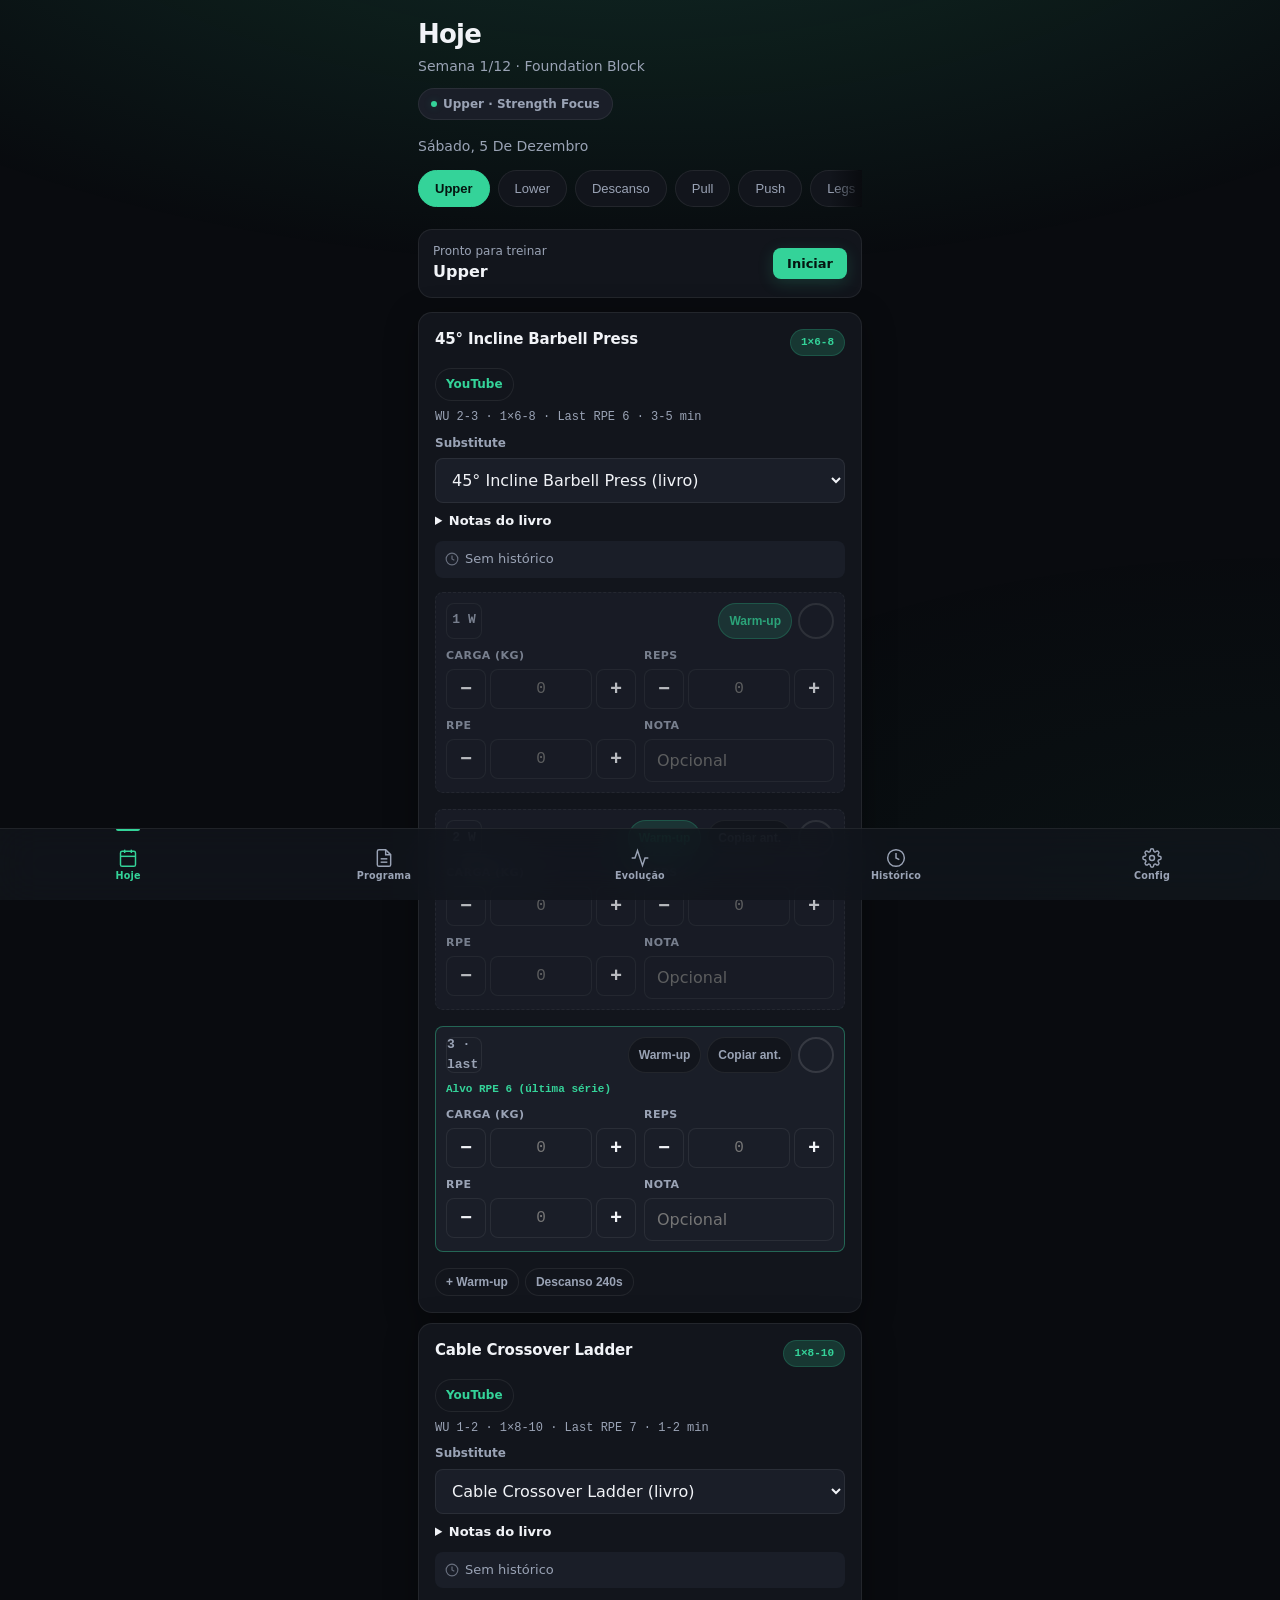
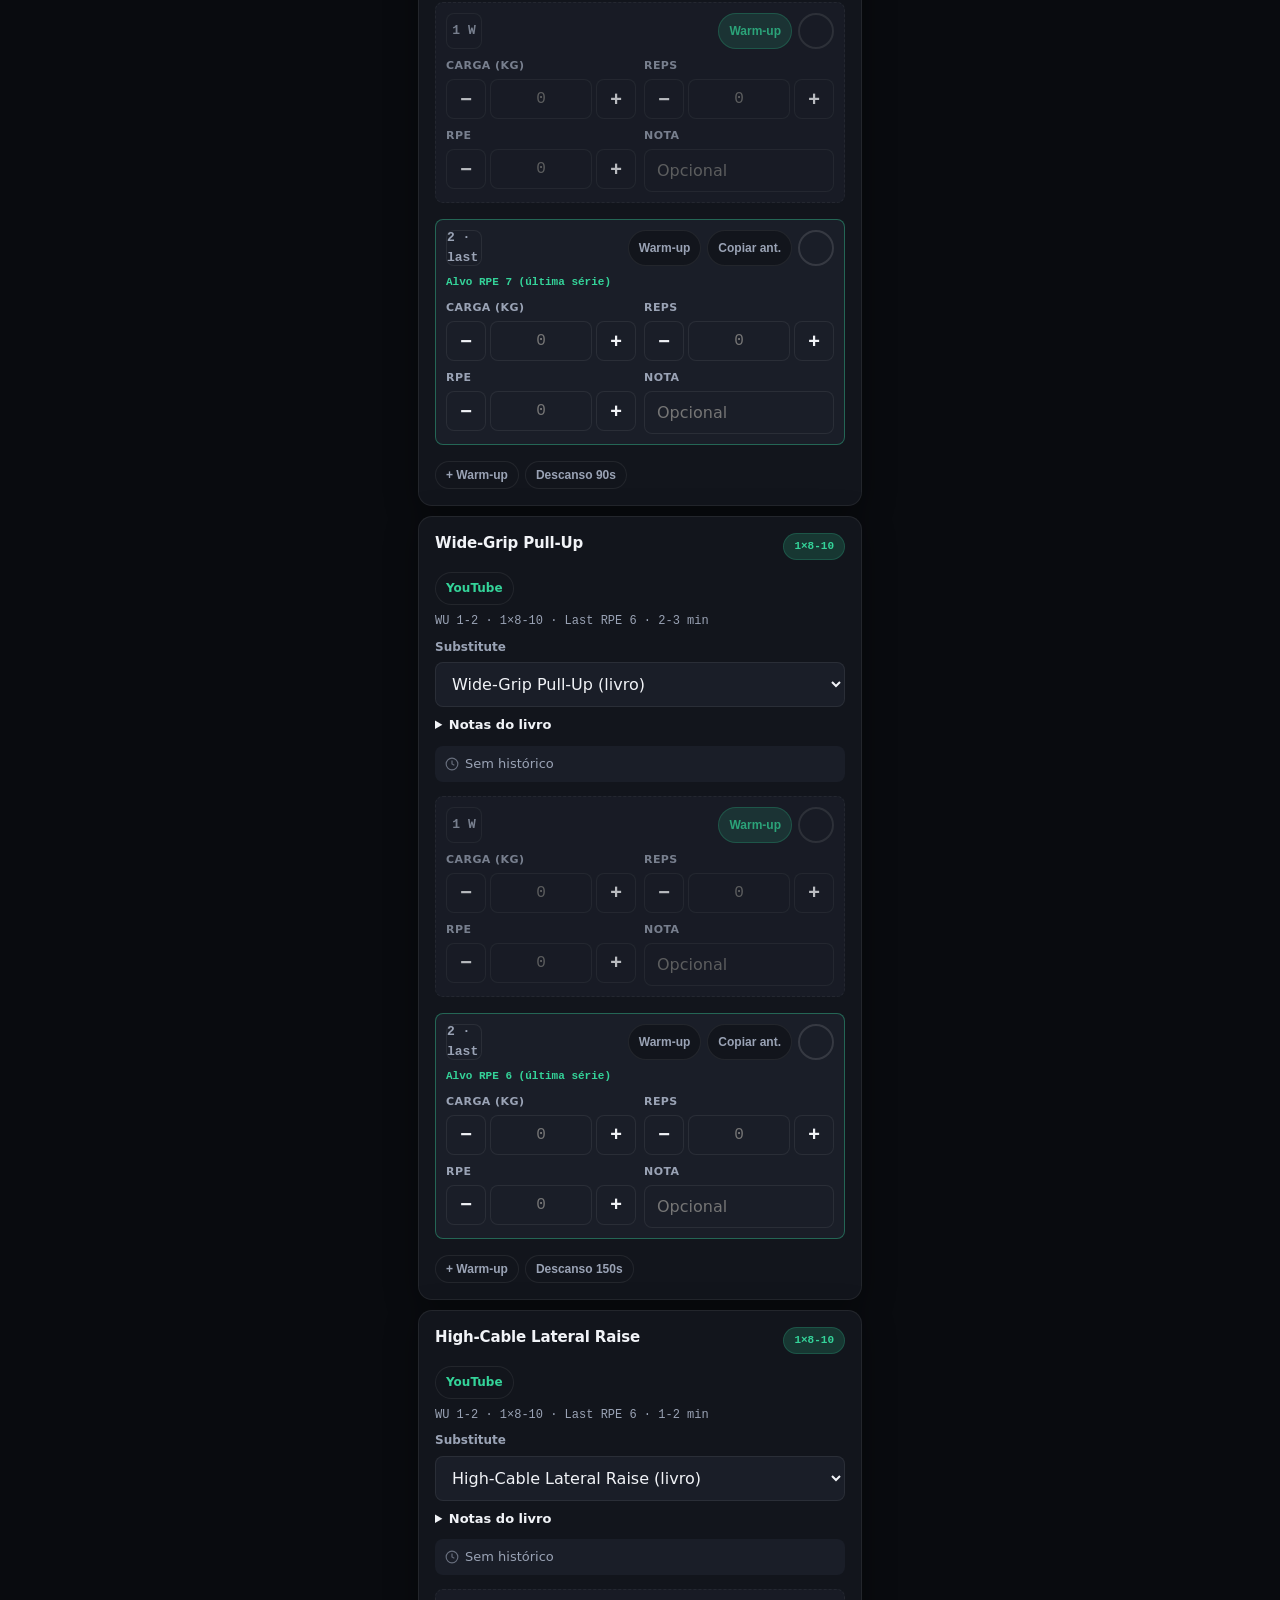
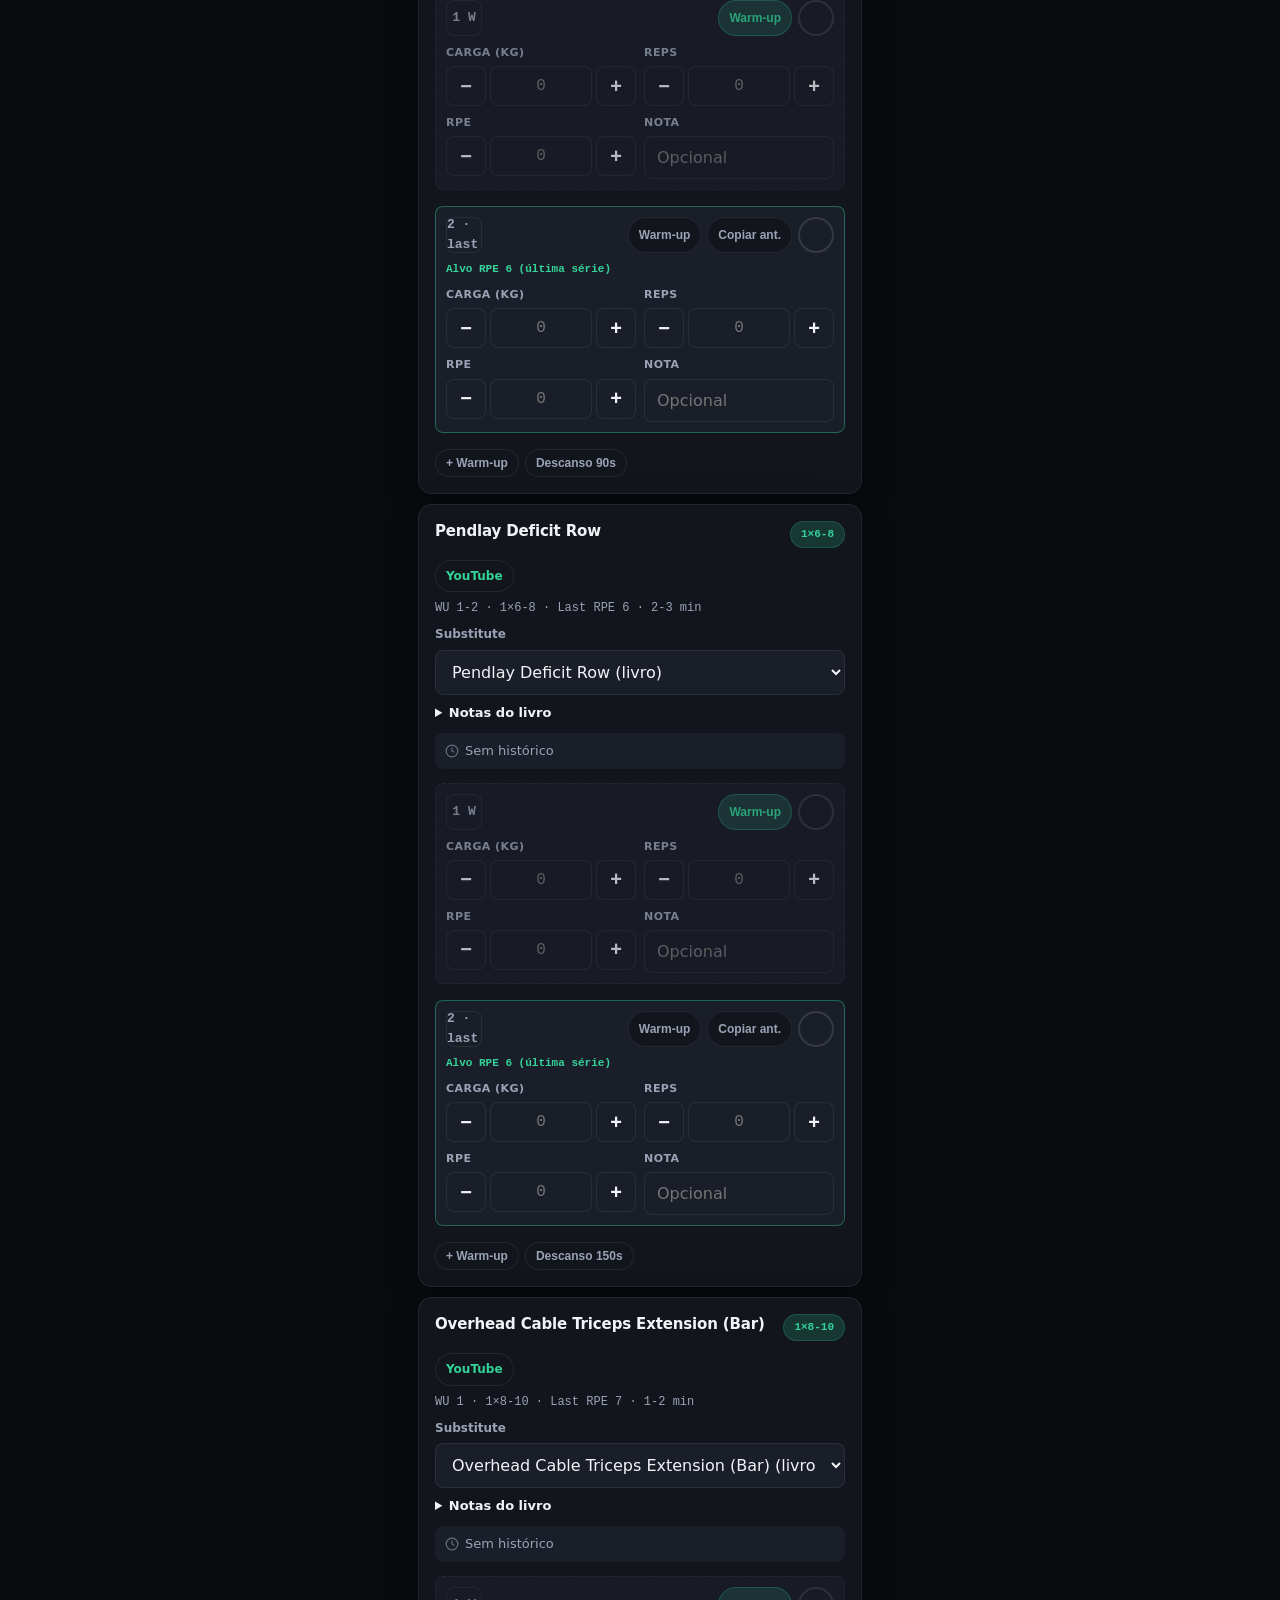
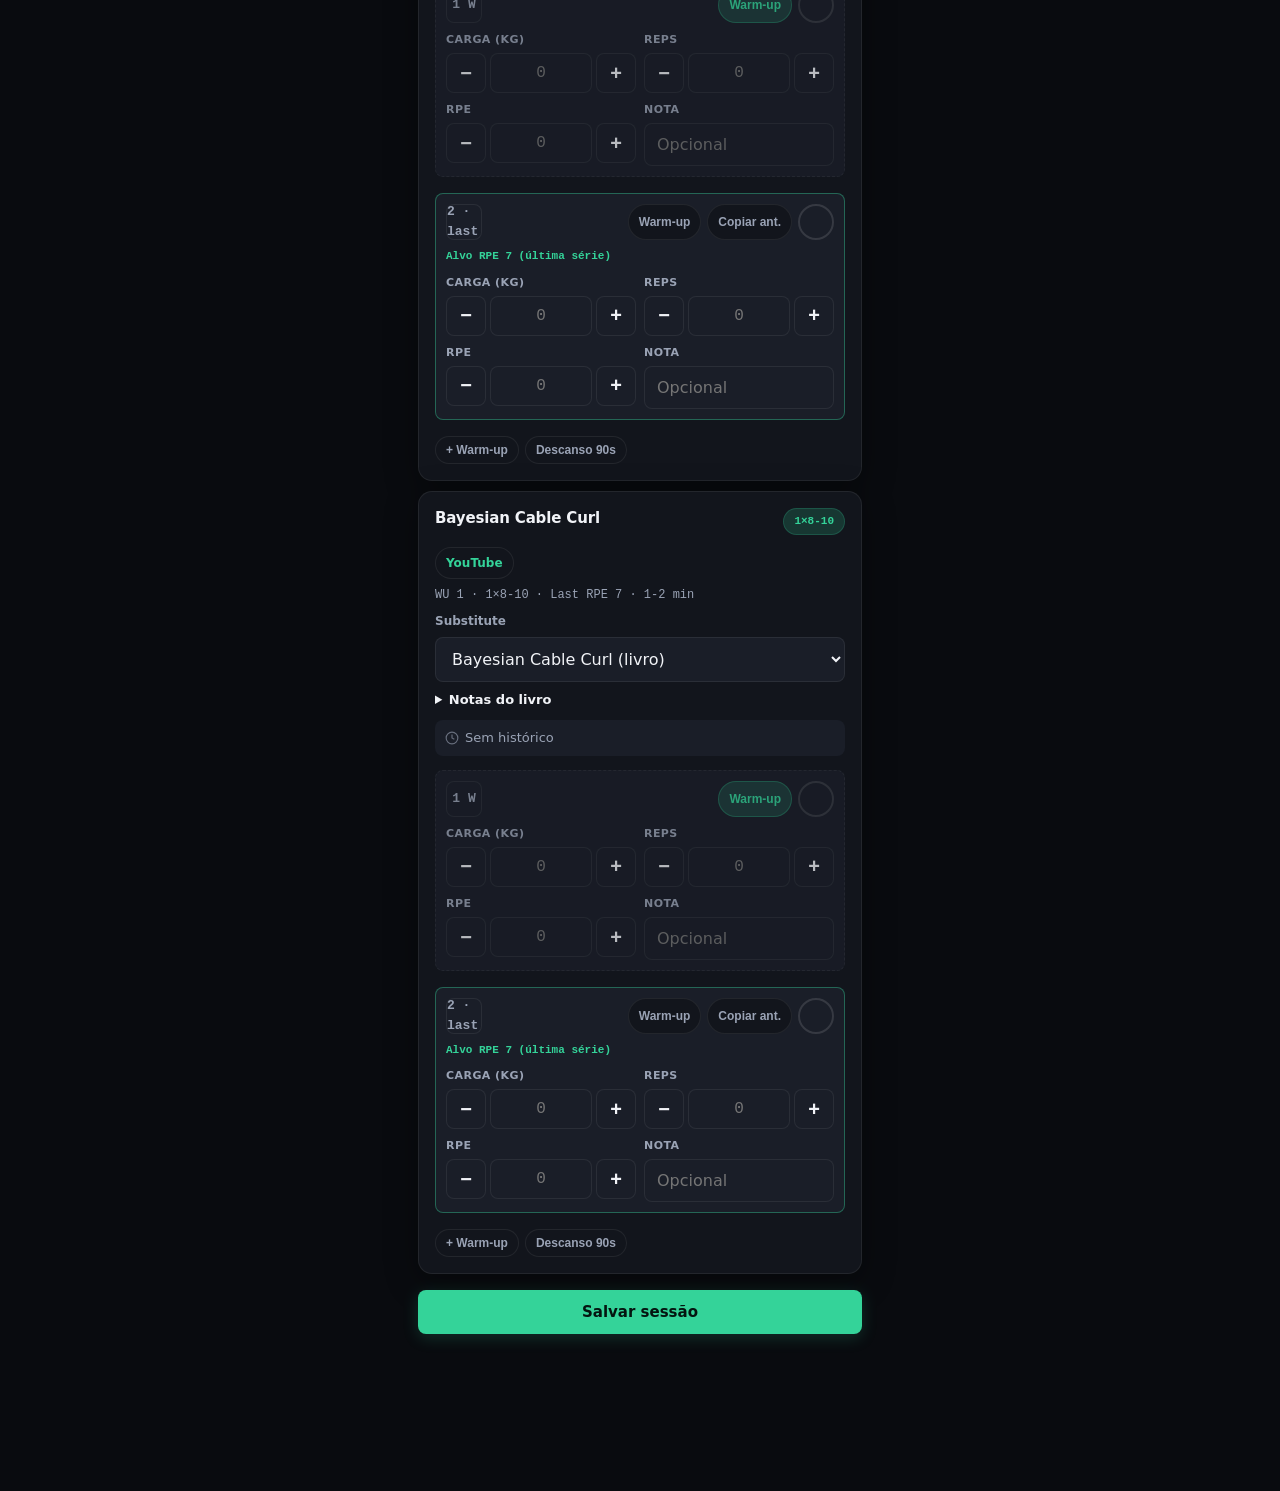
==== commit ace49fc5: "feat: tracker dedicado ao BBTS Beginner (12 semanas) Substitui o plano PPL genérico pelo programa Je" ====
--- a/index.html
+++ b/index.html
@@ -7,7 +7,7 @@
   <meta name="mobile-web-app-capable" content="yes">
   <meta name="apple-mobile-web-app-capable" content="yes">
   <meta name="apple-mobile-web-app-status-bar-style" content="black-translucent">
-  <title>Treino Tracker</title>
+  <title>BBTS Beginner Tracker</title>
   <link rel="manifest" href="manifest.webmanifest">
   <link rel="icon" href="icons/icon-192.png">
   <link rel="apple-touch-icon" href="icons/icon-192.png">
@@ -34,9 +34,9 @@
       <svg viewBox="0 0 24 24" fill="none" stroke="currentColor" stroke-width="1.75"><rect x="3" y="4" width="18" height="18" rx="2"/><line x1="16" y1="2" x2="16" y2="6"/><line x1="8" y1="2" x2="8" y2="6"/><line x1="3" y1="10" x2="21" y2="10"/></svg>
       Hoje
     </button>
-    <button data-tab="plano" aria-label="Plano">
+    <button data-tab="plano" aria-label="Programa">
       <svg viewBox="0 0 24 24" fill="none" stroke="currentColor" stroke-width="1.75"><path d="M14 2H6a2 2 0 0 0-2 2v16a2 2 0 0 0 2 2h12a2 2 0 0 0 2-2V8z"/><polyline points="14 2 14 8 20 8"/><line x1="16" y1="13" x2="8" y2="13"/><line x1="16" y1="17" x2="8" y2="17"/></svg>
-      Plano
+      Programa
     </button>
     <button data-tab="evolucao" aria-label="Evolução">
       <svg viewBox="0 0 24 24" fill="none" stroke="currentColor" stroke-width="1.75"><polyline points="22 12 18 12 15 21 9 3 6 12 2 12"/></svg>
--- a/css/app.css
+++ b/css/app.css
@@ -699,3 +699,36 @@
 }
 .nav-5 button { font-size: 0.6rem; gap: 2px; padding: 8px 2px; }
 .nav-5 button svg { width: 20px; height: 20px; }
+
+/* BBTS program UI */
+.day-chip.current-day { box-shadow: inset 0 -2px 0 var(--accent); }
+.hoje-date { margin: -4px 0 12px; text-transform: capitalize; }
+.prescribed {
+  font-size: 0.75rem; color: var(--text-secondary); font-family: var(--mono);
+  margin-bottom: 8px; line-height: 1.4;
+}
+.ex-meta-row { display: flex; gap: 6px; flex-wrap: wrap; align-items: center; margin: 0 0 8px; }
+.badge.inten {
+  background: rgba(248,113,113,0.12); color: #f87171;
+  border: 1px solid rgba(248,113,113,0.25);
+}
+.youtube-link { text-decoration: none; color: var(--accent); }
+.sub-tag {
+  font-size: 0.65rem; font-weight: 700; color: var(--accent);
+  text-transform: uppercase; letter-spacing: 0.04em;
+}
+.ex-notes {
+  margin: 8px 0 10px; font-size: 0.8125rem; color: var(--text-secondary);
+}
+.ex-notes summary { cursor: pointer; font-weight: 600; color: var(--text); }
+.ex-notes p { margin: 8px 0 0; line-height: 1.45; }
+.set-row-v2.last-working { border-color: rgba(52,211,153,0.4); }
+.set-rpe-target {
+  font-size: 0.6875rem; font-weight: 600; color: var(--accent);
+  font-family: var(--mono);
+}
+.rest-day-card { text-align: center; padding: 28px 18px; }
+.program-nav { margin-bottom: 14px; }
+.program-nav .session-meta { margin-bottom: 6px; }
+.exercise-item .badge { margin-left: 4px; vertical-align: middle; }
+.exercise-item .chip-btn { margin-left: 4px; }
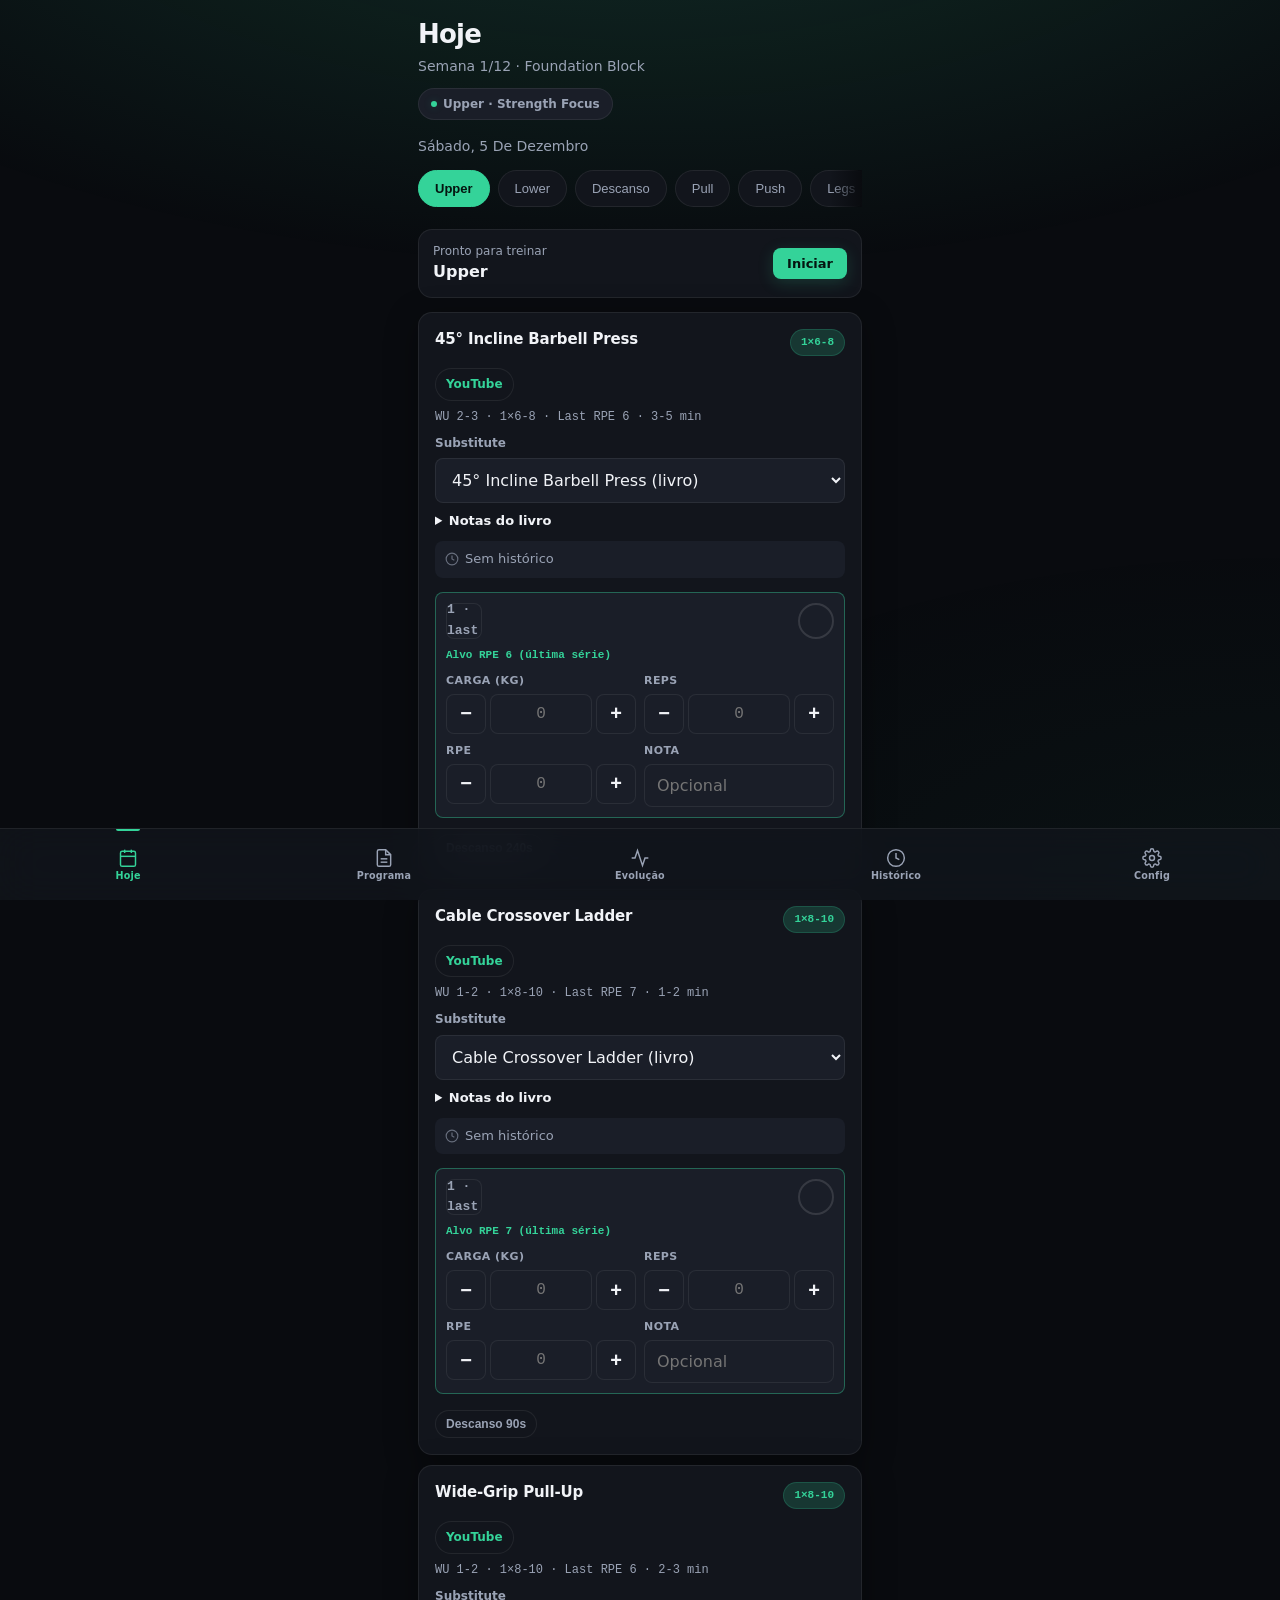
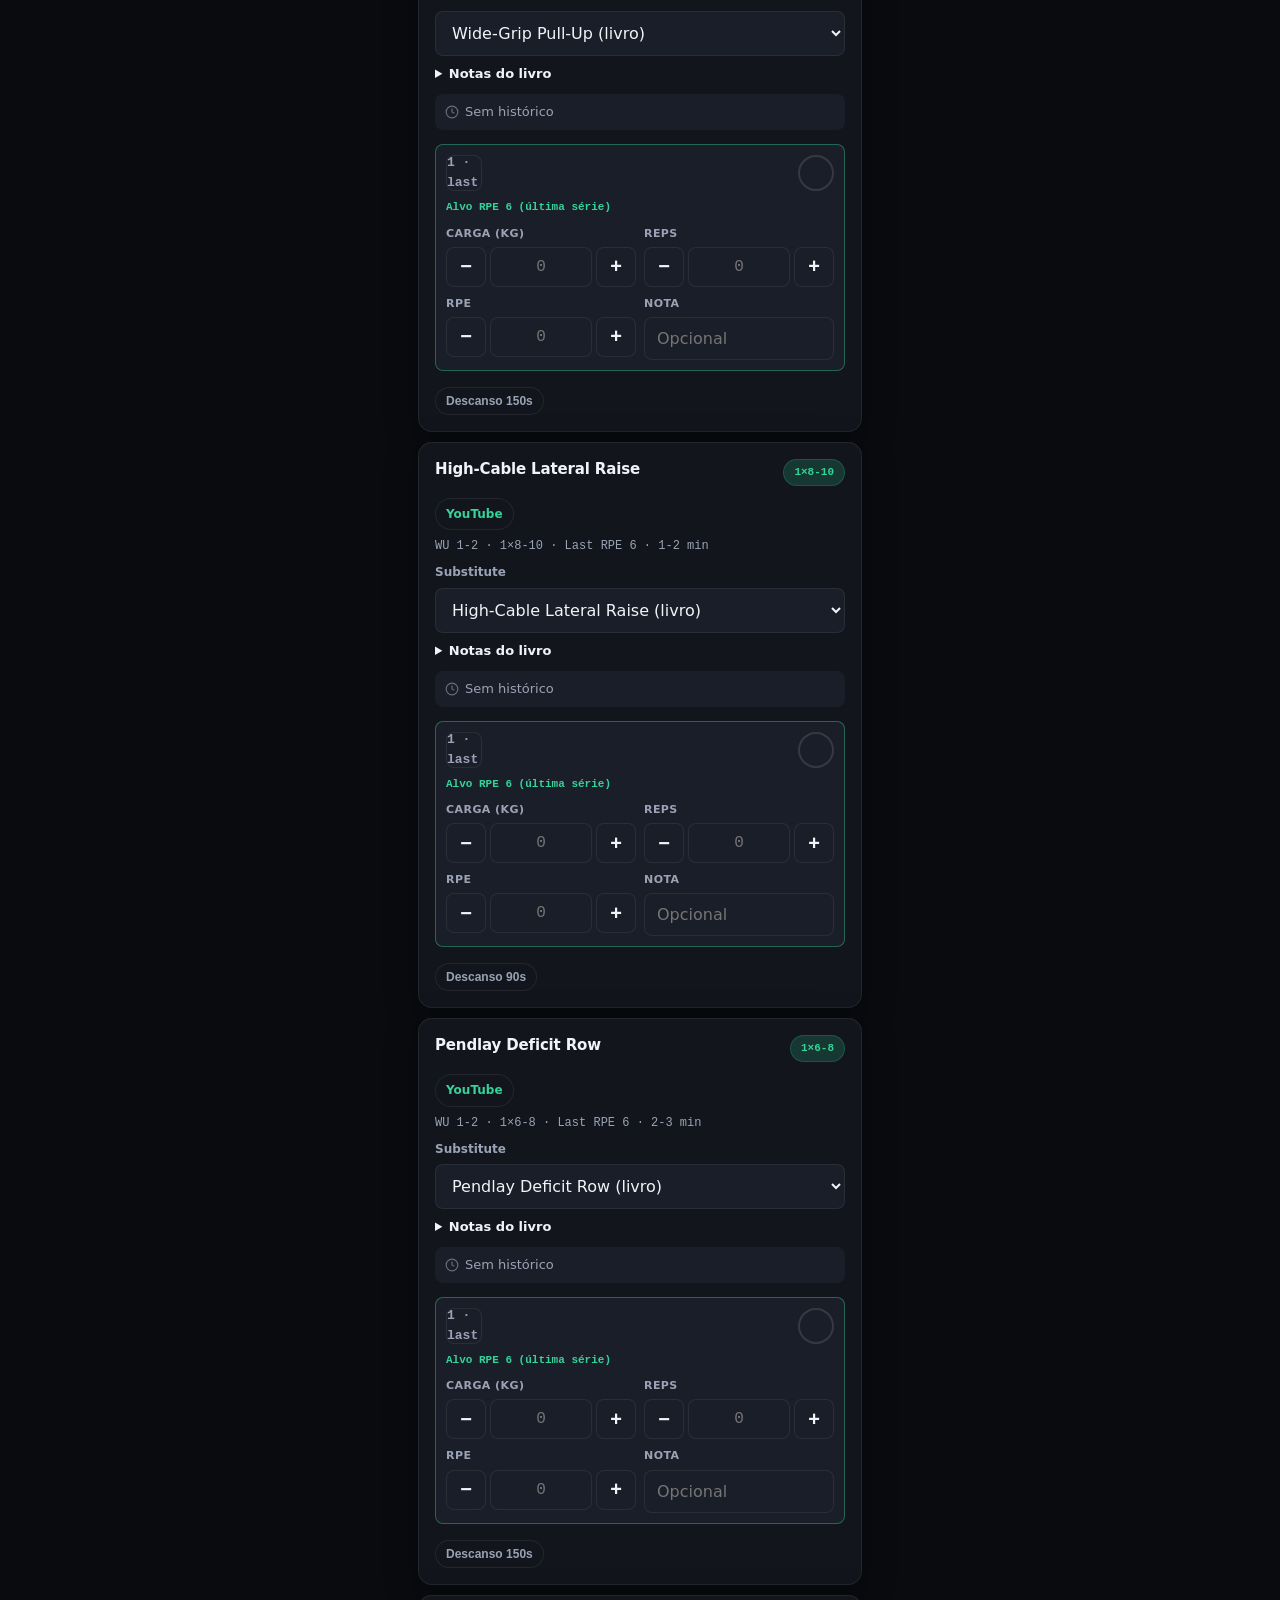
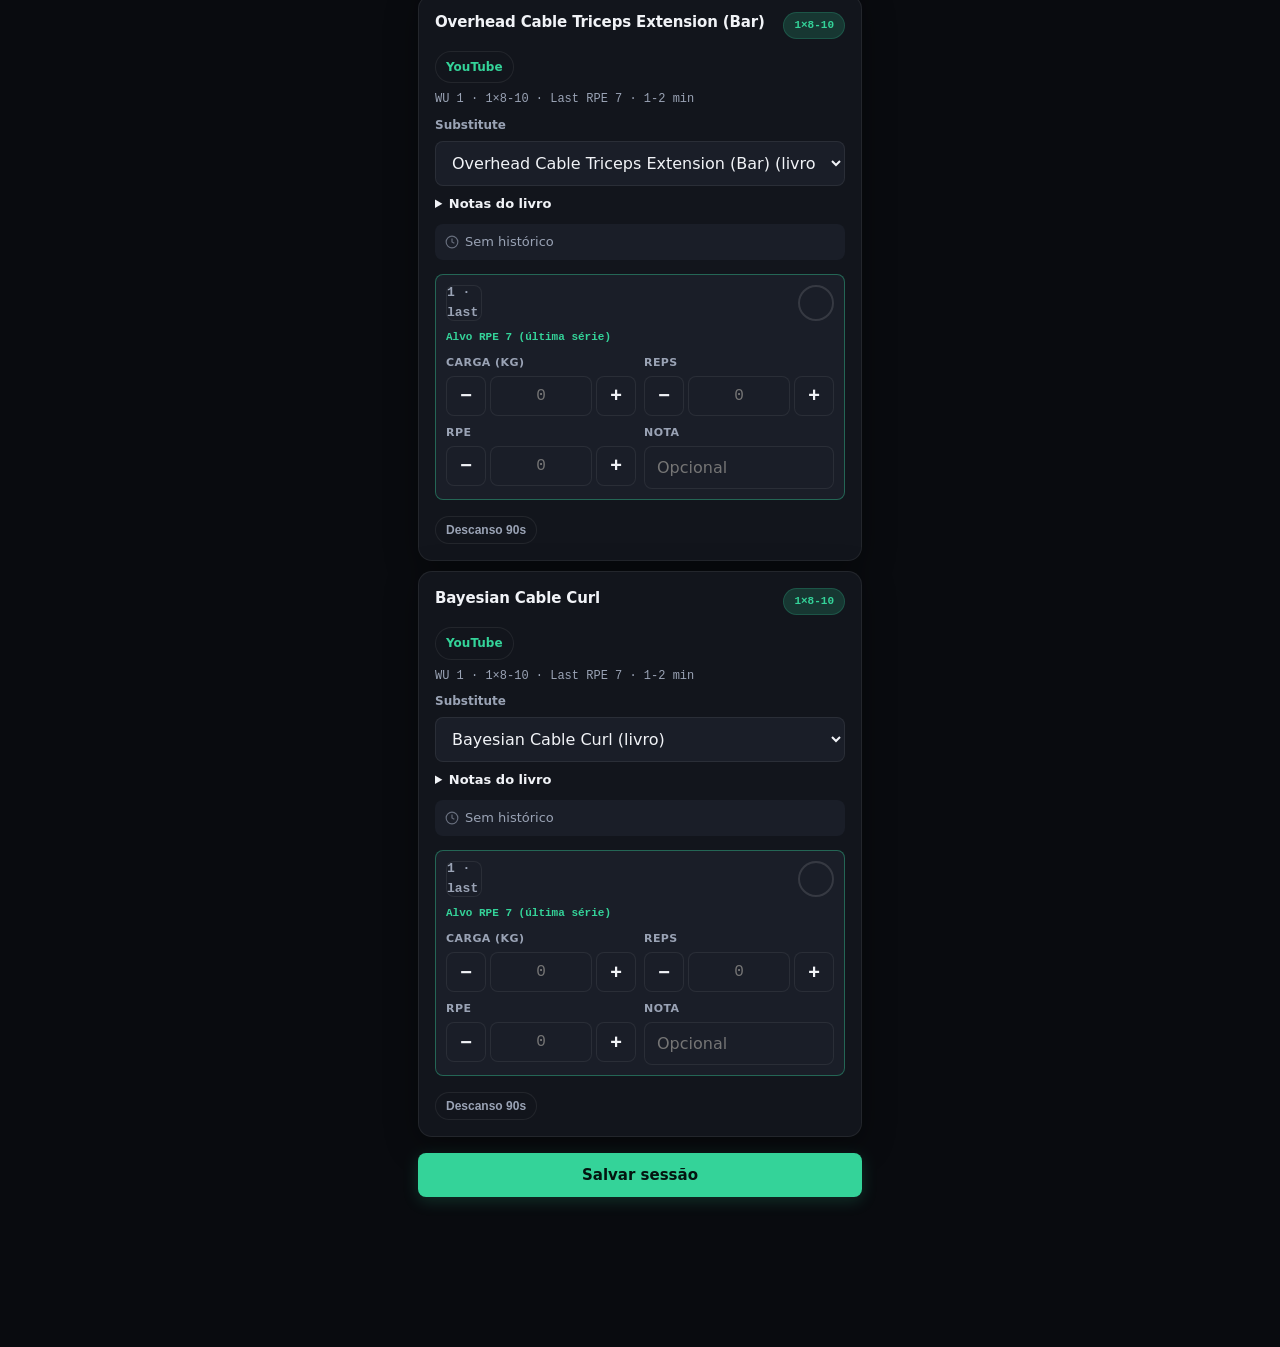
==== commit df70bd4a: "fix: toast flutuante de descanso e remoção do tracking de warm-up Timer de descanso fica fixo acima " ====
--- a/index.html
+++ b/index.html
@@ -56,6 +56,14 @@
     <div class="modal" id="modal-content"></div>
   </div>
   <div id="toast" class="toast" role="status" aria-live="polite"></div>
+  <div id="rest-toast" class="rest-toast" role="status" aria-live="polite" hidden>
+    <div class="rest-toast-label">Descanso</div>
+    <div class="rest-toast-value" id="rest-timer-value">00:00</div>
+    <div class="rest-toast-actions">
+      <button type="button" class="btn btn-secondary btn-sm" id="skip-rest">Pular</button>
+      <button type="button" class="btn btn-secondary btn-sm" id="add-rest-30">+30s</button>
+    </div>
+  </div>
   <input type="file" id="import-file" accept=".json,application/json" hidden>
 
   <script type="module" src="js/app.js"></script>
--- a/css/app.css
+++ b/css/app.css
@@ -630,16 +630,52 @@
   font-family: var(--mono); font-size: 1.25rem; font-weight: 700; color: var(--accent);
 }
 .session-meta { font-size: 0.75rem; color: var(--text-secondary); }
-.rest-timer-bar {
-  display: none; margin-bottom: 14px; padding: 14px;
-  background: var(--accent-glow); border: 1px solid rgba(52,211,153,0.25);
-  border-radius: var(--radius); text-align: center;
-}
-.rest-timer-bar.active { display: block; }
-.rest-timer-value {
-  font-family: var(--mono); font-size: 2rem; font-weight: 700; color: var(--accent);
-}
-.rest-timer-actions { display: flex; gap: 8px; justify-content: center; margin-top: 10px; }
+.rest-toast {
+  position: fixed;
+  left: 50%;
+  bottom: calc(var(--nav-h) + var(--safe-b) + 16px);
+  transform: translateX(-50%) translateY(16px);
+  z-index: 280;
+  min-width: min(280px, calc(100vw - 32px));
+  max-width: calc(100vw - 32px);
+  padding: 14px 18px 12px;
+  text-align: center;
+  background: var(--surface);
+  color: var(--text);
+  border: 1px solid rgba(52, 211, 153, 0.35);
+  border-radius: 18px;
+  box-shadow: var(--shadow), 0 0 0 1px var(--accent-glow);
+  opacity: 0;
+  visibility: hidden;
+  pointer-events: none;
+  transition: opacity 0.25s var(--ease), transform 0.25s var(--ease), visibility 0.25s;
+}
+.rest-toast.show {
+  opacity: 1;
+  visibility: visible;
+  pointer-events: auto;
+  transform: translateX(-50%) translateY(0);
+}
+.rest-toast-label {
+  font-size: 0.75rem;
+  font-weight: 600;
+  color: var(--text-secondary);
+  letter-spacing: 0.04em;
+  text-transform: uppercase;
+}
+.rest-toast-value {
+  font-family: var(--mono);
+  font-size: 2rem;
+  font-weight: 700;
+  color: var(--accent);
+  line-height: 1.15;
+  margin: 4px 0 10px;
+}
+.rest-toast-actions {
+  display: flex;
+  gap: 8px;
+  justify-content: center;
+}
 
 /* Steppers */
 .stepper {
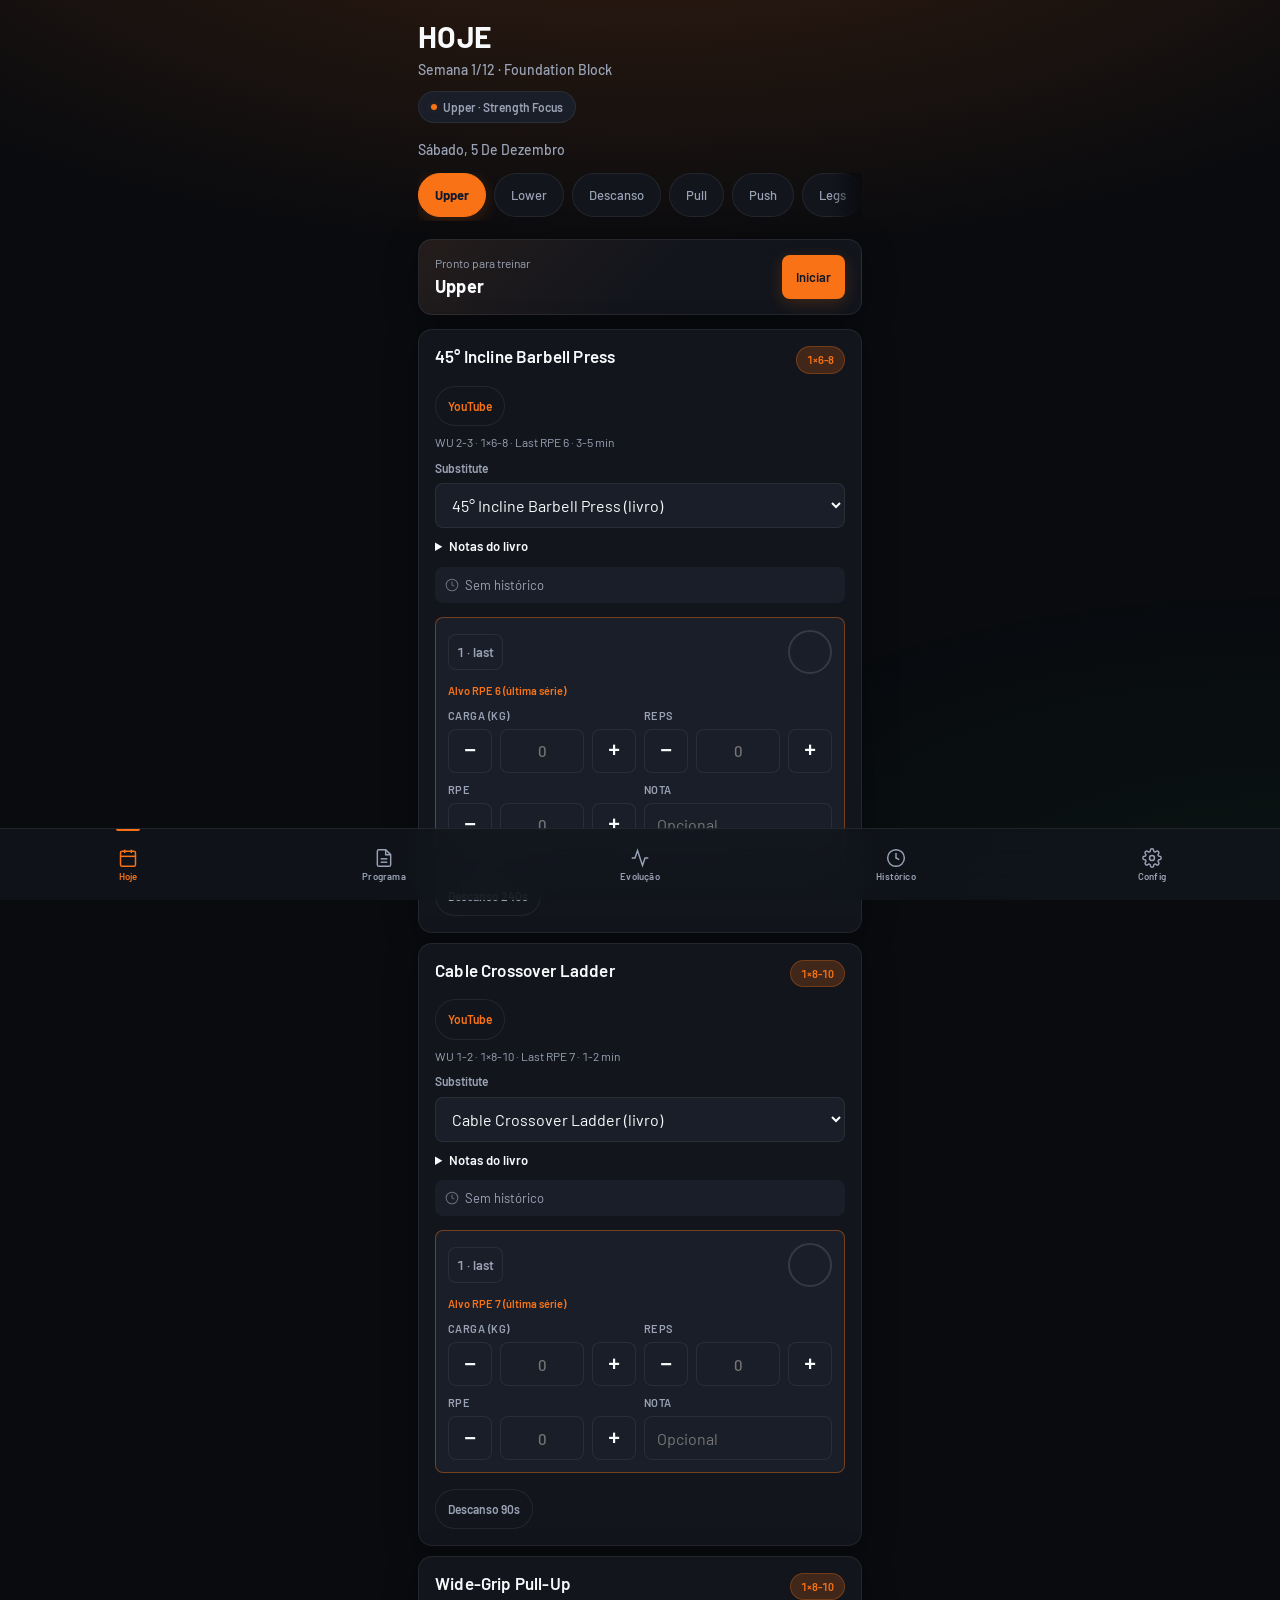
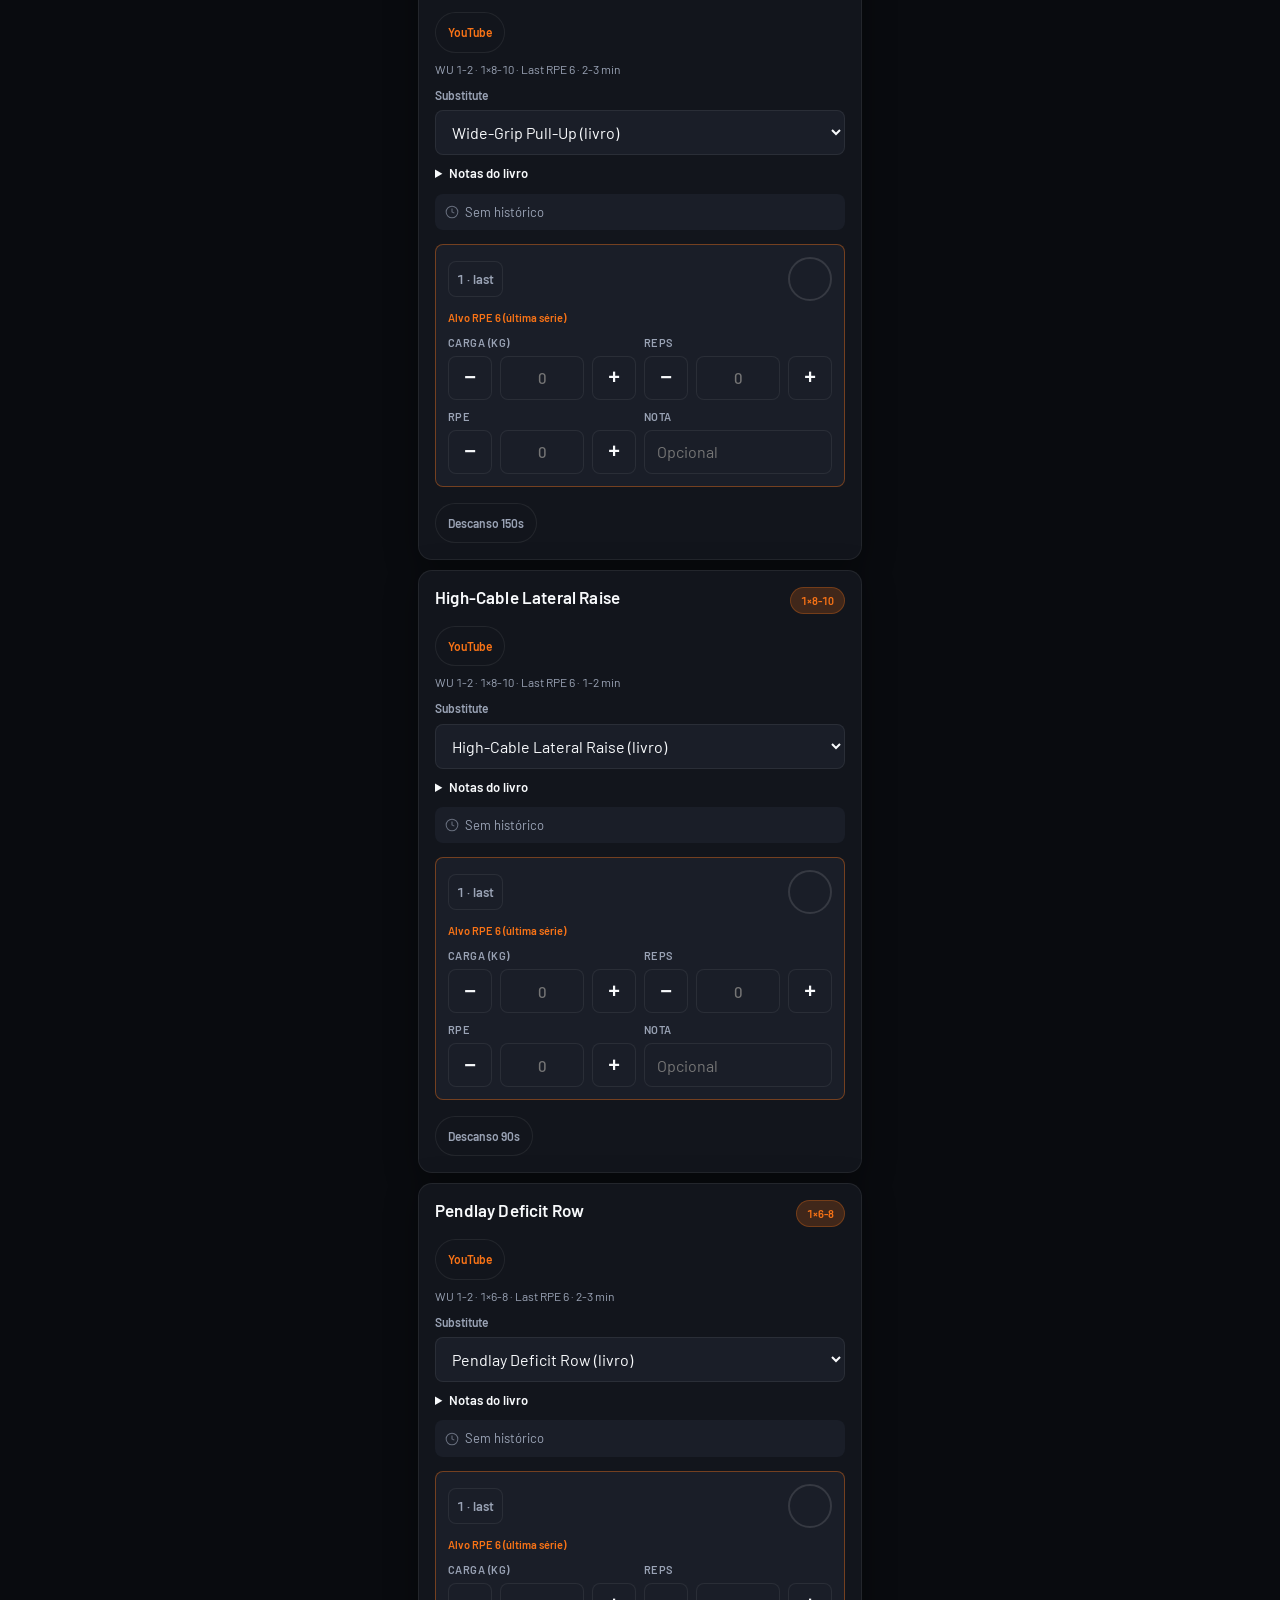
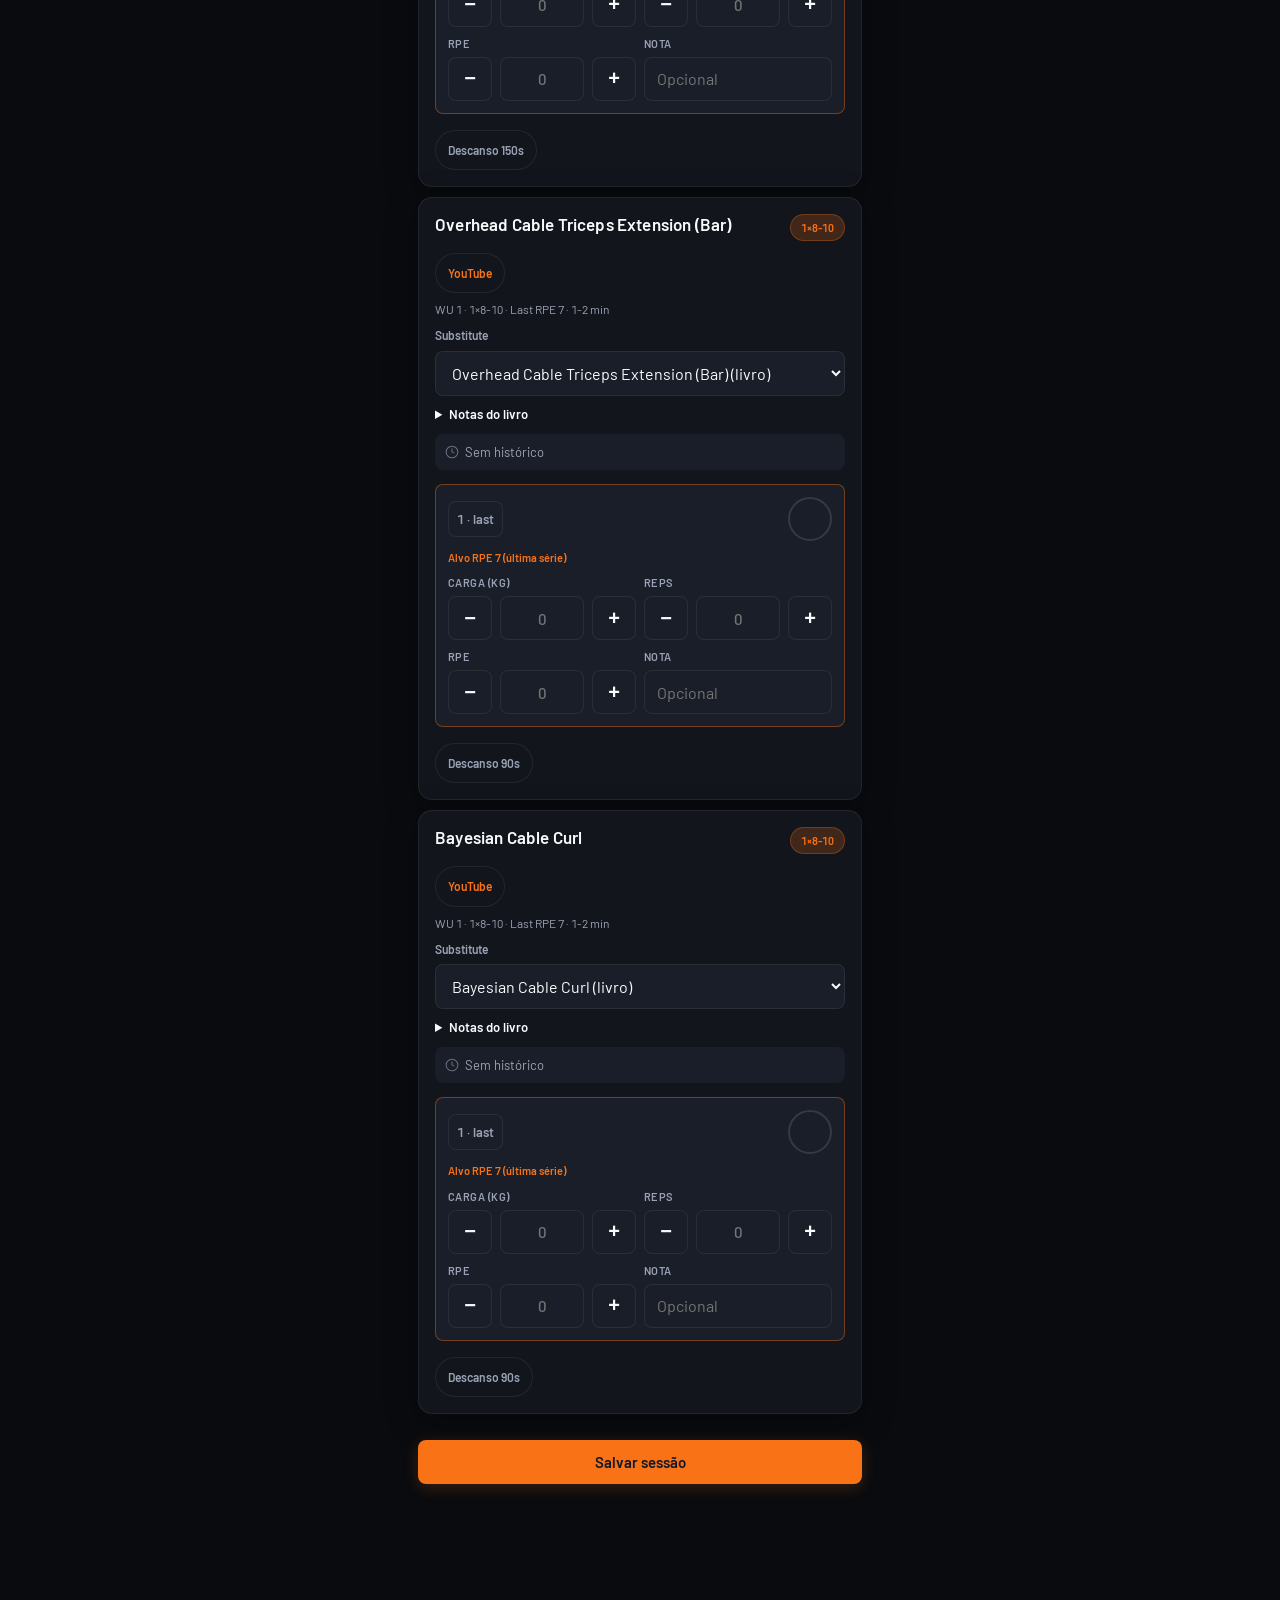
==== commit 026bd878: "Apply Modern Dark athletic UI redesign for the workout tracker. EOF" ====
--- a/index.html
+++ b/index.html
@@ -3,7 +3,7 @@
 <head>
   <meta charset="UTF-8">
   <meta name="viewport" content="width=device-width, initial-scale=1.0, viewport-fit=cover">
-  <meta name="theme-color" content="#090b0f">
+  <meta name="theme-color" content="#F97316">
   <meta name="mobile-web-app-capable" content="yes">
   <meta name="apple-mobile-web-app-capable" content="yes">
   <meta name="apple-mobile-web-app-status-bar-style" content="black-translucent">
@@ -12,7 +12,7 @@
   <link rel="icon" href="icons/icon-192.png">
   <link rel="apple-touch-icon" href="icons/icon-192.png">
   <link rel="preconnect" href="https://fonts.bunny.net">
-  <link href="https://fonts.bunny.net/css?family=plus-jakarta-sans:400,500,600,700|jetbrains-mono:500" rel="stylesheet">
+  <link href="https://fonts.bunny.net/css?family=barlow:300,400,500,600,700|barlow-condensed:400,500,600,700" rel="stylesheet">
   <link rel="stylesheet" href="css/app.css">
 </head>
 <body>
--- a/css/app.css
+++ b/css/app.css
@@ -6,15 +6,19 @@
   --surface3: #222733;
   --border: rgba(255,255,255,0.07);
   --border-strong: rgba(255,255,255,0.12);
-  --text: #f1f3f7;
+  --text: #F8FAFC;
   --text-secondary: #9aa3b5;
-  --accent: #34d399;
-  --accent-dim: #059669;
-  --accent-glow: rgba(52,211,153,0.18);
-  --accent-text: #041510;
-  --danger: #f87171;
-  --danger-bg: rgba(248,113,113,0.1);
-  --success: #34d399;
+  --accent: #F97316;
+  --accent-dim: #EA580C;
+  --accent-glow: rgba(249,115,22,0.20);
+  --accent-text: #0F172A;
+  --secondary: #FB923C;
+  --success: #22C55E;
+  --success-glow: rgba(34,197,94,0.16);
+  --danger: #EF4444;
+  --danger-bg: rgba(239,68,68,0.12);
+  --ring: #F97316;
+  --muted: #37414F;
   --radius-sm: 8px;
   --radius: 14px;
   --radius-lg: 18px;
@@ -22,9 +26,15 @@
   --safe-t: env(safe-area-inset-top, 0px);
   --safe-b: env(safe-area-inset-bottom, 0px);
   --shadow: 0 8px 32px rgba(0,0,0,0.35);
-  --font: 'Plus Jakarta Sans', system-ui, sans-serif;
-  --mono: 'JetBrains Mono', ui-monospace, monospace;
+  --font: 'Barlow', system-ui, sans-serif;
+  --font-display: 'Barlow Condensed', 'Barlow', system-ui, sans-serif;
+  --mono: 'Barlow', ui-monospace, monospace;
   --ease: cubic-bezier(0.16, 1, 0.3, 1);
+  --press-duration: 200ms;
+  --space-xs: 4px;
+  --space-sm: 8px;
+  --space-md: 16px;
+  --space-lg: 24px;
 }
 [data-theme="light"] {
   --bg: #f4f6fa;
@@ -36,11 +46,17 @@
   --border-strong: rgba(15,23,42,0.14);
   --text: #0f172a;
   --text-secondary: #64748b;
-  --accent: #059669;
-  --accent-dim: #047857;
-  --accent-glow: rgba(5,150,105,0.12);
+  --accent: #EA580C;
+  --accent-dim: #C2410C;
+  --accent-glow: rgba(234,88,12,0.14);
   --accent-text: #ffffff;
+  --secondary: #FB923C;
+  --success: #16A34A;
+  --success-glow: rgba(22,163,74,0.12);
+  --danger: #EF4444;
   --danger-bg: rgba(239,68,68,0.08);
+  --ring: #EA580C;
+  --muted: #E2E8F0;
   --shadow: 0 8px 32px rgba(15,23,42,0.08);
 }
 *, *::before, *::after { box-sizing: border-box; margin: 0; padding: 0; }
@@ -52,6 +68,7 @@
   min-height: 100dvh;
   line-height: 1.55;
   -webkit-font-smoothing: antialiased;
+  overscroll-behavior: contain;
 }
 body::before {
   content: '';
@@ -59,7 +76,7 @@
   inset: 0;
   background:
     radial-gradient(ellipse 80% 50% at 50% -20%, var(--accent-glow), transparent),
-    radial-gradient(ellipse 60% 40% at 100% 100%, rgba(52,211,153,0.04), transparent);
+    radial-gradient(ellipse 55% 35% at 100% 100%, rgba(34,197,94,0.05), transparent);
   pointer-events: none;
   z-index: 0;
 }
@@ -81,17 +98,51 @@
   from { opacity: 0; transform: translateY(6px); }
   to { opacity: 1; transform: translateY(0); }
 }
+@keyframes staggerIn {
+  from { opacity: 0; transform: translateY(12px) scale(0.97); }
+  to { opacity: 1; transform: translateY(0) scale(1); }
+}
+.stagger-item {
+  animation: staggerIn 0.4s var(--ease) both;
+}
+.stagger-item:nth-child(1) { animation-delay: 0.02s; }
+.stagger-item:nth-child(2) { animation-delay: 0.07s; }
+.stagger-item:nth-child(3) { animation-delay: 0.12s; }
+.stagger-item:nth-child(4) { animation-delay: 0.17s; }
+.stagger-item:nth-child(5) { animation-delay: 0.22s; }
+.stagger-item:nth-child(6) { animation-delay: 0.27s; }
+.stagger-item:nth-child(7) { animation-delay: 0.32s; }
+.stagger-item:nth-child(8) { animation-delay: 0.37s; }
+.stagger-item:nth-child(9) { animation-delay: 0.42s; }
+.stagger-item:nth-child(n+10) { animation-delay: 0.45s; }
+
+:focus-visible {
+  outline: 2px solid var(--ring);
+  outline-offset: 2px;
+}
+button:focus:not(:focus-visible),
+a:focus:not(:focus-visible) {
+  outline: none;
+}
+
 @media (prefers-reduced-motion: reduce) {
-  .screen { animation: none; }
-  *, *::before, *::after { transition-duration: 0.01ms !important; }
-}
+  .screen,
+  .stagger-item { animation: none; }
+  *, *::before, *::after {
+    transition-duration: 0.01ms !important;
+    animation-duration: 0.01ms !important;
+  }
+}
+
 .page-header { margin-bottom: 20px; }
 .page-header h1 {
-  font-size: 1.625rem;
+  font-family: var(--font-display);
+  font-size: 1.875rem;
   font-weight: 700;
-  letter-spacing: -0.03em;
-  line-height: 1.15;
+  letter-spacing: 0.01em;
+  line-height: 1.1;
   margin-bottom: 6px;
+  text-transform: uppercase;
 }
 .subtitle {
   color: var(--text-secondary);
@@ -104,6 +155,7 @@
   gap: 6px;
   margin-top: 10px;
   padding: 6px 12px;
+  min-height: 32px;
   background: var(--surface2);
   border: 1px solid var(--border);
   border-radius: 99px;
@@ -125,7 +177,7 @@
   padding: 16px;
   margin-bottom: 10px;
   box-shadow: var(--shadow);
-  transition: border-color 0.2s var(--ease);
+  transition: border-color 0.2s var(--ease), transform var(--press-duration) var(--ease);
 }
 .card-header {
   display: flex;
@@ -135,11 +187,12 @@
   margin-bottom: 12px;
 }
 .card-title {
-  font-weight: 600;
-  font-size: 0.9375rem;
-  line-height: 1.35;
+  font-family: var(--font-display);
+  font-weight: 600;
+  font-size: 1.0625rem;
+  line-height: 1.25;
   flex: 1;
-  letter-spacing: -0.01em;
+  letter-spacing: 0.01em;
 }
 .badge {
   font-size: 0.6875rem;
@@ -150,11 +203,12 @@
   color: var(--text-secondary);
   white-space: nowrap;
   font-family: var(--mono);
+  font-variant-numeric: tabular-nums;
 }
 .badge.accent {
   background: var(--accent-glow);
   color: var(--accent);
-  border: 1px solid rgba(52,211,153,0.2);
+  border: 1px solid rgba(249,115,22,0.28);
 }
 .last-session {
   display: flex;
@@ -177,7 +231,7 @@
 }
 .set-row--bw { grid-template-columns: 36px 1fr; }
 .set-num {
-  width: 36px;
+  min-width: 36px;
   height: 36px;
   display: flex;
   align-items: center;
@@ -185,10 +239,12 @@
   font-size: 0.8125rem;
   font-weight: 600;
   font-family: var(--mono);
+  font-variant-numeric: tabular-nums;
   color: var(--text-secondary);
   background: var(--surface2);
   border: 1px solid var(--border);
   border-radius: var(--radius-sm);
+  padding: 0 8px;
 }
 .field label {
   font-size: 0.6875rem;
@@ -208,6 +264,7 @@
   padding: 11px 12px;
   font-size: 1rem;
   width: 100%;
+  min-height: 44px;
   transition: border-color 0.2s var(--ease), box-shadow 0.2s var(--ease);
 }
 input:focus, select:focus, textarea:focus {
@@ -215,25 +272,50 @@
   border-color: var(--accent);
   box-shadow: 0 0 0 3px var(--accent-glow);
 }
-input[type="number"] { font-family: var(--mono); font-weight: 500; -moz-appearance: textfield; }
+input[type="number"] {
+  font-family: var(--mono);
+  font-weight: 500;
+  font-variant-numeric: tabular-nums;
+  -moz-appearance: textfield;
+}
 input::-webkit-outer-spin-button,
 input::-webkit-inner-spin-button { -webkit-appearance: none; }
 select { cursor: pointer; }
+
+button,
+.btn,
+.day-chip,
+.icon-btn,
+.chip-btn,
+.chart-tab,
+.toggle,
+.alt-list li,
+.history-item,
+.set-check,
+a.youtube-link {
+  cursor: pointer;
+}
+
 .btn {
   display: inline-flex;
   align-items: center;
   justify-content: center;
   gap: 8px;
   padding: 13px 20px;
+  min-height: 44px;
   border: none;
   border-radius: var(--radius-sm);
   font-family: var(--font);
   font-size: 0.9375rem;
   font-weight: 600;
   cursor: pointer;
-  transition: transform 0.15s var(--ease), opacity 0.15s, background 0.2s;
-}
-.btn:active { transform: scale(0.98); }
+  transition:
+    transform var(--press-duration) var(--ease),
+    opacity 0.15s,
+    background 0.2s var(--ease),
+    box-shadow 0.2s var(--ease);
+}
+.btn:active { transform: scale(0.97); }
 .btn-primary {
   background: var(--accent);
   color: var(--accent-text);
@@ -245,8 +327,16 @@
   color: var(--text);
   border: 1px solid var(--border-strong);
 }
-.btn-danger { background: var(--danger-bg); color: var(--danger); border: 1px solid rgba(248,113,113,0.2); }
-.btn-sm { padding: 8px 14px; font-size: 0.8125rem; }
+.btn-danger {
+  background: var(--danger-bg);
+  color: var(--danger);
+  border: 1px solid rgba(239,68,68,0.25);
+}
+.btn-sm {
+  padding: 10px 14px;
+  font-size: 0.8125rem;
+  min-height: 44px;
+}
 .btn-block { width: 100%; }
 .btn-group { display: flex; gap: 10px; flex-wrap: wrap; margin-top: 14px; }
 .day-picker-wrap {
@@ -273,15 +363,22 @@
 .day-chip {
   flex-shrink: 0;
   padding: 10px 16px;
+  min-height: 44px;
   border-radius: 99px;
   border: 1px solid var(--border);
   background: var(--surface);
   color: var(--text-secondary);
+  font-family: var(--font);
   font-size: 0.8125rem;
   font-weight: 500;
   cursor: pointer;
   white-space: nowrap;
-  transition: all 0.2s var(--ease);
+  transition:
+    transform var(--press-duration) var(--ease),
+    background 0.2s var(--ease),
+    color 0.2s var(--ease),
+    border-color 0.2s var(--ease),
+    box-shadow 0.2s var(--ease);
 }
 .day-chip:active { transform: scale(0.97); }
 .day-chip.active {
@@ -325,9 +422,13 @@
   letter-spacing: 0.02em;
   cursor: pointer;
   padding: 10px 4px;
-  transition: color 0.2s var(--ease);
+  min-height: 44px;
+  transition:
+    color 0.2s var(--ease),
+    transform var(--press-duration) var(--ease);
   position: relative;
 }
+nav button:active { transform: scale(0.97); }
 nav button.active { color: var(--accent); }
 nav button.active::before {
   content: '';
@@ -350,10 +451,11 @@
   box-shadow: var(--shadow);
 }
 .plan-day-title {
+  font-family: var(--font-display);
   font-weight: 700;
-  font-size: 0.9375rem;
+  font-size: 1.0625rem;
   margin-bottom: 4px;
-  letter-spacing: -0.01em;
+  letter-spacing: 0.01em;
 }
 .plan-day-meta {
   font-size: 0.75rem;
@@ -367,34 +469,48 @@
   align-items: center;
   gap: 10px;
   padding: 12px 0;
+  min-height: 48px;
   border-bottom: 1px solid var(--border);
 }
 .exercise-item:last-child { border-bottom: none; }
 .exercise-info { flex: 1; min-width: 0; }
-.exercise-name { font-size: 0.875rem; font-weight: 600; line-height: 1.35; }
-.exercise-meta { font-size: 0.75rem; color: var(--text-secondary); margin-top: 2px; font-family: var(--mono); }
-.exercise-actions { display: flex; gap: 4px; flex-shrink: 0; }
+.exercise-name {
+  font-size: 0.875rem;
+  font-weight: 600;
+  line-height: 1.35;
+}
+.exercise-meta {
+  font-size: 0.75rem;
+  color: var(--text-secondary);
+  margin-top: 2px;
+  font-family: var(--mono);
+  font-variant-numeric: tabular-nums;
+}
+.exercise-actions { display: flex; gap: 8px; flex-shrink: 0; }
 .icon-btn {
   background: var(--surface2);
   border: 1px solid var(--border);
   border-radius: var(--radius-sm);
   color: var(--text-secondary);
-  width: 34px;
-  height: 34px;
+  width: 44px;
+  height: 44px;
   display: flex;
   align-items: center;
   justify-content: center;
   cursor: pointer;
   font-size: 0.875rem;
-  transition: all 0.15s var(--ease);
-}
-.icon-btn:active:not(:disabled) { transform: scale(0.93); background: var(--surface3); }
+  transition:
+    transform var(--press-duration) var(--ease),
+    background 0.15s var(--ease),
+    color 0.15s var(--ease);
+}
+.icon-btn:active:not(:disabled) { transform: scale(0.97); background: var(--surface3); }
 .icon-btn:disabled { opacity: 0.25; cursor: default; }
 .modal-overlay {
   display: none;
   position: fixed;
   inset: 0;
-  background: rgba(0,0,0,0.65);
+  background: rgba(0,0,0,0.55);
   backdrop-filter: blur(4px);
   z-index: 200;
   align-items: flex-end;
@@ -405,7 +521,7 @@
 .modal {
   background: var(--surface);
   border-radius: var(--radius-lg) var(--radius-lg) 0 0;
-  padding: 8px 20px 28px;
+  padding: 8px 20px calc(28px + var(--safe-b));
   width: 100%;
   max-width: 480px;
   max-height: 85dvh;
@@ -420,7 +536,14 @@
   border-radius: 99px;
   margin: 0 auto 16px;
 }
-.modal h3 { font-size: 1.0625rem; font-weight: 700; margin-bottom: 18px; letter-spacing: -0.02em; }
+.modal h3 {
+  font-family: var(--font-display);
+  font-size: 1.25rem;
+  font-weight: 700;
+  margin-bottom: 18px;
+  letter-spacing: 0.01em;
+  text-transform: uppercase;
+}
 .form-group { margin-bottom: 16px; }
 .form-group > label {
   font-size: 0.75rem;
@@ -432,15 +555,25 @@
 .alt-list { list-style: none; }
 .alt-list li {
   padding: 14px 16px;
+  min-height: 48px;
   border: 1px solid var(--border);
   border-radius: var(--radius-sm);
   margin-bottom: 8px;
   cursor: pointer;
   font-size: 0.9375rem;
   font-weight: 500;
-  transition: all 0.15s var(--ease);
-}
-.alt-list li:active { transform: scale(0.98); border-color: var(--accent); color: var(--accent); background: var(--accent-glow); }
+  transition:
+    transform var(--press-duration) var(--ease),
+    border-color 0.15s var(--ease),
+    background 0.15s var(--ease),
+    color 0.15s var(--ease);
+}
+.alt-list li:active {
+  transform: scale(0.97);
+  border-color: var(--accent);
+  color: var(--accent);
+  background: var(--accent-glow);
+}
 .chart-container {
   background: var(--surface);
   border: 1px solid var(--border);
@@ -449,10 +582,11 @@
   margin-bottom: 16px;
   box-shadow: var(--shadow);
 }
-.chart-tabs { display: flex; gap: 6px; margin-bottom: 14px; }
+.chart-tabs { display: flex; gap: 8px; margin-bottom: 14px; }
 .chart-tab {
   flex: 1;
-  padding: 9px 6px;
+  padding: 10px 6px;
+  min-height: 44px;
   border: 1px solid var(--border);
   border-radius: var(--radius-sm);
   background: var(--surface2);
@@ -462,8 +596,13 @@
   font-weight: 600;
   cursor: pointer;
   text-align: center;
-  transition: all 0.2s var(--ease);
-}
+  transition:
+    transform var(--press-duration) var(--ease),
+    background 0.2s var(--ease),
+    color 0.2s var(--ease),
+    border-color 0.2s var(--ease);
+}
+.chart-tab:active { transform: scale(0.97); }
 .chart-tab.active {
   background: var(--accent);
   color: var(--accent-text);
@@ -486,9 +625,10 @@
 .stat-value {
   font-size: 1.375rem;
   font-weight: 700;
-  font-family: var(--mono);
+  font-family: var(--font-display);
+  font-variant-numeric: tabular-nums;
   color: var(--accent);
-  letter-spacing: -0.02em;
+  letter-spacing: 0.01em;
 }
 .stat-label { font-size: 0.6875rem; color: var(--text-secondary); margin-top: 4px; font-weight: 500; }
 .toast {
@@ -499,6 +639,7 @@
   background: var(--surface);
   color: var(--text);
   padding: 12px 22px;
+  min-height: 44px;
   border-radius: 99px;
   font-size: 0.875rem;
   font-weight: 600;
@@ -528,7 +669,7 @@
   margin-bottom: 4px;
 }
 .plan-day-header .plan-day-title { margin-bottom: 0; flex: 1; }
-.plan-day-actions { display: flex; gap: 4px; flex-shrink: 0; }
+.plan-day-actions { display: flex; gap: 8px; flex-shrink: 0; }
 .empty-state {
   text-align: center;
   padding: 40px 20px;
@@ -547,7 +688,8 @@
   box-shadow: var(--shadow);
 }
 .config-section h3 {
-  font-size: 0.6875rem;
+  font-family: var(--font-display);
+  font-size: 0.75rem;
   font-weight: 700;
   color: var(--text-secondary);
   text-transform: uppercase;
@@ -558,7 +700,9 @@
   display: flex;
   justify-content: space-between;
   align-items: center;
+  gap: 12px;
   padding: 14px 0;
+  min-height: 52px;
   border-bottom: 1px solid var(--border);
   font-size: 0.9375rem;
   font-weight: 500;
@@ -568,6 +712,7 @@
 .toggle {
   width: 50px;
   height: 30px;
+  min-width: 50px;
   background: var(--surface2);
   border-radius: 99px;
   border: 1px solid var(--border);
@@ -617,17 +762,34 @@
 .update-banner.show { display: flex; }
 .update-banner button {
   background: var(--accent-text); color: var(--accent); border: none;
-  border-radius: 8px; padding: 6px 12px; font-weight: 700; cursor: pointer;
-}
+  border-radius: 8px; padding: 8px 12px; min-height: 36px; font-weight: 700; cursor: pointer;
+  transition: transform var(--press-duration) var(--ease);
+}
+.update-banner button:active { transform: scale(0.97); }
 
 /* Session bar */
 .session-bar {
   display: flex; align-items: center; justify-content: space-between; gap: 10px;
-  padding: 12px 14px; margin-bottom: 14px;
-  background: var(--surface); border: 1px solid var(--border); border-radius: var(--radius);
+  padding: 14px 16px; margin-bottom: 14px;
+  background:
+    linear-gradient(135deg, rgba(249,115,22,0.08), transparent 55%),
+    var(--surface);
+  border: 1px solid var(--border);
+  border-radius: var(--radius);
+  box-shadow: var(--shadow);
+}
+.session-bar strong {
+  font-family: var(--font-display);
+  font-size: 1.125rem;
+  letter-spacing: 0.01em;
 }
 .session-timer {
-  font-family: var(--mono); font-size: 1.25rem; font-weight: 700; color: var(--accent);
+  font-family: var(--font-display);
+  font-size: 1.5rem;
+  font-weight: 700;
+  font-variant-numeric: tabular-nums;
+  color: var(--accent);
+  letter-spacing: 0.02em;
 }
 .session-meta { font-size: 0.75rem; color: var(--text-secondary); }
 .rest-toast {
@@ -642,7 +804,7 @@
   text-align: center;
   background: var(--surface);
   color: var(--text);
-  border: 1px solid rgba(52, 211, 153, 0.35);
+  border: 1px solid rgba(249, 115, 22, 0.35);
   border-radius: 18px;
   box-shadow: var(--shadow), 0 0 0 1px var(--accent-glow);
   opacity: 0;
@@ -664,12 +826,14 @@
   text-transform: uppercase;
 }
 .rest-toast-value {
-  font-family: var(--mono);
-  font-size: 2rem;
+  font-family: var(--font-display);
+  font-size: 2.25rem;
   font-weight: 700;
+  font-variant-numeric: tabular-nums;
   color: var(--accent);
   line-height: 1.15;
   margin: 4px 0 10px;
+  letter-spacing: 0.02em;
 }
 .rest-toast-actions {
   display: flex;
@@ -679,38 +843,56 @@
 
 /* Steppers */
 .stepper {
-  display: grid; grid-template-columns: 40px 1fr 40px; gap: 4px; align-items: center;
+  display: grid; grid-template-columns: 44px 1fr 44px; gap: 8px; align-items: center;
 }
 .stepper button {
-  width: 40px; height: 40px; border-radius: var(--radius-sm);
+  width: 44px; height: 44px; border-radius: var(--radius-sm);
   border: 1px solid var(--border); background: var(--surface2); color: var(--text);
   font-size: 1.25rem; font-weight: 700; cursor: pointer;
-}
+  transition: transform var(--press-duration) var(--ease), background 0.15s var(--ease);
+}
+.stepper button:active { transform: scale(0.97); background: var(--surface3); }
 .stepper input { text-align: center; padding: 10px 4px; }
 
 /* Set row v2 */
 .set-row-v2 {
-  display: grid; gap: 8px; padding: 10px; border: 1px solid var(--border);
+  display: grid; gap: 8px; padding: 12px; border: 1px solid var(--border);
   border-radius: var(--radius-sm); background: var(--surface2); margin-bottom: 8px;
-}
-.set-row-v2.done { border-color: rgba(52,211,153,0.35); background: rgba(52,211,153,0.06); }
+  transition: border-color 0.2s var(--ease), background 0.2s var(--ease);
+}
+.set-row-v2.done {
+  border-color: rgba(34,197,94,0.4);
+  background: rgba(34,197,94,0.08);
+}
 .set-row-v2.warmup { opacity: 0.75; border-style: dashed; }
 .set-row-top { display: flex; align-items: center; justify-content: space-between; gap: 8px; }
 .set-row-fields { display: grid; grid-template-columns: 1fr 1fr; gap: 8px; }
 .set-row-fields.bw { grid-template-columns: 1fr; }
 .set-check {
-  width: 36px; height: 36px; border-radius: 50%; border: 2px solid var(--border-strong);
-  background: transparent; color: var(--accent); font-size: 1rem; cursor: pointer;
+  width: 44px; height: 44px; border-radius: 50%; border: 2px solid var(--border-strong);
+  background: transparent; color: var(--success); font-size: 1rem; cursor: pointer;
   display: flex; align-items: center; justify-content: center;
-}
-.set-check.on { background: var(--accent); color: var(--accent-text); border-color: var(--accent); }
-.set-actions-row { display: flex; gap: 6px; flex-wrap: wrap; }
+  transition: transform var(--press-duration) var(--ease), background 0.2s var(--ease), border-color 0.2s var(--ease);
+}
+.set-check:active { transform: scale(0.97); }
+.set-check.on {
+  background: var(--success);
+  color: #052e16;
+  border-color: var(--success);
+}
+.set-actions-row { display: flex; gap: 8px; flex-wrap: wrap; align-items: center; }
 .chip-btn {
-  padding: 6px 10px; border-radius: 99px; border: 1px solid var(--border);
+  padding: 10px 12px; min-height: 40px; border-radius: 99px; border: 1px solid var(--border);
   background: var(--surface); color: var(--text-secondary); font-size: 0.75rem;
-  font-weight: 600; cursor: pointer;
-}
-.chip-btn.active { background: var(--accent-glow); color: var(--accent); border-color: rgba(52,211,153,0.3); }
+  font-family: var(--font); font-weight: 600; cursor: pointer;
+  transition: transform var(--press-duration) var(--ease), background 0.15s var(--ease), color 0.15s var(--ease);
+}
+.chip-btn:active { transform: scale(0.97); }
+.chip-btn.active {
+  background: var(--accent-glow);
+  color: var(--accent);
+  border-color: rgba(249,115,22,0.35);
+}
 .ex-note { margin-top: 8px; }
 .pr-badge {
   display: inline-flex; padding: 2px 8px; border-radius: 99px;
@@ -718,35 +900,50 @@
 }
 .progress-hint {
   margin-top: 8px; padding: 8px 10px; border-radius: var(--radius-sm);
-  background: var(--accent-glow); color: var(--accent); font-size: 0.8125rem; font-weight: 600;
+  background: var(--success-glow); color: var(--success); font-size: 0.8125rem; font-weight: 600;
 }
 .compare-line { font-size: 0.75rem; color: var(--text-secondary); margin-bottom: 10px; }
 .history-item {
-  padding: 14px; border-bottom: 1px solid var(--border); cursor: pointer;
-}
+  padding: 14px; min-height: 52px; border-bottom: 1px solid var(--border); cursor: pointer;
+  transition: background 0.15s var(--ease), transform var(--press-duration) var(--ease);
+}
+.history-item:active { transform: scale(0.99); background: var(--surface2); }
 .history-item:last-child { border-bottom: none; }
-.history-item-title { font-weight: 600; margin-bottom: 4px; }
-.history-item-meta { font-size: 0.75rem; color: var(--text-secondary); font-family: var(--mono); }
-.period-tabs { display: flex; gap: 6px; margin-bottom: 12px; }
+.history-item-title {
+  font-family: var(--font-display);
+  font-weight: 600;
+  font-size: 1rem;
+  margin-bottom: 4px;
+  letter-spacing: 0.01em;
+}
+.history-item-meta {
+  font-size: 0.75rem;
+  color: var(--text-secondary);
+  font-family: var(--mono);
+  font-variant-numeric: tabular-nums;
+}
+.period-tabs { display: flex; gap: 8px; margin-bottom: 12px; }
 .backup-banner {
   padding: 12px 14px; margin-bottom: 12px; border-radius: var(--radius);
   background: rgba(251,191,36,0.1); border: 1px solid rgba(251,191,36,0.25);
   color: #fbbf24; font-size: 0.8125rem;
 }
 .nav-5 button { font-size: 0.6rem; gap: 2px; padding: 8px 2px; }
-.nav-5 button svg { width: 20px; height: 20px; }
+.nav-5 button svg { width: 20px; height: 20px; stroke-width: 1.75; }
 
 /* BBTS program UI */
 .day-chip.current-day { box-shadow: inset 0 -2px 0 var(--accent); }
+.day-chip.current-day.active { box-shadow: 0 4px 16px var(--accent-glow); }
 .hoje-date { margin: -4px 0 12px; text-transform: capitalize; }
 .prescribed {
   font-size: 0.75rem; color: var(--text-secondary); font-family: var(--mono);
+  font-variant-numeric: tabular-nums;
   margin-bottom: 8px; line-height: 1.4;
 }
-.ex-meta-row { display: flex; gap: 6px; flex-wrap: wrap; align-items: center; margin: 0 0 8px; }
+.ex-meta-row { display: flex; gap: 8px; flex-wrap: wrap; align-items: center; margin: 0 0 8px; }
 .badge.inten {
-  background: rgba(248,113,113,0.12); color: #f87171;
-  border: 1px solid rgba(248,113,113,0.25);
+  background: rgba(239,68,68,0.12); color: #EF4444;
+  border: 1px solid rgba(239,68,68,0.28);
 }
 .youtube-link { text-decoration: none; color: var(--accent); }
 .sub-tag {
@@ -758,13 +955,22 @@
 }
 .ex-notes summary { cursor: pointer; font-weight: 600; color: var(--text); }
 .ex-notes p { margin: 8px 0 0; line-height: 1.45; }
-.set-row-v2.last-working { border-color: rgba(52,211,153,0.4); }
+.set-row-v2.last-working { border-color: rgba(249,115,22,0.4); }
 .set-rpe-target {
   font-size: 0.6875rem; font-weight: 600; color: var(--accent);
   font-family: var(--mono);
+  font-variant-numeric: tabular-nums;
 }
 .rest-day-card { text-align: center; padding: 28px 18px; }
+.rest-day-card .card-title {
+  font-family: var(--font-display);
+  text-transform: uppercase;
+  letter-spacing: 0.02em;
+}
 .program-nav { margin-bottom: 14px; }
 .program-nav .session-meta { margin-bottom: 6px; }
 .exercise-item .badge { margin-left: 4px; vertical-align: middle; }
 .exercise-item .chip-btn { margin-left: 4px; }
+
+/* Exercise list wrapper for stagger */
+.exercise-list { display: flex; flex-direction: column; gap: 0; }
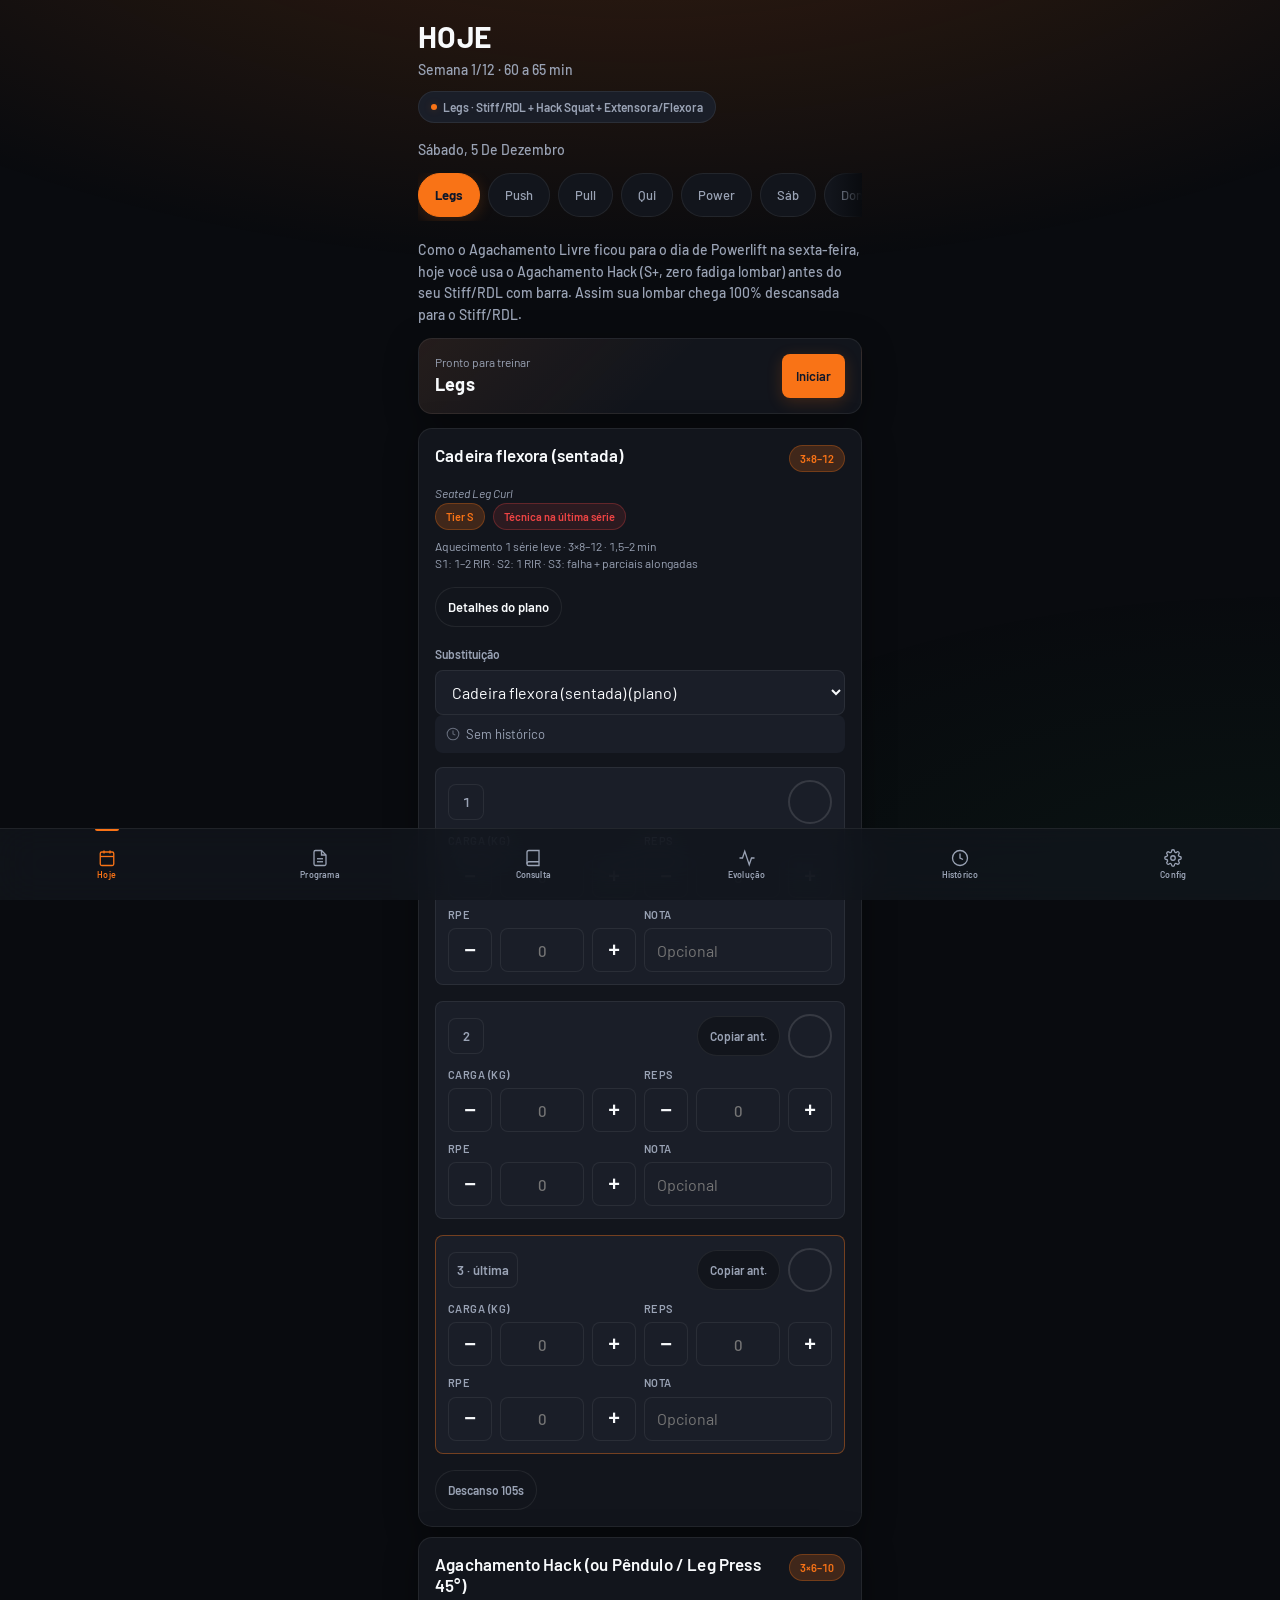
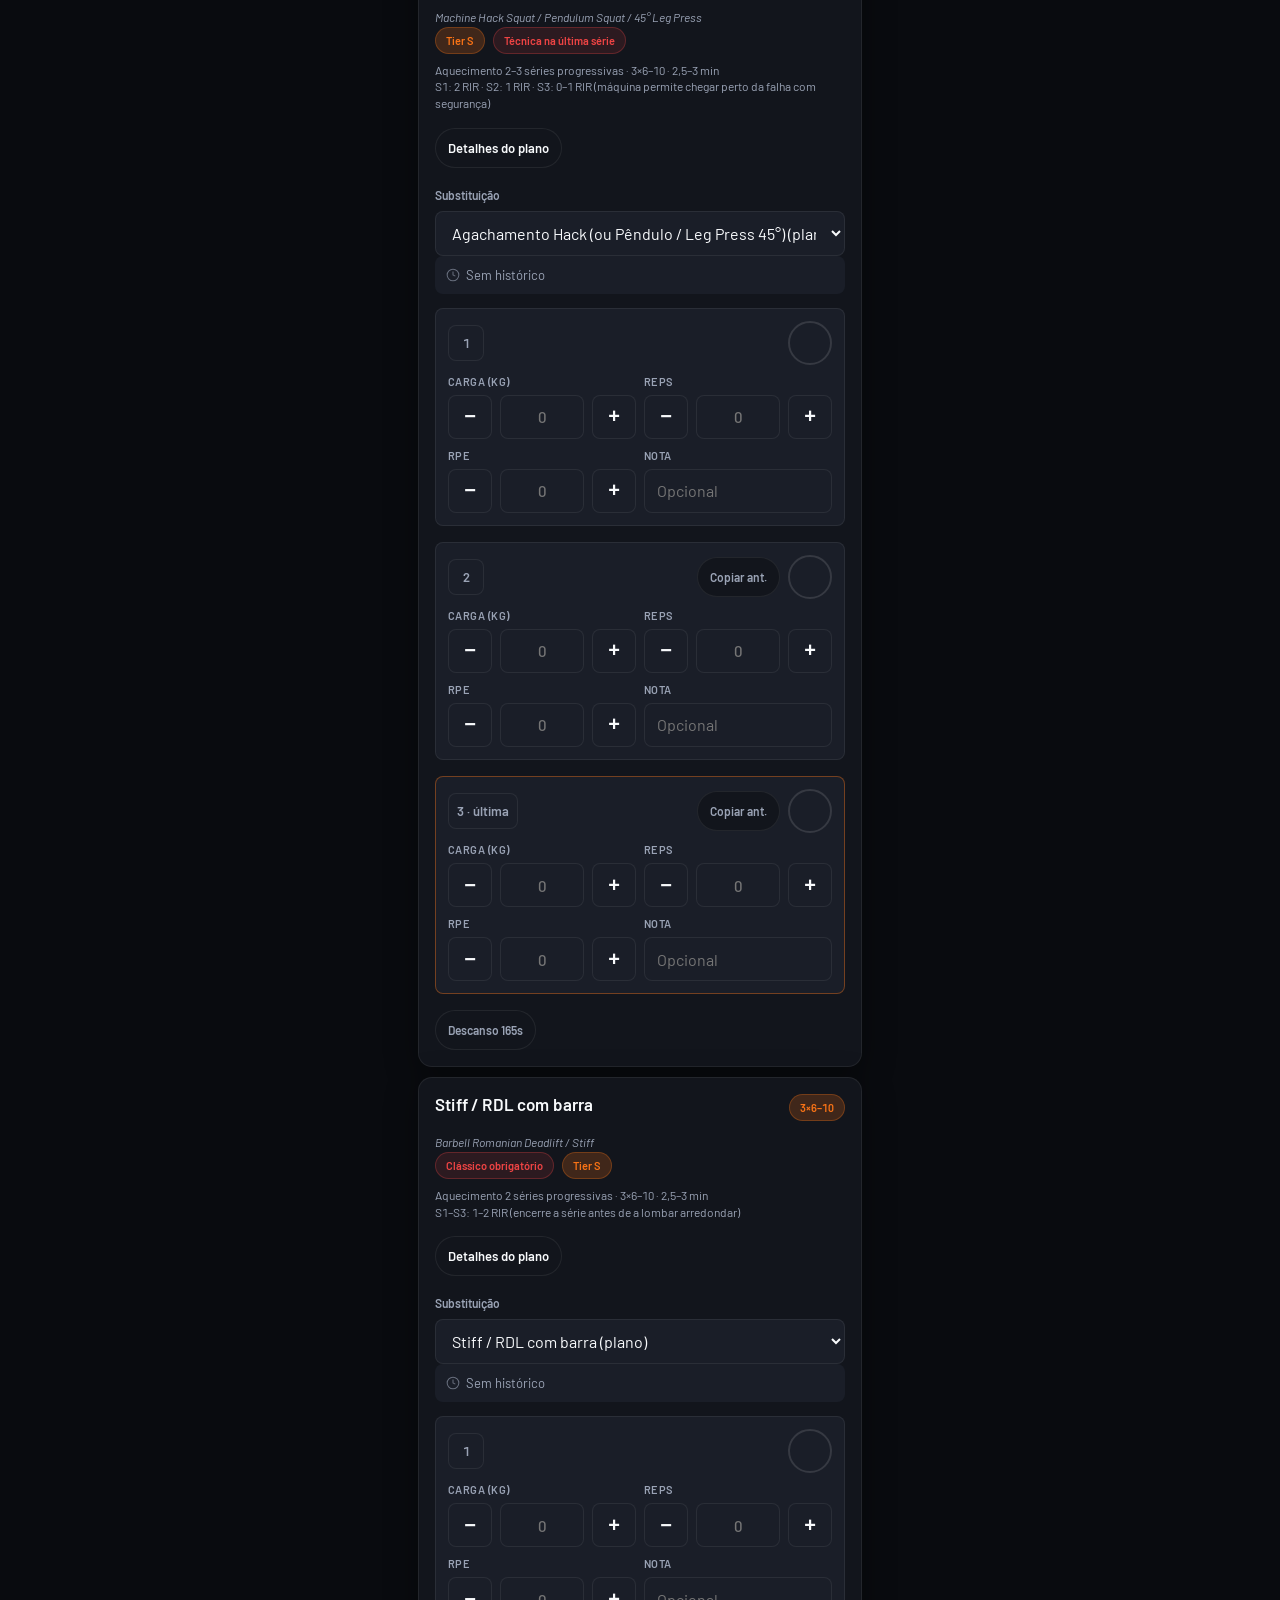
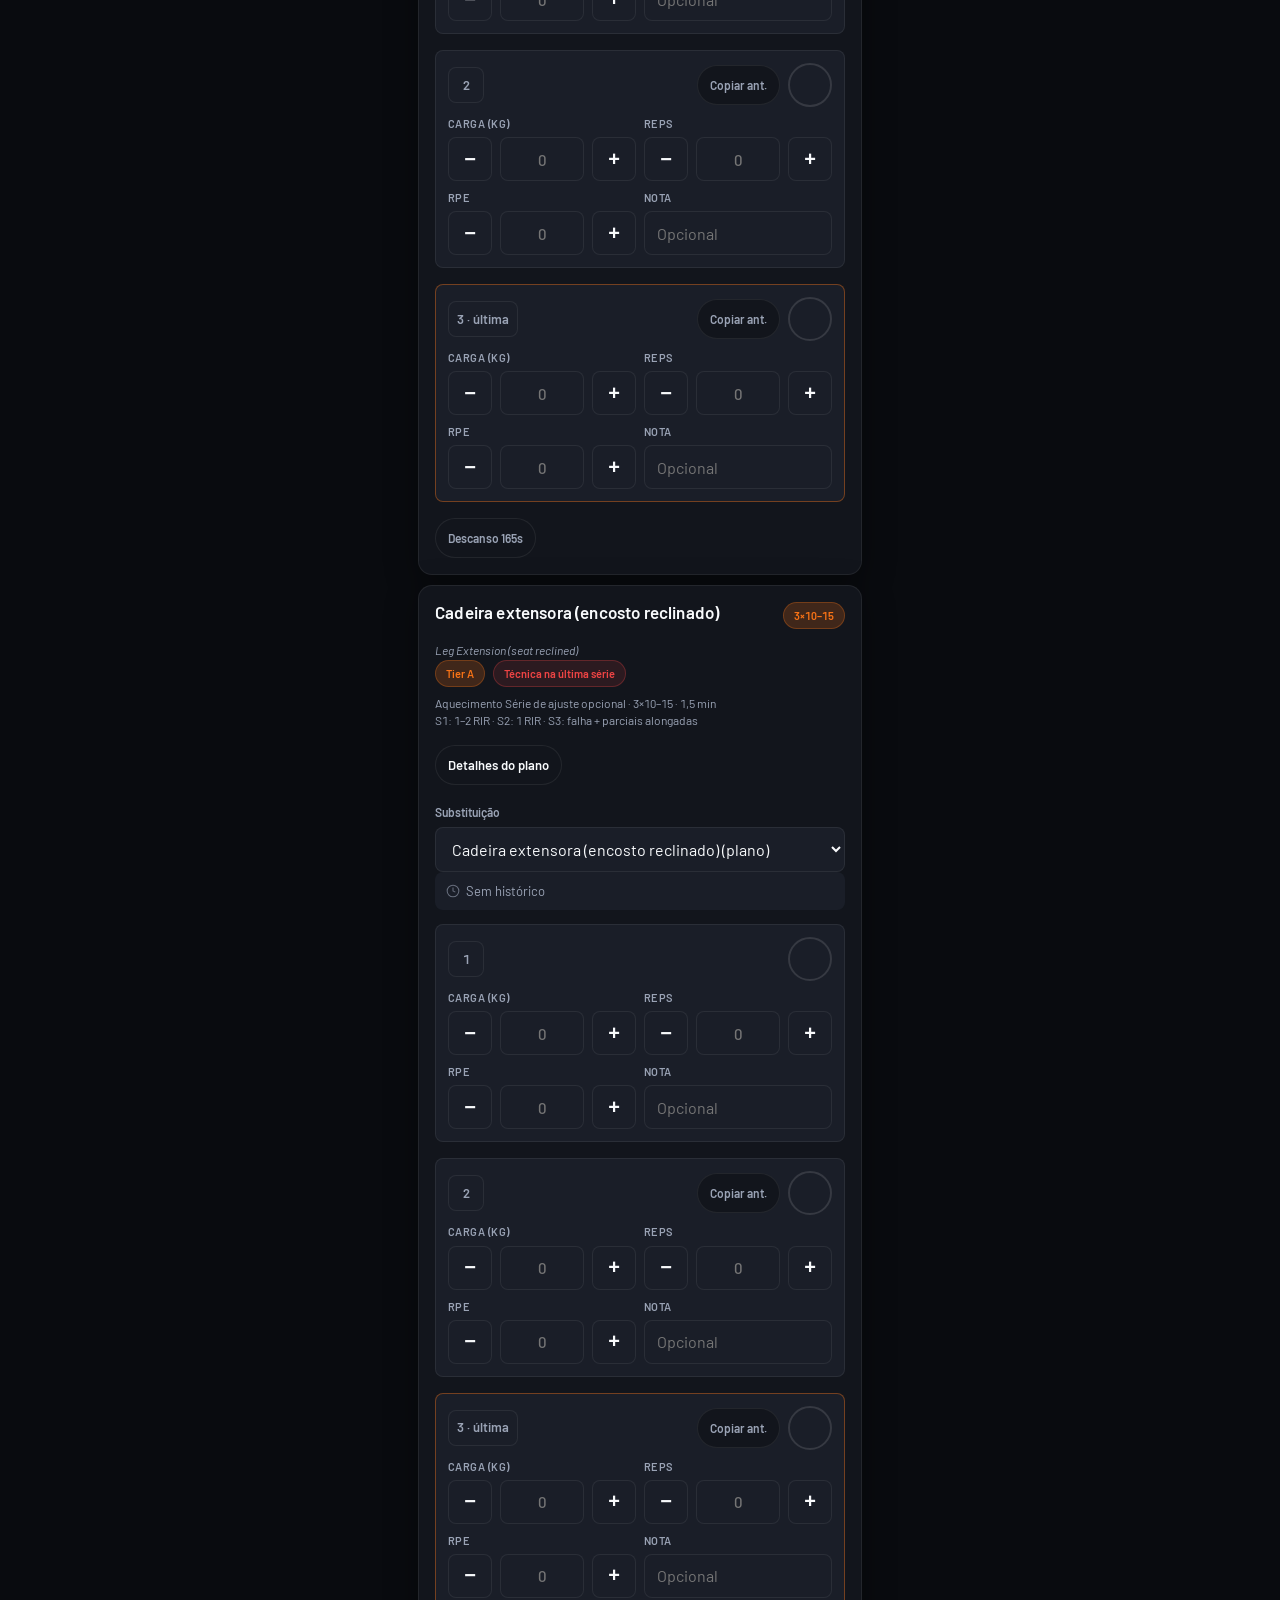
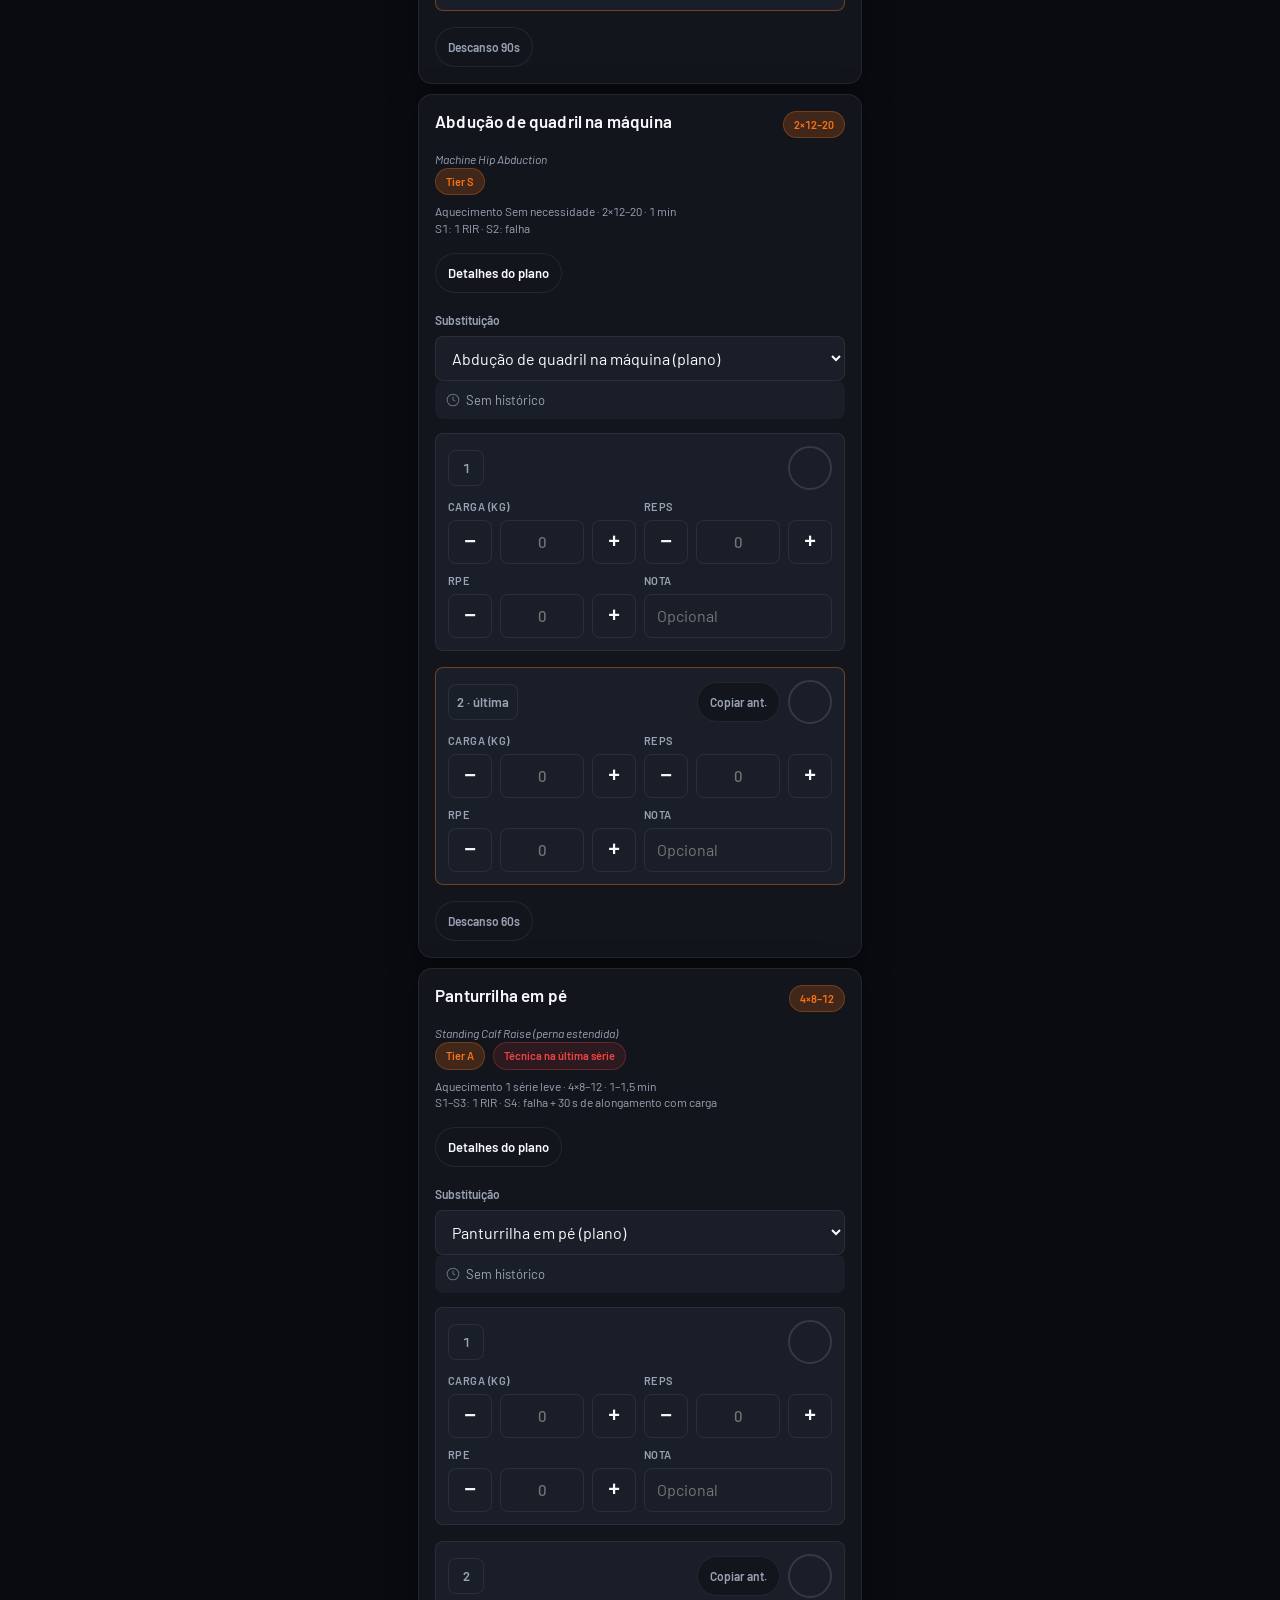
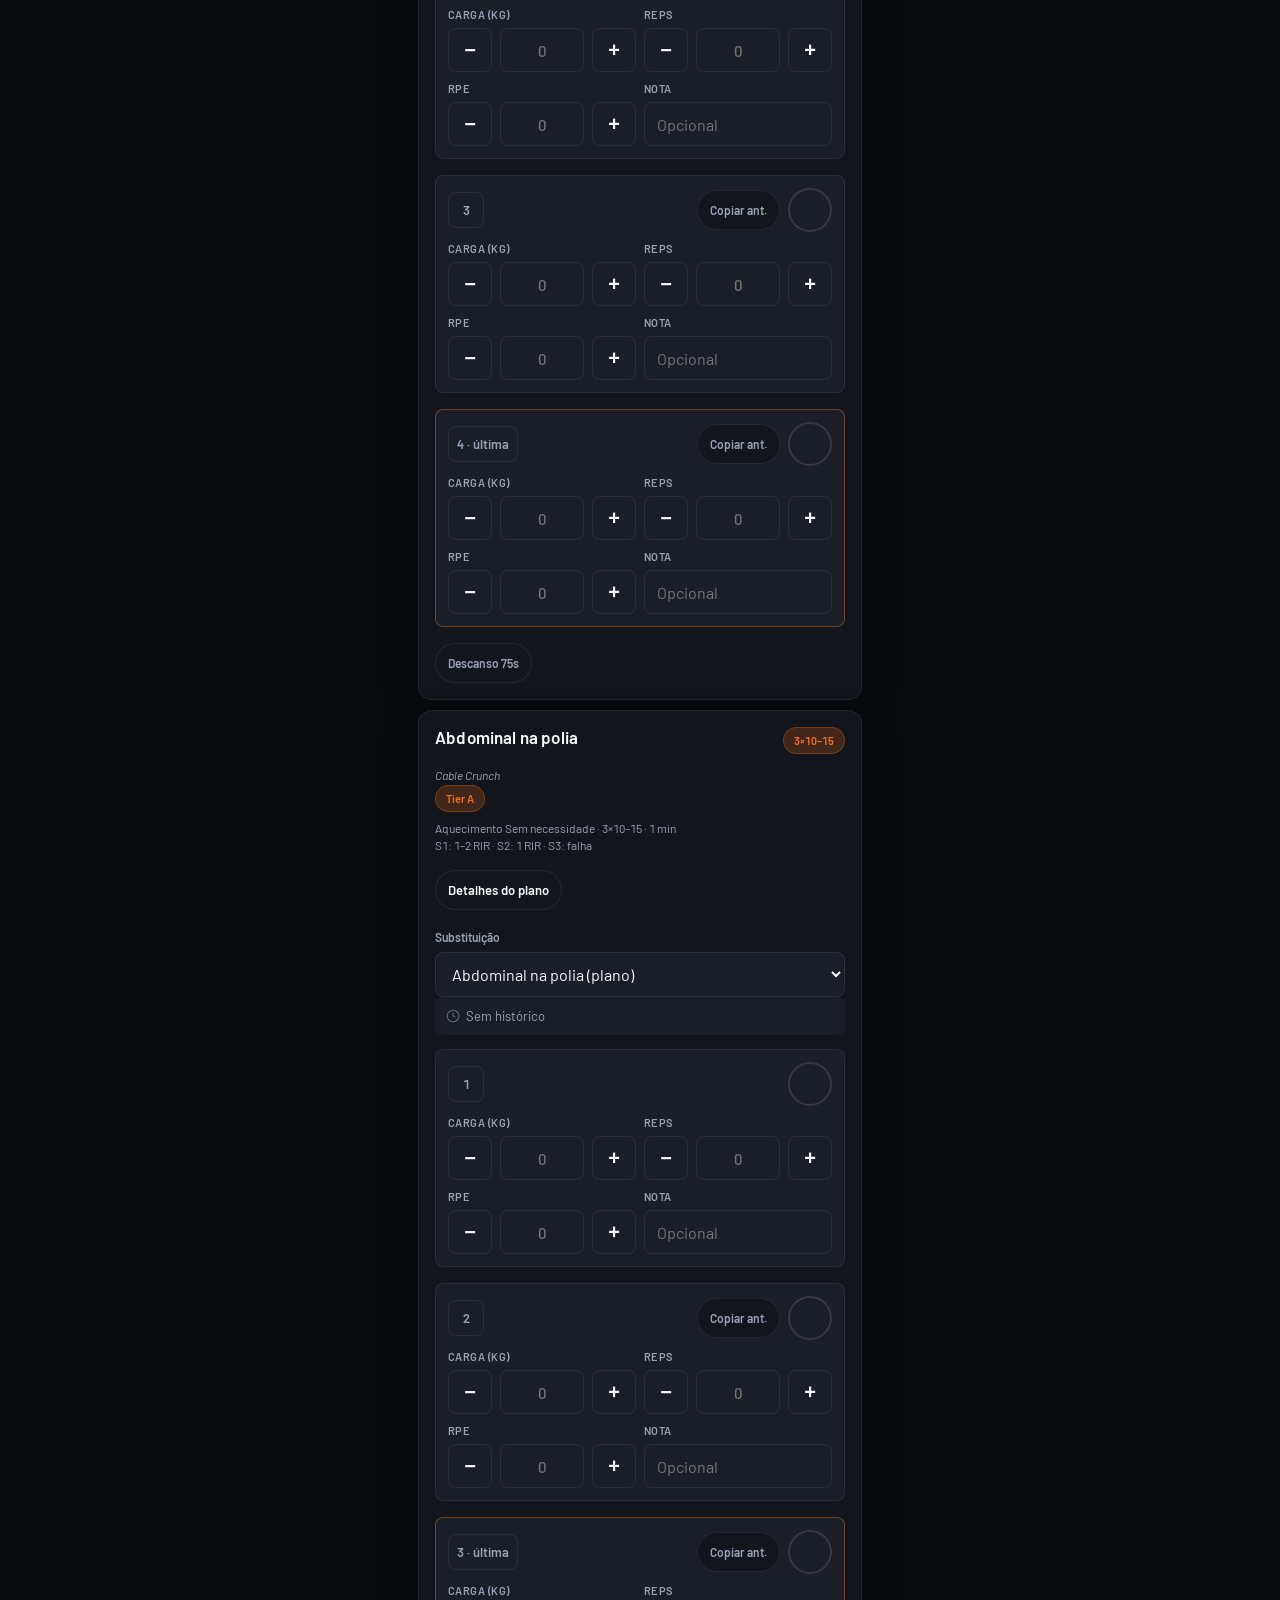
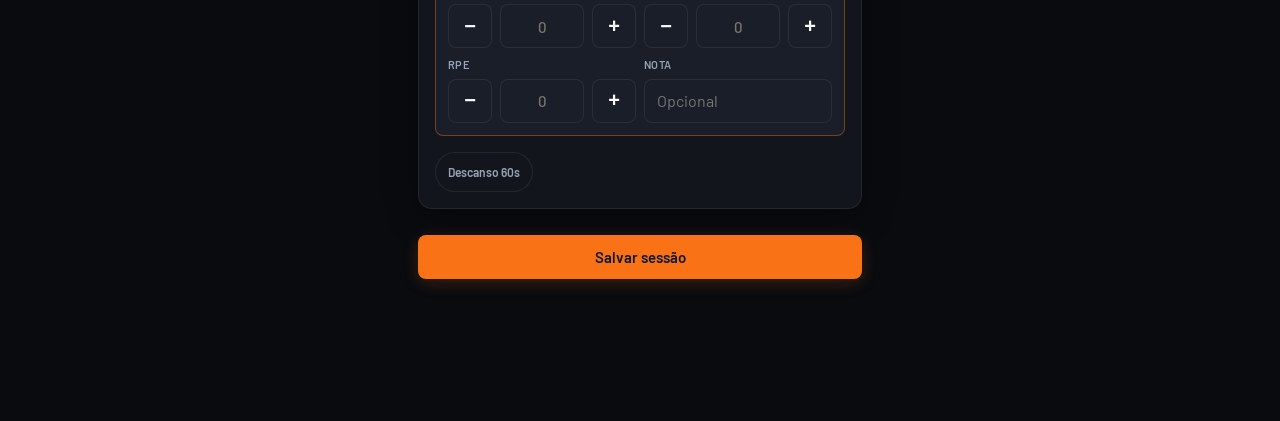
==== commit 11fe39d5: "feat: adota o plano Powerbuilding de 4 dias Substitui o programa BBTS pelos quatro treinos do cadern" ====
--- a/index.html
+++ b/index.html
@@ -7,7 +7,7 @@
   <meta name="mobile-web-app-capable" content="yes">
   <meta name="apple-mobile-web-app-capable" content="yes">
   <meta name="apple-mobile-web-app-status-bar-style" content="black-translucent">
-  <title>BBTS Beginner Tracker</title>
+  <title>Powerbuilding · 4 dias</title>
   <link rel="manifest" href="manifest.webmanifest">
   <link rel="icon" href="icons/icon-192.png">
   <link rel="apple-touch-icon" href="icons/icon-192.png">
@@ -24,12 +24,13 @@
   <div id="app">
     <div id="screen-hoje" class="screen active"></div>
     <div id="screen-plano" class="screen"></div>
+    <div id="screen-consulta" class="screen"></div>
     <div id="screen-evolucao" class="screen"></div>
     <div id="screen-historico" class="screen"></div>
     <div id="screen-config" class="screen"></div>
   </div>
 
-  <nav id="nav" class="nav-5" aria-label="Navegação principal">
+  <nav id="nav" class="nav-6" aria-label="Navegação principal">
     <button data-tab="hoje" class="active" aria-label="Hoje">
       <svg viewBox="0 0 24 24" fill="none" stroke="currentColor" stroke-width="1.75"><rect x="3" y="4" width="18" height="18" rx="2"/><line x1="16" y1="2" x2="16" y2="6"/><line x1="8" y1="2" x2="8" y2="6"/><line x1="3" y1="10" x2="21" y2="10"/></svg>
       Hoje
@@ -37,6 +38,10 @@
     <button data-tab="plano" aria-label="Programa">
       <svg viewBox="0 0 24 24" fill="none" stroke="currentColor" stroke-width="1.75"><path d="M14 2H6a2 2 0 0 0-2 2v16a2 2 0 0 0 2 2h12a2 2 0 0 0 2-2V8z"/><polyline points="14 2 14 8 20 8"/><line x1="16" y1="13" x2="8" y2="13"/><line x1="16" y1="17" x2="8" y2="17"/></svg>
       Programa
+    </button>
+    <button data-tab="consulta" aria-label="Consulta">
+      <svg viewBox="0 0 24 24" fill="none" stroke="currentColor" stroke-width="1.75"><path d="M4 19.5A2.5 2.5 0 0 1 6.5 17H20"/><path d="M6.5 2H20v20H6.5A2.5 2.5 0 0 1 4 19.5v-15A2.5 2.5 0 0 1 6.5 2z"/></svg>
+      Consulta
     </button>
     <button data-tab="evolucao" aria-label="Evolução">
       <svg viewBox="0 0 24 24" fill="none" stroke="currentColor" stroke-width="1.75"><polyline points="22 12 18 12 15 21 9 3 6 12 2 12"/></svg>
--- a/css/app.css
+++ b/css/app.css
@@ -220,8 +220,62 @@
   padding: 8px 10px;
   background: var(--surface2);
   border-radius: var(--radius-sm);
-}
-.last-session svg { flex-shrink: 0; opacity: 0.6; }
+  width: 100%;
+  border: 1px solid transparent;
+  font-family: inherit;
+  text-align: left;
+}
+.last-session svg { flex-shrink: 0; opacity: 0.6; pointer-events: none; }
+.last-session span { flex: 1; }
+button.last-session {
+  cursor: pointer;
+  color: var(--text-secondary);
+}
+button.last-session.has-data:hover,
+button.last-session.has-data:focus-visible {
+  border-color: var(--border-strong);
+  background: var(--surface3);
+  color: var(--text);
+}
+button.last-session.has-data:active { transform: scale(0.98); }
+.last-variant-hint {
+  margin-top: 6px;
+  font-size: 0.75rem;
+  color: var(--text-secondary);
+}
+.compare-block {
+  background: var(--surface2);
+  border: 1px solid var(--border);
+  border-radius: var(--radius);
+  padding: 12px 14px;
+  margin-bottom: 10px;
+}
+.compare-block-kicker {
+  font-size: 0.6875rem;
+  font-weight: 700;
+  letter-spacing: 0.06em;
+  text-transform: uppercase;
+  color: var(--accent);
+  margin-bottom: 2px;
+}
+.compare-block-date {
+  font-size: 0.8125rem;
+  font-weight: 600;
+  color: var(--text);
+  margin-bottom: 8px;
+}
+.compare-set {
+  font-size: 0.8125rem;
+  color: var(--text-secondary);
+  font-family: var(--mono);
+  font-variant-numeric: tabular-nums;
+  padding: 4px 0;
+  display: flex;
+  align-items: center;
+  gap: 6px;
+  flex-wrap: wrap;
+}
+.compare-set.is-pr { color: var(--text); }
 .sets-grid { display: flex; flex-direction: column; gap: 8px; }
 .set-row {
   display: grid;
@@ -928,10 +982,73 @@
   background: rgba(251,191,36,0.1); border: 1px solid rgba(251,191,36,0.25);
   color: #fbbf24; font-size: 0.8125rem;
 }
-.nav-5 button { font-size: 0.6rem; gap: 2px; padding: 8px 2px; }
-.nav-5 button svg { width: 20px; height: 20px; stroke-width: 1.75; }
+.nav-5 button, .nav-6 button { font-size: 0.55rem; gap: 2px; padding: 8px 1px; }
+.nav-5 button svg, .nav-6 button svg { width: 18px; height: 18px; stroke-width: 1.75; }
 
-/* BBTS program UI */
+.consulta-entry { margin-bottom: 14px; }
+.consulta-frame {
+  display: block;
+  width: 100%;
+  height: calc(100dvh - var(--nav-h) - var(--safe-b) - 148px);
+  min-height: 70dvh;
+  border: 0;
+  border-radius: var(--radius);
+  background: #e2dccf;
+}
+.day-note { margin: 0 0 12px; }
+.exercise-en {
+  font-size: 0.75rem;
+  color: var(--text-secondary);
+  font-style: italic;
+  margin-top: 2px;
+}
+.ex-details-btn {
+  margin: 8px 0 10px;
+  cursor: pointer;
+  font-family: inherit;
+  font-size: 0.8125rem;
+  font-weight: 600;
+  color: var(--text);
+  display: inline-flex;
+  align-items: center;
+  gap: 6px;
+  padding: 8px 12px;
+  min-height: 40px;
+  border-radius: 99px;
+  border: 1px solid var(--border);
+  background: var(--surface);
+  transition: background 0.15s var(--ease), color 0.15s var(--ease), border-color 0.15s var(--ease);
+}
+.ex-details-btn:active { transform: scale(0.97); }
+.exercise-item .ex-details-btn { margin: 8px 0 2px; }
+.detail-en { margin: -10px 0 14px; font-style: italic; }
+.detail-section { margin-bottom: 16px; }
+.detail-section h4 {
+  font-size: 0.75rem;
+  font-weight: 600;
+  color: var(--text-secondary);
+  margin-bottom: 6px;
+}
+.detail-section p,
+.detail-section li {
+  font-size: 0.9375rem;
+  line-height: 1.45;
+}
+.detail-section ul { padding-left: 1.15rem; margin: 0; }
+.detail-section li + li { margin-top: 6px; }
+.detail-links { margin-top: 8px; font-size: 0.8125rem; }
+.detail-links a { color: var(--accent); }
+.sub-tier-row {
+  display: flex;
+  justify-content: space-between;
+  gap: 12px;
+  padding: 8px 0;
+  border-bottom: 1px solid var(--border);
+  font-size: 0.875rem;
+}
+.modal h3.detail-title { margin-bottom: 4px; }
+
+/* Program UI */
 .day-chip.current-day { box-shadow: inset 0 -2px 0 var(--accent); }
 .day-chip.current-day.active { box-shadow: 0 4px 16px var(--accent-glow); }
 .hoje-date { margin: -4px 0 12px; text-transform: capitalize; }
@@ -946,6 +1063,56 @@
   border: 1px solid rgba(239,68,68,0.28);
 }
 .youtube-link { text-decoration: none; color: var(--accent); }
+.ex-youtube {
+  margin: 8px 0 10px;
+  font-size: 0.8125rem;
+}
+.ex-youtube summary {
+  cursor: pointer;
+  font-weight: 600;
+  color: var(--text-secondary);
+  list-style: none;
+  display: inline-flex;
+  align-items: center;
+  gap: 6px;
+  padding: 8px 12px;
+  min-height: 40px;
+  border-radius: 99px;
+  border: 1px solid var(--border);
+  background: var(--surface);
+  user-select: none;
+  transition: background 0.15s var(--ease), color 0.15s var(--ease), border-color 0.15s var(--ease);
+}
+.ex-youtube summary::-webkit-details-marker,
+.ex-youtube summary::marker { display: none; }
+.ex-youtube summary:active { transform: scale(0.97); }
+.ex-youtube[open] summary {
+  background: var(--accent-glow);
+  color: var(--accent);
+  border-color: rgba(249,115,22,0.35);
+}
+.ex-youtube .yt-caret {
+  margin-left: 2px;
+  transition: transform 0.15s var(--ease);
+}
+.ex-youtube[open] .yt-caret { transform: rotate(90deg); }
+.yt-embed {
+  position: relative;
+  margin-top: 10px;
+  width: 100%;
+  aspect-ratio: 16 / 9;
+  border-radius: var(--radius-sm);
+  overflow: hidden;
+  background: #000;
+}
+.yt-embed iframe {
+  position: absolute;
+  inset: 0;
+  width: 100%;
+  height: 100%;
+  border: 0;
+}
+.exercise-item .ex-youtube { margin: 8px 0 2px; }
 .sub-tag {
   font-size: 0.65rem; font-weight: 700; color: var(--accent);
   text-transform: uppercase; letter-spacing: 0.04em;
@@ -974,3 +1141,64 @@
 
 /* Exercise list wrapper for stagger */
 .exercise-list { display: flex; flex-direction: column; gap: 0; }
+
+.pr-recap-hero {
+  text-align: center;
+  margin-bottom: 16px;
+}
+.pr-recap-hero h3 {
+  margin-bottom: 4px;
+  text-align: center;
+}
+.pr-recap-icon {
+  width: 52px;
+  height: 52px;
+  margin: 4px auto 12px;
+  border-radius: 50%;
+  display: flex;
+  align-items: center;
+  justify-content: center;
+  color: var(--accent);
+  background: var(--accent-glow);
+  border: 1px solid rgba(249, 115, 22, 0.28);
+}
+.pr-recap-card {
+  background: var(--surface2);
+  border: 1px solid var(--border);
+  border-radius: var(--radius);
+  padding: 12px 14px;
+  margin-bottom: 10px;
+}
+.pr-recap-ex {
+  font-weight: 700;
+  font-size: 0.9375rem;
+  margin-bottom: 8px;
+}
+.pr-recap-row {
+  display: flex;
+  align-items: center;
+  justify-content: space-between;
+  gap: 12px;
+  padding: 6px 0;
+  font-size: 0.8125rem;
+}
+.pr-recap-row + .pr-recap-row {
+  border-top: 1px solid var(--border);
+}
+.pr-recap-name {
+  color: var(--text-secondary);
+  font-weight: 600;
+}
+.pr-recap-values {
+  display: flex;
+  align-items: center;
+  gap: 6px;
+  font-family: var(--mono);
+  font-variant-numeric: tabular-nums;
+}
+.pr-recap-prev { color: var(--text-secondary); }
+.pr-recap-arrow { color: var(--text-secondary); opacity: 0.6; }
+.pr-recap-new {
+  color: var(--accent);
+  font-weight: 700;
+}
